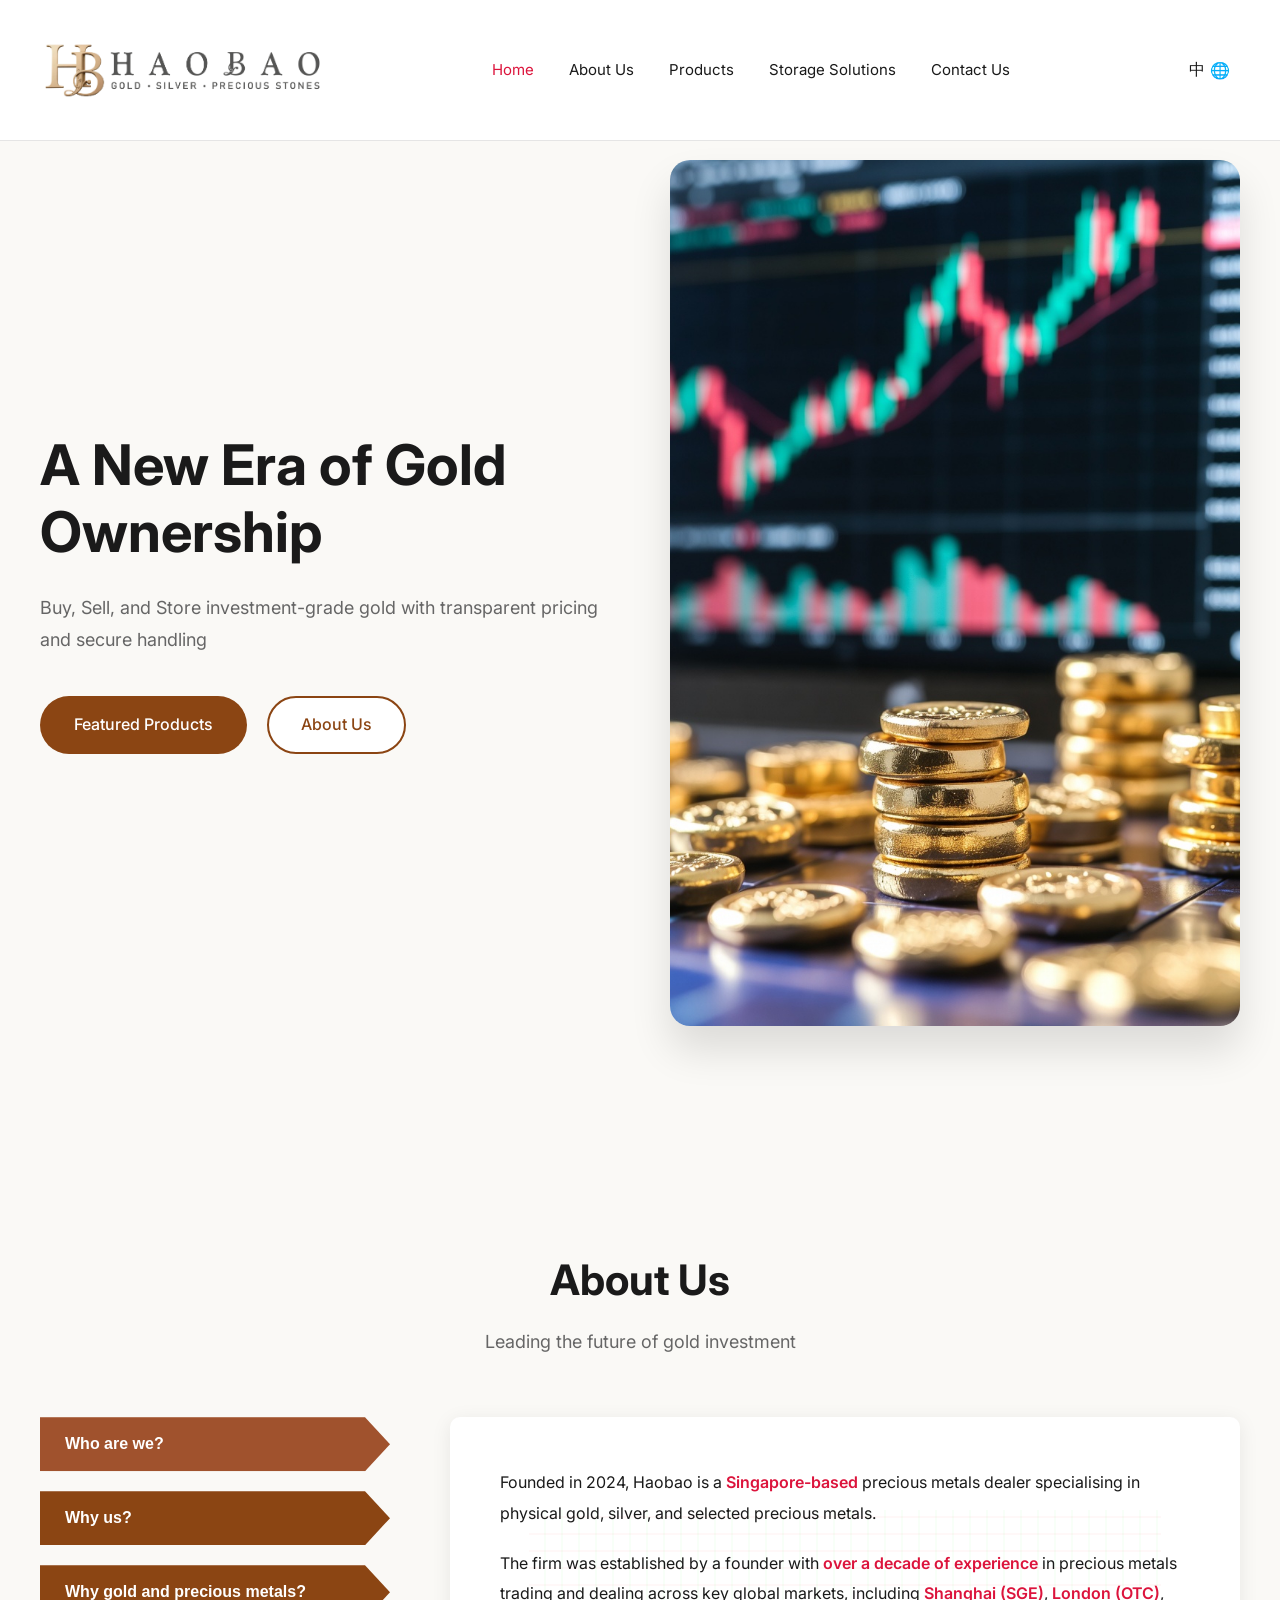
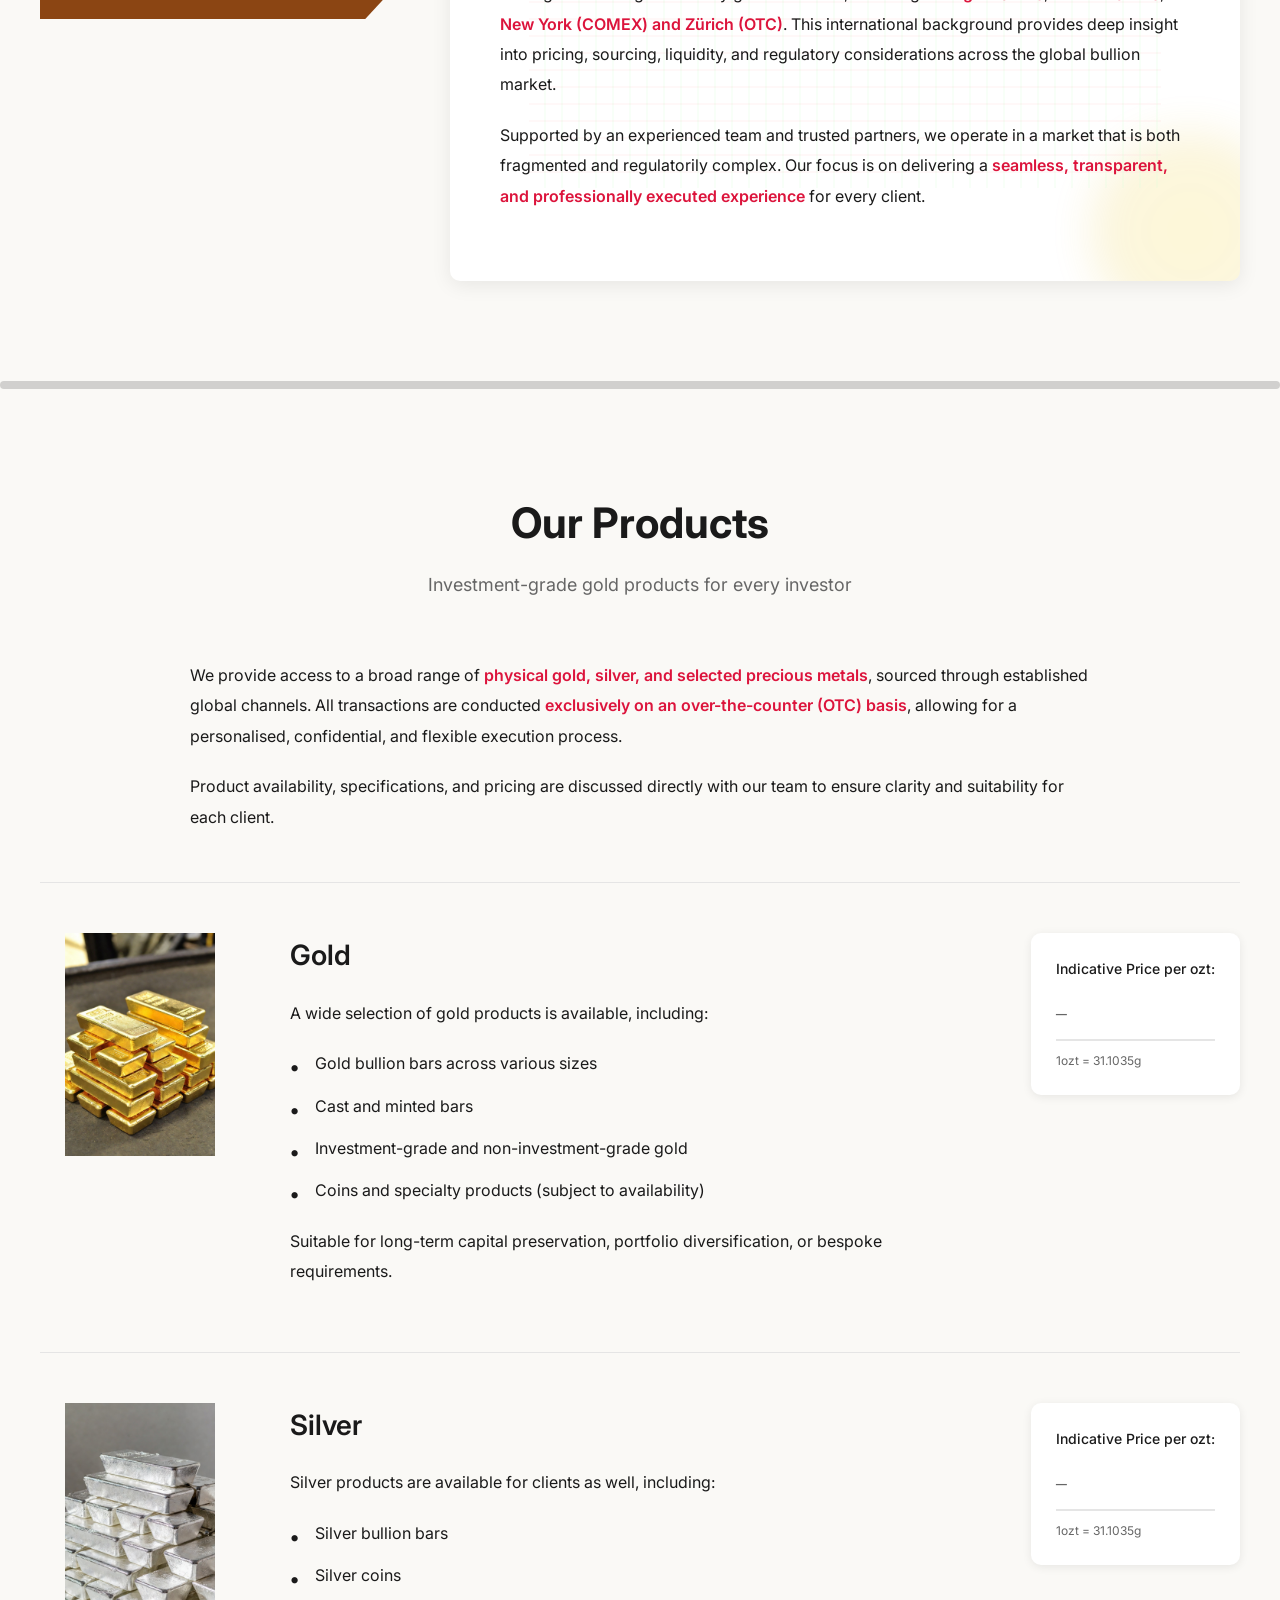
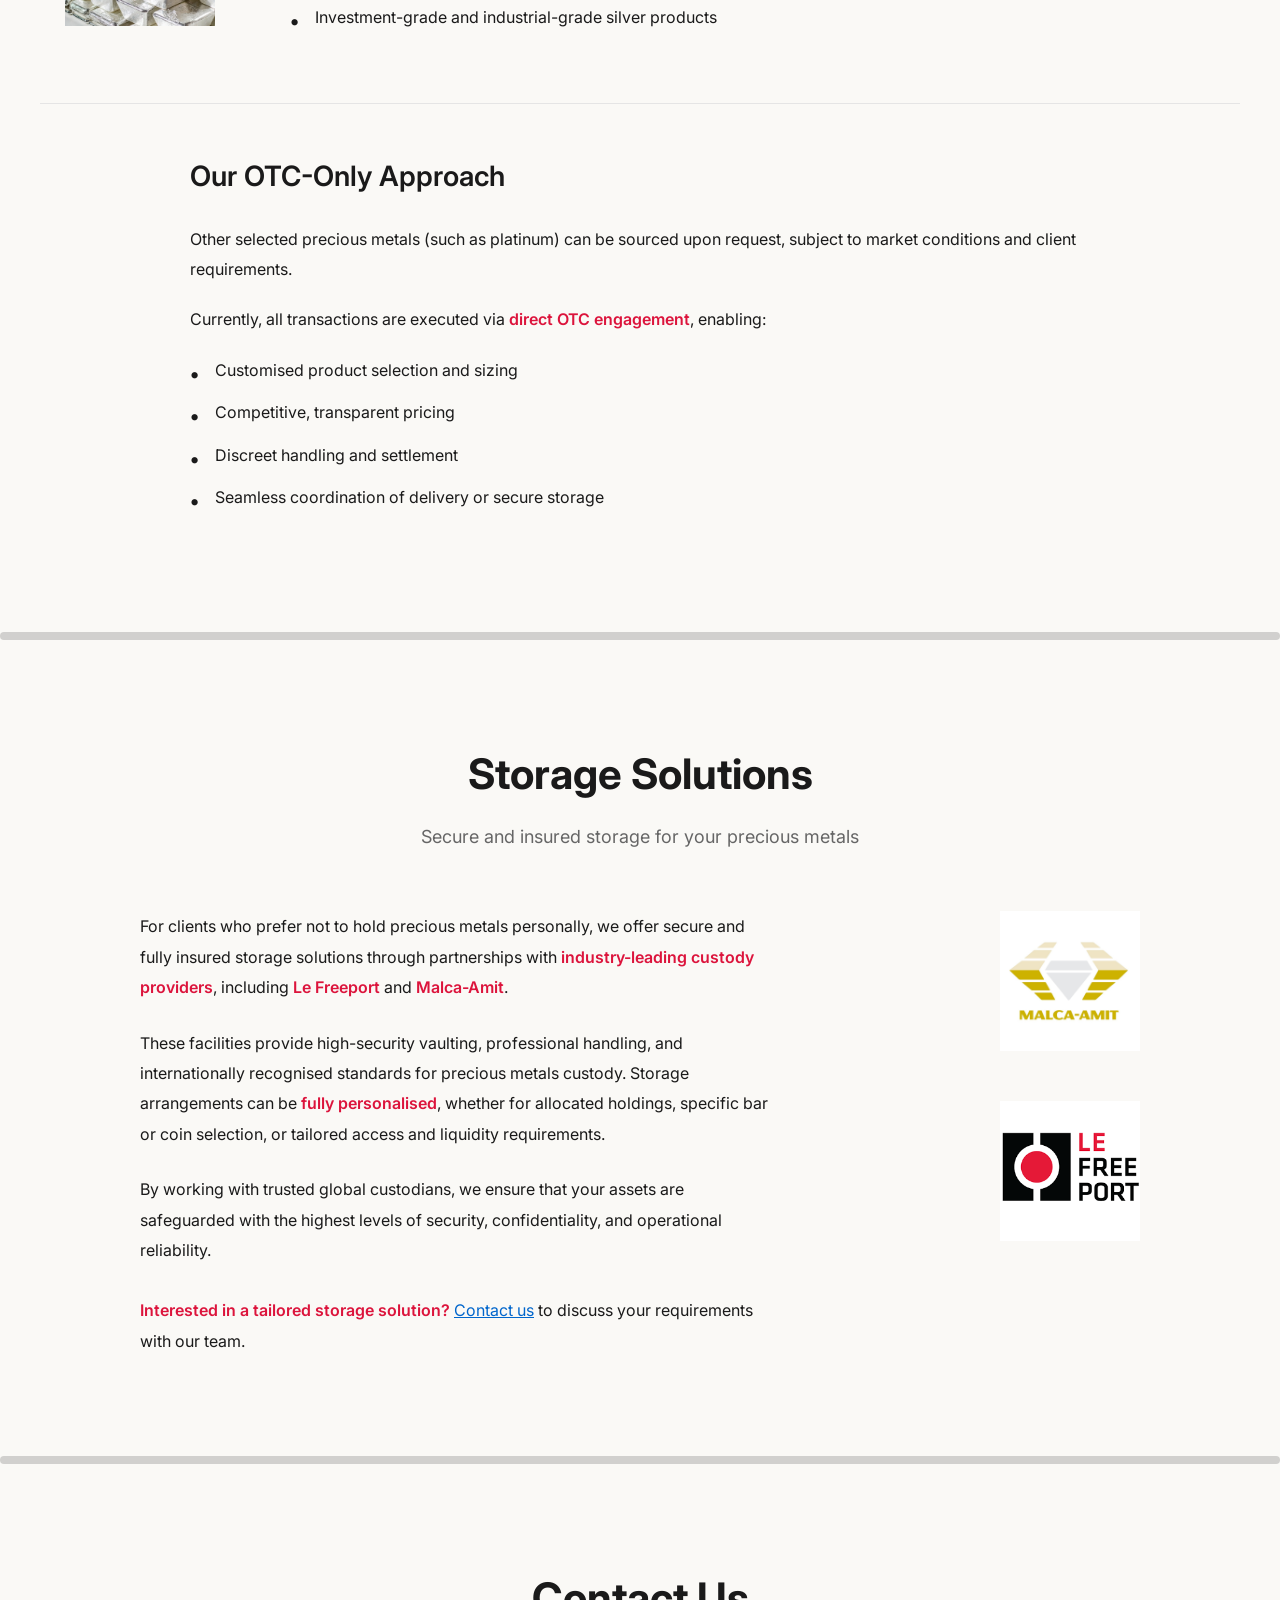
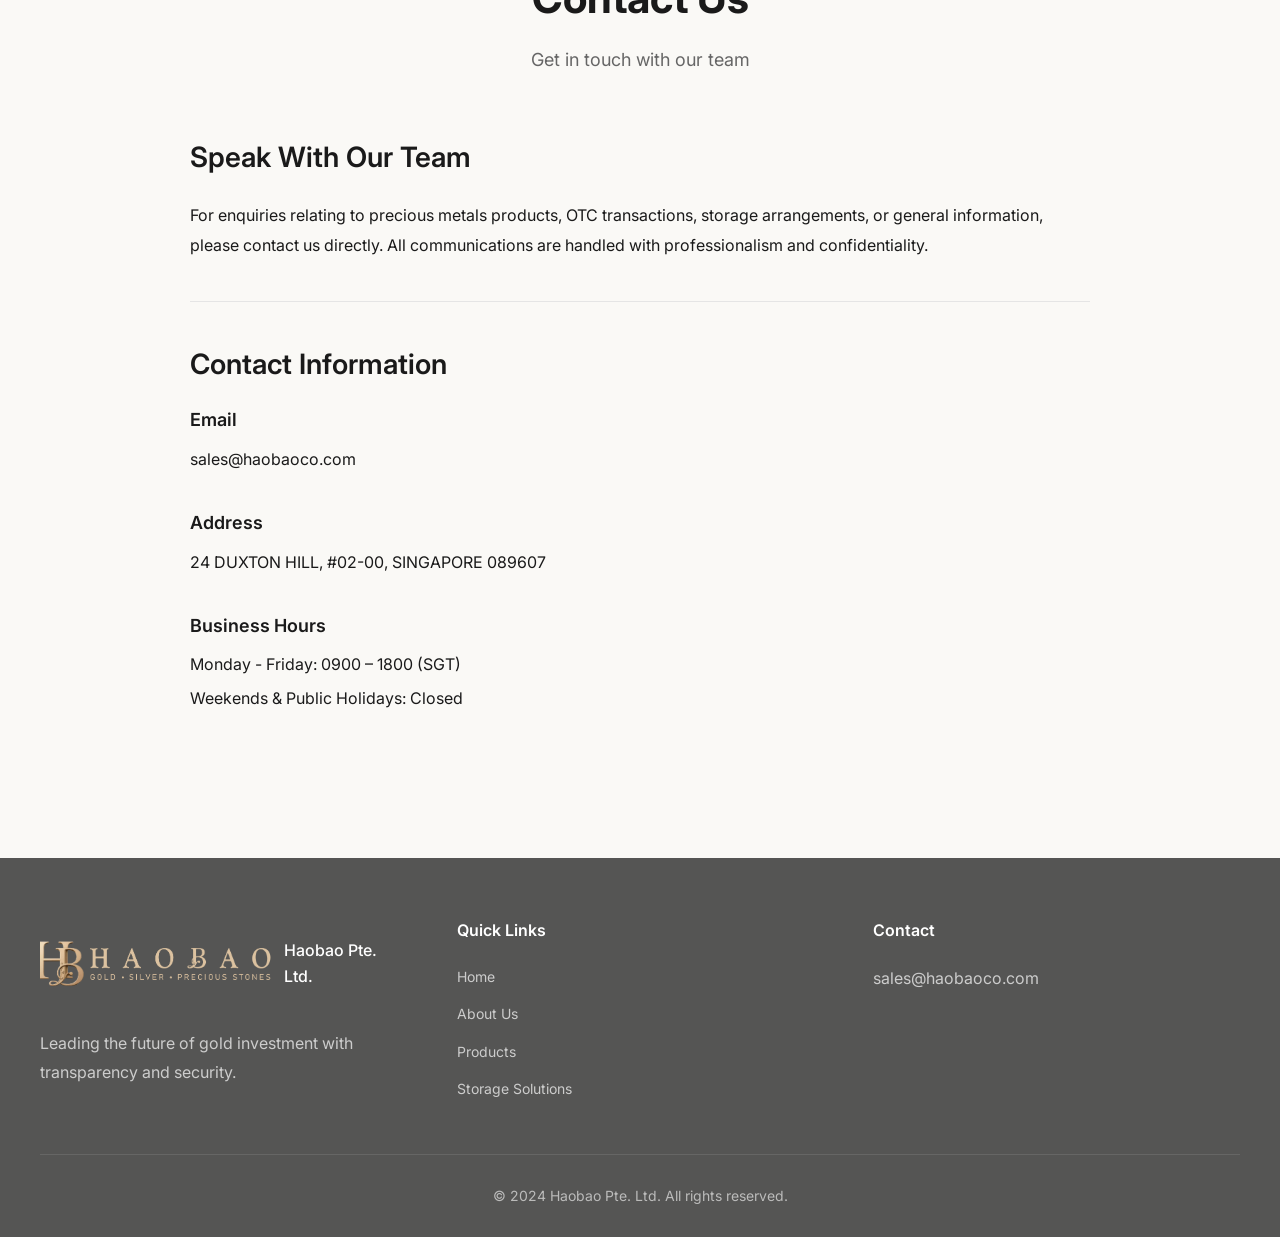
==== index.html @ 59e65b3b "20260204 加上图片修改logo大小" ====
<!DOCTYPE html>
<html lang="en">
<head>
    <meta charset="UTF-8">
    <meta name="viewport" content="width=device-width, initial-scale=1.0">
    <title>Haobao Pte. Ltd. - A New Era of Gold Ownership</title>
    <link rel="stylesheet" href="styles.css">
    <link rel="preconnect" href="https://fonts.googleapis.com">
    <link rel="preconnect" href="https://fonts.gstatic.com" crossorigin>
    <link href="https://fonts.googleapis.com/css2?family=Inter:wght@300;400;500;600;700&display=swap" rel="stylesheet">
</head>
<body>
    <!-- 导航栏 -->
    <nav class="navbar" id="navbar">
        <div class="container">
            <div class="nav-wrapper">
                <div class="logo-section">
                    <img class="site-logo" src="logo_bai.png" alt="Haobao logo">
                </div>
                <ul class="nav-menu" id="navMenu">
                    <li><a href="#home" class="active" data-i18n="nav.home">Home</a></li>
                    <li><a href="#about" data-i18n="nav.about">About Us</a></li>
                    <li><a href="#products" data-i18n="nav.products">Products</a></li>
                    <li><a href="#storage" data-i18n="nav.storage">Storage Solutions</a></li>
                    <li><a href="#contact" data-i18n="nav.contact">Contact Us</a></li>
                </ul>
                <div class="nav-actions">
                    <button class="lang-toggle" id="langToggle">
                        <span class="lang-icon">中</span>
                        <span class="lang-globe">🌐</span>
                    </button>
                    <button class="mobile-menu-toggle" id="mobileMenuToggle">
                        <span></span>
                        <span></span>
                        <span></span>
                    </button>
                </div>
            </div>
        </div>
    </nav>

    <!-- 首页Hero区域 -->
    <section class="hero" id="home">
        <div class="container">
            <div class="hero-wrapper">
                <div class="hero-content">
                    <h1 class="hero-title" data-i18n="hero.title">A New Era of Gold Ownership</h1>
                    <p class="hero-subtitle" data-i18n="hero.subtitle">Buy, Sell, and Store investment-grade gold with transparent pricing and secure handling</p>
                    <div class="hero-buttons">
                        <a href="#products" class="btn btn-primary" data-i18n="hero.cta.primary">Featured Products</a>
                        <a href="#about" class="btn btn-secondary" data-i18n="hero.cta.secondary">About Us</a>
                    </div>
                </div>
                <div class="hero-image">
                    <div class="hero-gold-card">
                        <img src="img/huangjin1.png" alt="Gold bars" class="hero-gold-image">
                    </div>
                </div>
            </div>
        </div>
    </section>

    <!-- 关于我们 -->
    <section class="about" id="about">
        <div class="container">
            <div class="section-header">
                <h2 class="section-title" data-i18n="about.title">About Us</h2>
                <p class="section-subtitle" data-i18n="about.subtitle">Leading the future of gold investment</p>
            </div>
            <div class="about-wrapper">
                <div class="about-left">
                    <button class="about-btn active" data-tab="who">
                        <span data-i18n="about.btn.who">Who are we?</span>
                        <div class="arrow-line"></div>
                    </button>
                    <button class="about-btn" data-tab="why">
                        <span data-i18n="about.btn.why">Why us?</span>
                        <div class="arrow-line"></div>
                    </button>
                    <button class="about-btn" data-tab="gold">
                        <span data-i18n="about.btn.gold">Why gold and precious metals?</span>
                        <div class="arrow-line"></div>
                    </button>
                </div>
                <div class="about-right">
                    <div class="about-content-box">
                        <div class="about-background">
                            <div class="about-coins"></div>
                            <div class="about-chart"></div>
                        </div>
                        <div class="about-text-content" id="aboutContent">
                            <div class="content-panel active" data-content="who">
                                <p data-i18n="about.who.text1">Founded in 2024, Haobao is a <strong data-i18n="about.who.highlight1">Singapore-based</strong> precious metals dealer specialising in physical gold, silver, and selected precious metals.</p>
                                <p data-i18n="about.who.text2">The firm was established by a founder with <strong data-i18n="about.who.highlight2">over a decade of experience</strong> in precious metals trading and dealing across key global markets, including <strong data-i18n="about.who.highlight3">Shanghai (SGE)</strong>, <strong data-i18n="about.who.highlight4">London (OTC)</strong>, <strong data-i18n="about.who.highlight5">New York (COMEX) and Zürich (OTC)</strong>. This international background provides deep insight into pricing, sourcing, liquidity, and regulatory considerations across the global bullion market.</p>
                                <p data-i18n="about.who.text3">Supported by an experienced team and trusted partners, we operate in a market that is both fragmented and regulatorily complex. Our focus is on delivering a <strong data-i18n="about.who.highlight6">seamless, transparent, and professionally executed experience</strong> for every client.</p>
                            </div>
                            <div class="content-panel" data-content="why">
                                <p data-i18n="about.why.text1">The precious metals market is global, fragmented, and often opaque. We differentiate ourselves through a <strong data-i18n="about.why.highlight1">personalised, OTC-focused approach</strong>.</p>
                                <p data-i18n="about.why.text2">By concentrating on over-the-counter transactions, we offer greater <strong data-i18n="about.why.highlight2">flexibility, customisation, and discretion</strong> than standard retail bullion channels. Each transaction is tailored to the client's needs, whether in terms of size, product selection, settlement, or logistics.</p>
                                <p data-i18n="about.why.text3">Our core values guide every engagement:</p>
                                <ul class="core-values">
                                    <li data-i18n="about.why.value1">Integrity and transparent pricing</li>
                                    <li data-i18n="about.why.value2">Deep market expertise</li>
                                    <li data-i18n="about.why.value3">Confidentiality and discretion</li>
                                    <li data-i18n="about.why.value4">Reliable execution</li>
                                    <li data-i18n="about.why.value5">A client-first mindset</li>
                                </ul>
                            </div>
                            <div class="content-panel" data-content="gold">
                                <p data-i18n="about.gold.text1">Gold and precious metals have preserved value for thousands of years across different economic systems and market cycles.</p>
                                <p data-i18n="about.gold.text2">Gold has historically served as a <strong data-i18n="about.gold.highlight1">hedge against inflation, currency debasement, and financial uncertainty</strong>. As a physical asset, it carries no counterparty risk and is recognised and traded globally.</p>
                                <p data-i18n="about.gold.text3">For many investors, precious metals play a strategic role in <strong data-i18n="about.gold.highlight2">portfolio diversification, capital preservation, and long-term financial resilience</strong>.</p>
                            </div>
                        </div>
                    </div>
                </div>
            </div>
        </div>
    </section>

    <div class="section-separator" aria-hidden="true"></div>

    <!-- 产品 -->
    <section class="products" id="products">
        <div class="container">
            <div class="section-header">
                <h2 class="section-title" data-i18n="products.title">Our Products</h2>
                <p class="section-subtitle" data-i18n="products.subtitle">Investment-grade gold products for every investor</p>
            </div>
            <div class="products-intro">
                <p data-i18n="products.intro.text1">We provide access to a broad range of <strong data-i18n="products.intro.highlight1">physical gold, silver, and selected precious metals</strong>, sourced through established global channels. All transactions are conducted <strong data-i18n="products.intro.highlight2">exclusively on an over-the-counter (OTC) basis</strong>, allowing for a personalised, confidential, and flexible execution process.</p>
                <p data-i18n="products.intro.text2">Product availability, specifications, and pricing are discussed directly with our team to ensure clarity and suitability for each client.</p>
            </div>
            
            <div class="products-divider"></div>
            
            <div class="products-detail">
                <div class="product-image-section">
                    <img src="img/gold.png" alt="Gold" class="product-metal-image">
                </div>
                <div class="product-description">
                    <h3 data-i18n="products.gold.title">Gold</h3>
                    <p data-i18n="products.gold.intro">A wide selection of gold products is available, including:</p>
                    <ul class="product-list">
                        <li data-i18n="products.gold.item1">Gold bullion bars across various sizes</li>
                        <li data-i18n="products.gold.item2">Cast and minted bars</li>
                        <li data-i18n="products.gold.item3">Investment-grade and non-investment-grade gold</li>
                        <li data-i18n="products.gold.item4">Coins and specialty products (subject to availability)</li>
                    </ul>
                    <p data-i18n="products.gold.suitable">Suitable for long-term capital preservation, portfolio diversification, or bespoke requirements.</p>
                </div>
                <div class="product-pricing">
                    <div class="pricing-box">
                        <p class="pricing-label" data-i18n="products.pricing.label">Indicative Price per ozt:</p>
                        <div class="pricing-input" id="priceXAUUSD">—</div>
                        <p class="pricing-note" data-i18n="products.pricing.note">1ozt = 31.1035g</p>
                    </div>
                </div>
            </div>
            
            <div class="products-divider"></div>
            
            <div class="products-detail">
                <div class="product-image-section">
                    <img src="img/yinzi.png" alt="Silver" class="product-metal-image">
                </div>
                <div class="product-description">
                    <h3 data-i18n="products.silver.title">Silver</h3>
                    <p data-i18n="products.silver.intro">Silver products are available for clients as well, including:</p>
                    <ul class="product-list">
                        <li data-i18n="products.silver.item1">Silver bullion bars</li>
                        <li data-i18n="products.silver.item2">Silver coins</li>
                        <li data-i18n="products.silver.item3">Investment-grade and industrial-grade silver products</li>
                    </ul>
                </div>
                <div class="product-pricing">
                    <div class="pricing-box">
                        <p class="pricing-label" data-i18n="products.pricing.label">Indicative Price per ozt:</p>
                        <div class="pricing-input" id="priceXAGUSD">—</div>
                        <p class="pricing-note" data-i18n="products.pricing.note">1ozt = 31.1035g</p>
                    </div>
                </div>
            </div>
            
            <div class="products-divider"></div>
            
            <div class="otc-approach">
                <h3 data-i18n="products.otc.title">Our OTC-Only Approach</h3>
                <p data-i18n="products.otc.text1">Other selected precious metals (such as platinum) can be sourced upon request, subject to market conditions and client requirements.</p>
                <p data-i18n="products.otc.text2">Currently, all transactions are executed via <strong data-i18n="products.otc.highlight">direct OTC engagement</strong>, enabling:</p>
                <ul class="product-list">
                    <li data-i18n="products.otc.item1">Customised product selection and sizing</li>
                    <li data-i18n="products.otc.item2">Competitive, transparent pricing</li>
                    <li data-i18n="products.otc.item3">Discreet handling and settlement</li>
                    <li data-i18n="products.otc.item4">Seamless coordination of delivery or secure storage</li>
                </ul>
            </div>
        </div>
    </section>

    <div class="section-separator" aria-hidden="true"></div>

    <!-- 存储解决方案 -->
    <section class="storage" id="storage">
        <div class="container">
            <div class="section-header">
                <h2 class="section-title" data-i18n="storage.title">Storage Solutions</h2>
                <p class="section-subtitle" data-i18n="storage.subtitle">Secure and insured storage for your precious metals</p>
            </div>
            <div class="storage-content">
                <div class="storage-text">
                    <p data-i18n="storage.text1">For clients who prefer not to hold precious metals personally, we offer secure and fully insured storage solutions through partnerships with <strong data-i18n="storage.highlight1">industry-leading custody providers</strong>, including <span class="highlight-red">Le Freeport</span> and <strong data-i18n="storage.highlight2">Malca-Amit</strong>.</p>
                    <p data-i18n="storage.text2">These facilities provide high-security vaulting, professional handling, and internationally recognised standards for precious metals custody. Storage arrangements can be <strong data-i18n="storage.highlight3">fully personalised</strong>, whether for allocated holdings, specific bar or coin selection, or tailored access and liquidity requirements.</p>
                    <p data-i18n="storage.text3">By working with trusted global custodians, we ensure that your assets are safeguarded with the highest levels of security, confidentiality, and operational reliability.</p>
                    <div class="storage-cta">
                        <p><strong data-i18n="storage.cta.question">Interested in a tailored storage solution?</strong> <a href="#contact" data-i18n="storage.cta.link">Contact us</a> to discuss your requirements with our team.</p>
                    </div>
                </div>
                <div class="storage-partners">
                    <div class="partner-logo">
                        <div class="partner-logo-image">
                            <img src="img/malca-amit.png" alt="Malca-Amit logo" class="storage-partner-image">
                        </div>
                    </div>
                    <div class="partner-logo">
                        <div class="partner-logo-image">
                            <img src="img/lefreeport.png" alt="Le Freeport logo" class="storage-partner-image">
                        </div>
                    </div>
                </div>
            </div>
        </div>
    </section>

    <div class="section-separator" aria-hidden="true"></div>

    <!-- 联系我们 -->
    <section class="contact" id="contact">
        <div class="container">
            <div class="section-header">
                <h2 class="section-title" data-i18n="contact.title">Contact Us</h2>
                <p class="section-subtitle" data-i18n="contact.subtitle">Get in touch with our team</p>
            </div>
            <div class="contact-content">
                <div class="contact-section">
                    <h3 data-i18n="contact.speak.title">Speak With Our Team</h3>
                    <p data-i18n="contact.speak.description">For enquiries relating to precious metals products, OTC transactions, storage arrangements, or general information, please contact us directly. All communications are handled with professionalism and confidentiality.</p>
                </div>
                
                <div class="contact-divider"></div>
                
                <div class="contact-section">
                    <h3 data-i18n="contact.info.title">Contact Information</h3>
                    <div class="contact-details">
                        <div class="contact-detail-item">
                            <h4 data-i18n="contact.email.title">Email</h4>
                            <p>sales@haobaoco.com</p>
                        </div>
                        <div class="contact-detail-item">
                            <h4 data-i18n="contact.address.title">Address</h4>
                            <p data-i18n="contact.address.text">24 DUXTON HILL, #02-00, SINGAPORE 089607</p>
                        </div>
                        <div class="contact-detail-item">
                            <h4 data-i18n="contact.hours.title">Business Hours</h4>
                            <p data-i18n="contact.hours.weekdays">Monday - Friday: 0900 – 1800 (SGT)</p>
                            <p data-i18n="contact.hours.weekends">Weekends & Public Holidays: Closed</p>
                        </div>
                    </div>
                </div>
            </div>
        </div>
    </section>

    <!-- 页脚 -->
    <footer class="footer">
        <div class="container">
            <div class="footer-content">
                <div class="footer-section">
                    <div class="footer-logo">
                        <img class="site-logo small" src="logo_hei.png" alt="Haobao logo">
                        <span data-i18n="footer.company">Haobao Pte. Ltd.</span>
                    </div>
                    <p data-i18n="footer.description">Leading the future of gold investment with transparency and security.</p>
                </div>
                <div class="footer-section">
                    <h4 data-i18n="footer.quickLinks">Quick Links</h4>
                    <ul>
                        <li><a href="#home" data-i18n="nav.home">Home</a></li>
                        <li><a href="#about" data-i18n="nav.about">About Us</a></li>
                        <li><a href="#products" data-i18n="nav.products">Products</a></li>
                        <li><a href="#storage" data-i18n="nav.storage">Storage Solutions</a></li>
                    </ul>
                </div>
                <div class="footer-section">
                    <h4 data-i18n="footer.contact">Contact</h4>
                    <p>sales@haobaoco.com</p>
                </div>
            </div>
            <div class="footer-bottom">
                <p data-i18n="footer.copyright">© 2024 Haobao Pte. Ltd. All rights reserved.</p>
            </div>
        </div>
    </footer>

    <script src="translations.js"></script>
    <script src="script.js"></script>
</body>
</html>
---- styles.css ----
/* 全局样式 */
* {
    margin: 0;
    padding: 0;
    box-sizing: border-box;
}

:root {
    --bg-beige: #FAF9F6;
    --bg-white: #FFFFFF;
    --text-black: #1A1A1A;
    --text-gray: #666666;
    --gold-color: #D4AF37;
    --gold-dark: #B8941F;
    --brown-color: #8B4513;
    --brown-light: #A0522D;
    --red-active: #DC143C;
    --border-light: #E5E5E5;
    --separator-color: rgba(26, 26, 26, 0.18);
}

body {
    font-family: 'Inter', -apple-system, BlinkMacSystemFont, 'Segoe UI', Roboto, sans-serif;
    color: var(--text-black);
    line-height: 1.6;
    background-color: var(--bg-beige);
    overflow-x: hidden;
}

.container {
    max-width: 1400px;
    margin: 0 auto;
    padding: 0 40px;
}

/* 导航栏 */
.navbar {
    position: fixed;
    top: 0;
    left: 0;
    right: 0;
    background: var(--bg-white);
    z-index: 1000;
    border-bottom: 1px solid var(--border-light);
    padding: 15px 0;
}

.nav-wrapper {
    display: flex;
    justify-content: space-between;
    align-items: center;
}

.logo-section {
    display: flex;
    align-items: center;
    gap: 15px;
}

.logo-circle {
    display: none;
}

.site-logo {
    /* 再放大导航栏主 logo，让小字清晰可见 */
    height: 110px;
    width: auto;
    object-fit: contain;
    display: block;
}

.site-logo.small {
    /* 进一步放大页脚 logo，让小字清晰可见 */
    height: 95px;
    width: auto;
    display: block;
    /* 向左右多扩一点，再整体左移 2px，把右侧白线完全裁掉 */
    margin: -2px -8px;
    transform: translateX(-2px);
    /* 用 clip-path 精确裁掉右侧白线 */
    clip-path: inset(0 3px 0 0);
}

.logo-monogram {
    font-size: 24px;
    font-weight: 700;
    color: var(--gold-color);
    letter-spacing: -1px;
}

.logo-circle.small .logo-monogram {
    font-size: 18px;
}

.logo-text {
    font-size: 16px;
    font-weight: 500;
    color: var(--text-black);
}

.nav-menu {
    display: flex;
    list-style: none;
    gap: 35px;
    align-items: center;
}

.nav-menu a {
    text-decoration: none;
    color: var(--text-black);
    font-weight: 400;
    font-size: 15px;
    transition: color 0.3s ease;
    position: relative;
}

.nav-menu a.active,
.nav-menu a:hover {
    color: var(--red-active);
}

.nav-actions {
    display: flex;
    align-items: center;
    gap: 15px;
}

.lang-toggle {
    display: flex;
    align-items: center;
    gap: 5px;
    background: none;
    border: none;
    cursor: pointer;
    padding: 5px 10px;
    font-size: 14px;
    color: var(--text-black);
    transition: opacity 0.3s ease;
}

.lang-toggle:hover {
    opacity: 0.7;
}

.lang-icon {
    font-size: 16px;
}

.lang-globe {
    font-size: 16px;
}

.mobile-menu-toggle {
    display: none;
    flex-direction: column;
    gap: 5px;
    background: none;
    border: none;
    cursor: pointer;
    padding: 5px;
}

.mobile-menu-toggle span {
    width: 25px;
    height: 2px;
    background: var(--text-black);
    transition: all 0.3s ease;
}

/* Hero区域 */
.hero {
    padding: 120px 0 80px;
    min-height: 90vh;
    display: flex;
    align-items: center;
}

.hero-wrapper {
    display: grid;
    grid-template-columns: 1fr 1fr;
    gap: 60px;
    align-items: center;
}

.hero-content {
    max-width: 600px;
}

.hero-title {
    font-size: 56px;
    font-weight: 700;
    line-height: 1.2;
    margin-bottom: 25px;
    color: var(--text-black);
}

.hero-subtitle {
    font-size: 18px;
    line-height: 1.8;
    color: var(--text-gray);
    margin-bottom: 40px;
}

.hero-buttons {
    display: flex;
    gap: 20px;
    flex-wrap: wrap;
}

.btn {
    padding: 14px 32px;
    border-radius: 30px;
    text-decoration: none;
    font-weight: 500;
    font-size: 16px;
    transition: all 0.3s ease;
    display: inline-block;
    border: 2px solid transparent;
    cursor: pointer;
}

.btn-primary {
    background: var(--brown-color);
    color: var(--bg-white);
}

.btn-primary:hover {
    background: var(--brown-light);
    transform: translateY(-2px);
    box-shadow: 0 4px 12px rgba(139, 69, 19, 0.3);
}

.btn-secondary {
    background: var(--bg-white);
    color: var(--brown-color);
    border-color: var(--brown-color);
}

.btn-secondary:hover {
    background: var(--brown-color);
    color: var(--bg-white);
    transform: translateY(-2px);
}

/* Hero图片区域 */
.hero-image {
    position: relative;
    display: flex;
    align-items: center;
    justify-content: center;
    padding: 40px 0;
}

.hero-gold-card {
    border-radius: 20px;
    overflow: hidden;
    box-shadow: 0 24px 40px rgba(0, 0, 0, 0.12);
}

.hero-gold-image {
    display: block;
    /* 略微放大并左移，裁掉图片最右侧 1–2px 的暗边 */
    width: 102%;
    max-width: none;
    height: auto;
    transform: translateX(-1%);
    border-radius: 0;
    box-shadow: none;
    border: none;
}

.coin-stack {
    display: none;
}

.coin-stack::before {
    content: '';
    position: absolute;
    left: 6px;
    right: 14px;
    top: -16px;
    height: 16px;
    background: linear-gradient(to bottom, #FFF9D8 0%, #F3CF71 60%, #D1A342 100%);
    border-radius: 4px;
    transform-origin: bottom;
    transform: skewX(-20deg);
    box-shadow:
        0 3px 4px rgba(0, 0, 0, 0.35),
        inset 0 2px 4px rgba(255, 255, 255, 0.9);
}

.coin-stack::after {
    content: '';
    position: absolute;
    top: -8px;
    right: -22px;
    width: 22px;
    height: 40px;
    background: linear-gradient(to right, #C89433 0%, #8B5B16 100%);
    border-radius: 2px 6px 6px 2px;
    transform-origin: left;
    transform: skewY(-28deg);
    box-shadow:
        inset 2px 0 4px rgba(255, 220, 150, 0.7),
        4px 4px 8px rgba(0, 0, 0, 0.45);
}

.stack-1 {
    bottom: 95px;
    left: 40px;
    transform: rotate(-8deg);
}

.stack-2 {
    bottom: 80px;
    left: 200px;
    transform: rotate(4deg);
}

.stack-3 {
    bottom: 115px;
    right: 185px;
    transform: rotate(-5deg);
    width: 130px;
}

.stack-4 {
    bottom: 88px;
    right: 50px;
    transform: rotate(6deg);
}

.chart-background {
    display: none;
}

.chart-background::before {
    content: '';
    position: absolute;
    top: -20%;
    left: -10%;
    right: 30%;
    bottom: 30%;
    background: linear-gradient(
        120deg,
        rgba(255, 255, 255, 0.95) 0%,
        rgba(255, 255, 255, 0.55) 35%,
        rgba(255, 255, 255, 0.2) 55%,
        transparent 80%
    );
    border-radius: 30px;
    mix-blend-mode: screen;
    opacity: 0.9;
    pointer-events: none;
    animation: goldShimmer 6s linear infinite;
}

@keyframes goldShimmer {
    0% {
        transform: translateX(-20%) translateY(0);
        opacity: 0.6;
    }
    40% {
        transform: translateX(20%) translateY(5%);
        opacity: 1;
    }
    100% {
        transform: translateX(60%) translateY(10%);
        opacity: 0.4;
    }
}

/* 通用区块样式 */
section {
    padding: 80px 0;
}

.section-separator {
    height: 8px;
    background: var(--separator-color);
    max-width: 1400px;
    margin: 0 auto;
    border-radius: 999px;
}

.highlight-red {
    color: var(--red-active);
    font-weight: 600;
}

.section-header {
    text-align: center;
    margin-bottom: 60px;
}

.section-title {
    font-size: 42px;
    font-weight: 700;
    margin-bottom: 15px;
    color: var(--text-black);
}

.section-subtitle {
    font-size: 18px;
    color: var(--text-gray);
}

/* 关于我们 */
.about {
    background: var(--bg-beige);
    padding: 100px 0;
}

.about-wrapper {
    display: grid;
    grid-template-columns: 350px 1fr;
    gap: 60px;
    align-items: start;
    position: relative;
}

.about-left {
    display: flex;
    flex-direction: column;
    gap: 20px;
}

.about-btn {
    position: relative;
    background: var(--brown-color);
    color: var(--bg-white);
    border: none;
    padding: 18px 35px 18px 25px;
    font-size: 16px;
    font-weight: 600;
    text-align: left;
    cursor: pointer;
    transition: all 0.3s ease;
    clip-path: polygon(0 0, calc(100% - 25px) 0, 100% 50%, calc(100% - 25px) 100%, 0 100%);
    border-radius: 0;
    width: 100%;
}

.about-btn:hover {
    background: var(--brown-light);
    transform: translateX(5px);
}

.about-btn.active {
    background: var(--brown-light);
    box-shadow: 0 4px 15px rgba(139, 69, 19, 0.3);
}

.arrow-line {
    position: absolute;
    right: -60px;
    top: 50%;
    transform: translateY(-50%);
    width: 0;
    height: 2px;
    background: #87CEEB;
    transition: width 0.4s ease;
    z-index: 1;
}

.about-btn.active .arrow-line {
    width: 60px;
}

.about-right {
    position: relative;
}

.about-content-box {
    position: relative;
    background: var(--bg-white);
    padding: 50px;
    border-radius: 10px;
    box-shadow: 0 4px 20px rgba(0, 0, 0, 0.08);
    min-height: 400px;
    z-index: 2;
}

.about-background {
    position: absolute;
    top: 0;
    left: 0;
    right: 0;
    bottom: 0;
    border-radius: 10px;
    overflow: hidden;
    z-index: 1;
    opacity: 0.15;
}

.about-coins {
    position: absolute;
    bottom: -50px;
    right: -50px;
    width: 200px;
    height: 200px;
    background: radial-gradient(circle, #FFD700 0%, #D4AF37 100%);
    border-radius: 50%;
    filter: blur(20px);
}

.about-chart {
    position: absolute;
    top: 20%;
    left: 10%;
    right: 10%;
    bottom: 20%;
    background: 
        repeating-linear-gradient(
            90deg,
            transparent,
            transparent 15px,
            rgba(0, 255, 0, 0.2) 15px,
            rgba(0, 255, 0, 0.2) 17px
        ),
        repeating-linear-gradient(
            0deg,
            transparent,
            transparent 15px,
            rgba(255, 0, 0, 0.2) 15px,
            rgba(255, 0, 0, 0.2) 17px
        );
    border-radius: 5px;
}

.about-text-content {
    position: relative;
    z-index: 2;
}

.content-panel {
    display: none;
    animation: fadeIn 0.5s ease;
}

.content-panel.active {
    display: block;
}

.content-panel p {
    color: var(--text-black);
    line-height: 1.9;
    font-size: 16px;
    margin-bottom: 20px;
}

.content-panel strong {
    color: var(--red-active);
    font-weight: 600;
}

.core-values {
    list-style: none;
    padding-left: 0;
    margin-top: 15px;
}

.core-values li {
    color: var(--text-black);
    line-height: 1.9;
    font-size: 16px;
    margin-bottom: 12px;
    padding-left: 25px;
    position: relative;
}

.core-values li::before {
    content: '•';
    position: absolute;
    left: 0;
    color: var(--red-active);
    font-size: 20px;
    font-weight: bold;
}

@keyframes fadeIn {
    from {
        opacity: 0;
        transform: translateY(10px);
    }
    to {
        opacity: 1;
        transform: translateY(0);
    }
}

/* 产品 */
.products {
    background: var(--bg-beige);
    padding: 100px 0;
}

.products-intro {
    max-width: 900px;
    margin: 0 auto 50px;
}

.products-intro p {
    color: var(--text-black);
    line-height: 1.9;
    font-size: 16px;
    margin-bottom: 20px;
}

.products-intro strong {
    color: var(--red-active);
    font-weight: 600;
}

.products-divider {
    height: 1px;
    background: var(--border-light);
    margin: 50px 0;
    max-width: 1200px;
    margin-left: auto;
    margin-right: auto;
}

.products-detail {
    display: grid;
    grid-template-columns: 200px 1fr 250px;
    gap: 50px;
    align-items: start;
    max-width: 1200px;
    margin: 0 auto;
}

.product-image-section {
    display: flex;
    align-items: center;
    justify-content: center;
}

.product-metal-image {
    display: block;
    width: 150px;
    height: auto;
}

.gold-bars-image {
    display: none;
}

.bar-1 {
    width: 60px;
    height: 40px;
    bottom: 20px;
    left: 10px;
    transform: rotate(-5deg);
}

.bar-2 {
    width: 70px;
    height: 45px;
    bottom: 30px;
    left: 50px;
    transform: rotate(3deg);
}

.bar-3 {
    width: 65px;
    height: 42px;
    bottom: 50px;
    left: 20px;
    transform: rotate(-2deg);
}

.bar-4 {
    width: 55px;
    height: 38px;
    bottom: 65px;
    left: 60px;
    transform: rotate(5deg);
}

.silver-bars-image {
    display: none;
}

.silver-bar.bar-1 {
    width: 60px;
    height: 40px;
    bottom: 20px;
    left: 10px;
    transform: rotate(-5deg);
}

.silver-bar.bar-2 {
    width: 70px;
    height: 45px;
    bottom: 30px;
    left: 50px;
    transform: rotate(3deg);
}

.silver-bar.bar-3 {
    width: 65px;
    height: 42px;
    bottom: 50px;
    left: 20px;
    transform: rotate(-2deg);
}

.silver-bar.bar-4 {
    width: 55px;
    height: 38px;
    bottom: 65px;
    left: 60px;
    transform: rotate(5deg);
}

.otc-approach {
    max-width: 900px;
    margin: 50px auto 0;
}

.otc-approach h3 {
    font-size: 28px;
    margin-bottom: 25px;
    color: var(--text-black);
    font-weight: 600;
}

.otc-approach p {
    color: var(--text-black);
    line-height: 1.9;
    font-size: 16px;
    margin-bottom: 20px;
}

.otc-approach strong {
    color: var(--red-active);
    font-weight: 600;
}

.product-description {
    flex: 1;
}

.product-description h3 {
    font-size: 28px;
    margin-bottom: 20px;
    color: var(--text-black);
    font-weight: 600;
}

.product-description p {
    color: var(--text-black);
    line-height: 1.9;
    font-size: 16px;
    margin-bottom: 15px;
}

.product-list {
    list-style: none;
    padding-left: 0;
    margin: 20px 0;
}

.product-list li {
    color: var(--text-black);
    line-height: 1.9;
    font-size: 16px;
    margin-bottom: 12px;
    padding-left: 25px;
    position: relative;
}

.product-list li::before {
    content: '•';
    position: absolute;
    left: 0;
    color: var(--text-black);
    font-size: 20px;
    font-weight: bold;
}

.product-pricing {
    display: flex;
    align-items: flex-start;
    justify-content: flex-end;
}

.pricing-box {
    background: var(--bg-white);
    padding: 25px;
    border-radius: 10px;
    box-shadow: 0 2px 10px rgba(0, 0, 0, 0.08);
    min-width: 200px;
}

.pricing-label {
    color: var(--text-black);
    font-size: 14px;
    font-weight: 500;
    margin-bottom: 10px;
}

.pricing-input {
    color: var(--text-gray);
    font-size: 18px;
    padding: 10px 0;
    border-bottom: 2px solid var(--border-light);
    margin-bottom: 10px;
    min-height: 30px;
    font-family: monospace;
}

.pricing-note {
    color: var(--text-gray);
    font-size: 12px;
    margin-top: 10px;
}

/* 存储解决方案 */
.storage {
    background: var(--bg-beige);
    padding: 100px 0;
}

.storage-content {
    max-width: 1000px;
    margin: 0 auto;
    display: grid;
    grid-template-columns: 1fr 300px;
    gap: 60px;
    align-items: start;
}

.storage-text {
    flex: 1;
}

.storage-text p {
    color: var(--text-black);
    line-height: 1.9;
    font-size: 16px;
    margin-bottom: 25px;
}

.storage-text strong {
    color: var(--red-active);
    font-weight: 600;
}

.storage-cta {
    margin-top: 30px;
}

.storage-cta p {
    color: var(--text-black);
    line-height: 1.9;
    font-size: 16px;
    margin-bottom: 0;
}

.storage-cta a {
    color: #0066cc;
    text-decoration: underline;
    transition: color 0.3s ease;
}

.storage-cta a:hover {
    color: #0052a3;
}

.storage-partners {
    display: flex;
    flex-direction: column;
    gap: 40px;
    align-items: flex-end;
}

.partner-logo {
    text-align: right;
}

.partner-logo-image {
    width: 140px;
    height: auto;
    margin-bottom: 10px;
    display: flex;
    align-items: center;
    justify-content: center;
}

.storage-partner-image {
    display: block;
    max-width: 100%;
    height: auto;
}

.partner-name {
    color: var(--text-black);
    font-size: 14px;
    font-weight: 600;
    margin: 0;
    letter-spacing: 0.5px;
}

/* 教育 */
.education {
    background: var(--bg-beige);
    padding: 150px 0;
    min-height: 60vh;
    display: flex;
    align-items: center;
    justify-content: center;
}

.education-coming-soon {
    text-align: center;
}

.education-coming-soon h2 {
    font-size: 48px;
    font-weight: 700;
    color: var(--text-black);
    margin: 0;
    letter-spacing: -1px;
}

/* 联系我们 */
.contact {
    background: var(--bg-beige);
    padding: 100px 0;
}

.contact-content {
    max-width: 900px;
    margin: 0 auto;
}

.contact-section {
    margin-bottom: 40px;
}

.contact-section h3 {
    font-size: 28px;
    margin-bottom: 20px;
    color: var(--text-black);
    font-weight: 600;
}

.contact-section p {
    color: var(--text-black);
    line-height: 1.9;
    font-size: 16px;
    margin-bottom: 0;
}

.contact-divider {
    height: 1px;
    background: var(--border-light);
    margin: 40px 0;
}

.contact-details {
    display: flex;
    flex-direction: column;
    gap: 30px;
}

.contact-detail-item {
    margin-bottom: 0;
}

.contact-detail-item h4 {
    font-size: 18px;
    margin-bottom: 10px;
    color: var(--text-black);
    font-weight: 600;
}

.contact-detail-item p {
    color: var(--text-black);
    line-height: 1.8;
    font-size: 16px;
    margin-bottom: 5px;
}

/* 页脚 */
.footer {
    /* 使用用户指定的 footer 背景色 */
    background: #555554;
    color: var(--bg-white);
    padding: 60px 0 30px;
}

.footer-content {
    display: grid;
    grid-template-columns: repeat(auto-fit, minmax(250px, 1fr));
    gap: 50px;
    margin-bottom: 40px;
}

.footer-logo {
    display: flex;
    align-items: center;
    gap: 15px;
    margin-bottom: 20px;
    /* 用来裁掉 logo 图片最外侧的白边 */
    overflow: hidden;
}

.footer-logo span {
    font-size: 16px;
    font-weight: 500;
}

.footer-section h3,
.footer-section h4 {
    margin-bottom: 20px;
    font-weight: 600;
}

.footer-section p {
    color: rgba(255, 255, 255, 0.7);
    line-height: 1.8;
    margin-bottom: 10px;
}

.footer-section ul {
    list-style: none;
}

.footer-section ul li {
    margin-bottom: 12px;
}

.footer-section a {
    color: rgba(255, 255, 255, 0.7);
    text-decoration: none;
    transition: color 0.3s ease;
    font-size: 14px;
}

.footer-section a:hover {
    color: var(--bg-white);
}

.footer-bottom {
    text-align: center;
    padding-top: 30px;
    border-top: 1px solid rgba(255, 255, 255, 0.1);
    color: rgba(255, 255, 255, 0.6);
    font-size: 14px;
}

/* 响应式设计 */
@media (max-width: 1024px) {
    .hero-wrapper {
        grid-template-columns: 1fr;
        gap: 40px;
    }
    
    .hero-image {
        height: 400px;
    }
    
    .about-wrapper {
        grid-template-columns: 1fr;
        gap: 40px;
    }
    
    .about-btn {
        clip-path: polygon(0 0, calc(100% - 20px) 0, 100% 50%, calc(100% - 20px) 100%, 0 100%);
    }
    
    .arrow-line {
        display: none;
    }
    
    .products-detail {
        grid-template-columns: 1fr;
        gap: 30px;
    }
    
    .product-image-section {
        order: 1;
        justify-content: flex-start;
    }
    
    .product-description {
        order: 2;
    }
    
    .product-pricing {
        order: 3;
        justify-content: flex-start;
    }
    
    .storage-content {
        grid-template-columns: 1fr;
        gap: 40px;
    }
    
    .storage-partners {
        align-items: flex-start;
        flex-direction: row;
        gap: 30px;
    }
    
    .contact-content {
        grid-template-columns: 1fr;
    }
}

@media (max-width: 768px) {
    .container {
        padding: 0 20px;
    }
    
    .nav-menu {
        position: fixed;
        top: 90px;
        left: -100%;
        flex-direction: column;
        background: var(--bg-white);
        width: 100%;
        padding: 30px;
        box-shadow: 0 4px 15px rgba(0, 0, 0, 0.1);
        transition: left 0.3s ease;
        gap: 20px;
    }

    .nav-menu.active {
        left: 0;
    }

    .mobile-menu-toggle {
        display: flex;
    }
    
    .hero {
        padding: 100px 0 60px;
    }

    .hero-title {
        font-size: 36px;
    }

    .hero-subtitle {
        font-size: 16px;
    }
    
    .hero-image {
        height: 300px;
    }
    
    .section-title {
        font-size: 32px;
    }
    
    .products-detail {
        grid-template-columns: 1fr;
        gap: 30px;
    }
    
    .product-image-section {
        order: 1;
    }
    
    .product-description {
        order: 2;
    }
    
    .product-pricing {
        order: 3;
    }
    
    .storage-content {
        grid-template-columns: 1fr;
        gap: 30px;
    }
    
    .storage-partners {
        flex-direction: column;
        align-items: center;
        gap: 30px;
    }
    
    .education-coming-soon h2 {
        font-size: 36px;
    }
    
    .storage-features,
    .education-content {
        grid-template-columns: 1fr;
    }
    
    .about-stats {
        grid-template-columns: repeat(2, 1fr);
    }
}

@media (max-width: 480px) {
    .hero-title {
        font-size: 28px;
    }

    .hero-buttons {
        flex-direction: column;
        width: 100%;
    }

    .btn {
        width: 100%;
        text-align: center;
    }
    
    .about-stats {
        grid-template-columns: 1fr;
    }
    
    .logo-section {
        gap: 10px;
    }
    
    .logo-circle {
        width: 50px;
        height: 50px;
    }
    
    .logo-monogram {
        font-size: 20px;
    }
}

/* 平滑滚动 */
html {
    scroll-behavior: smooth;
}
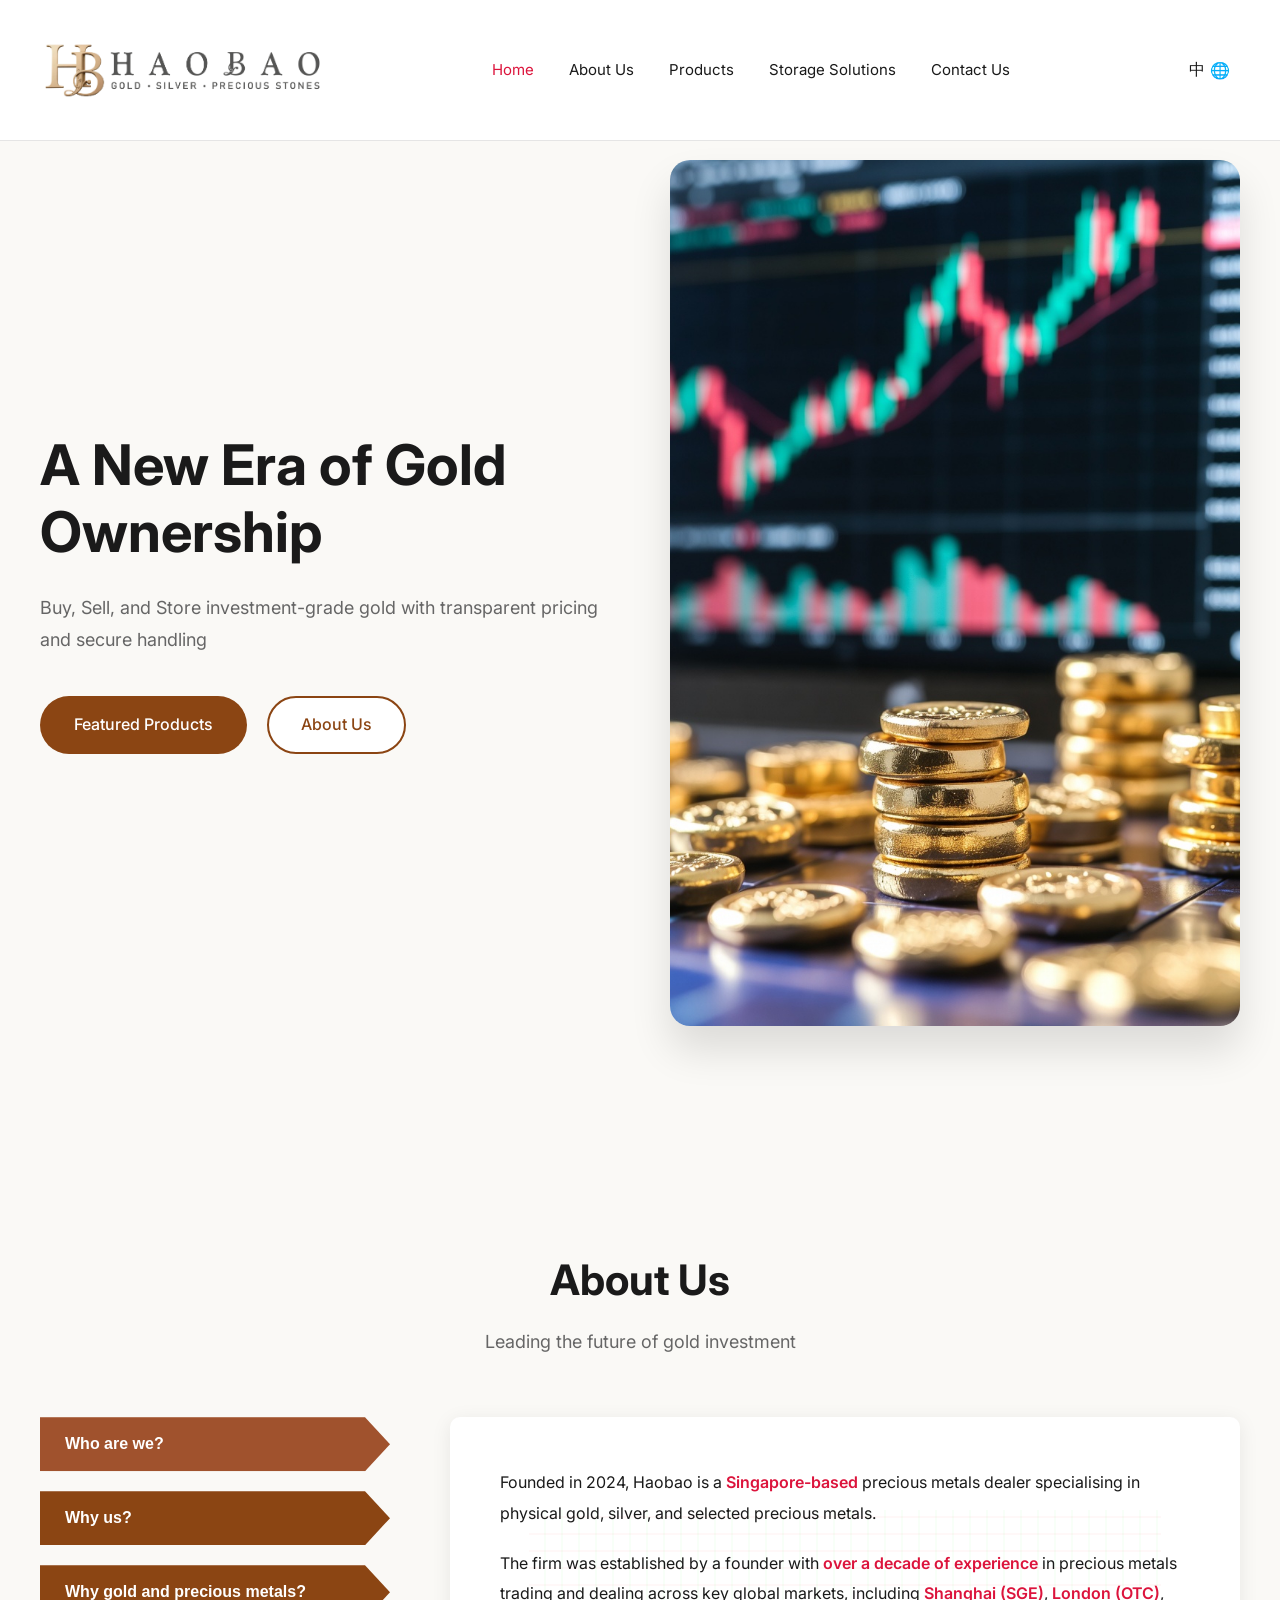
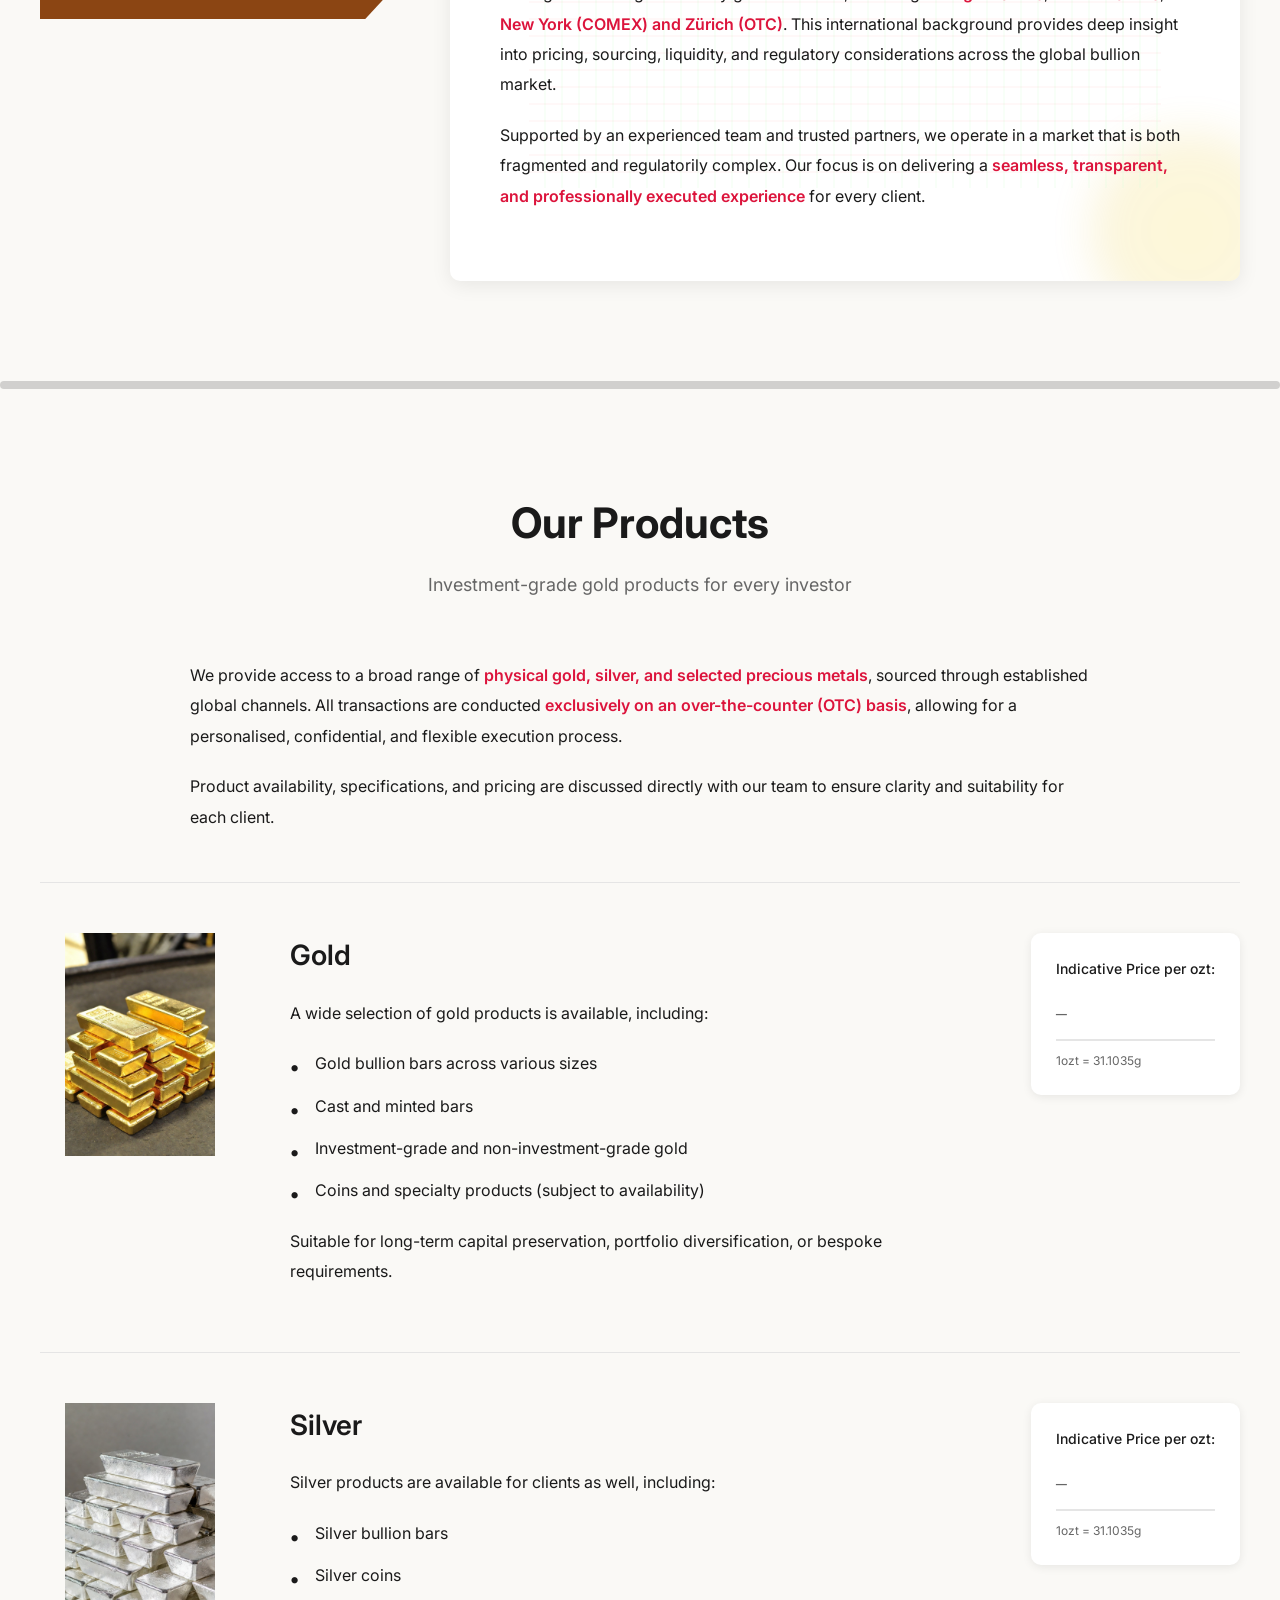
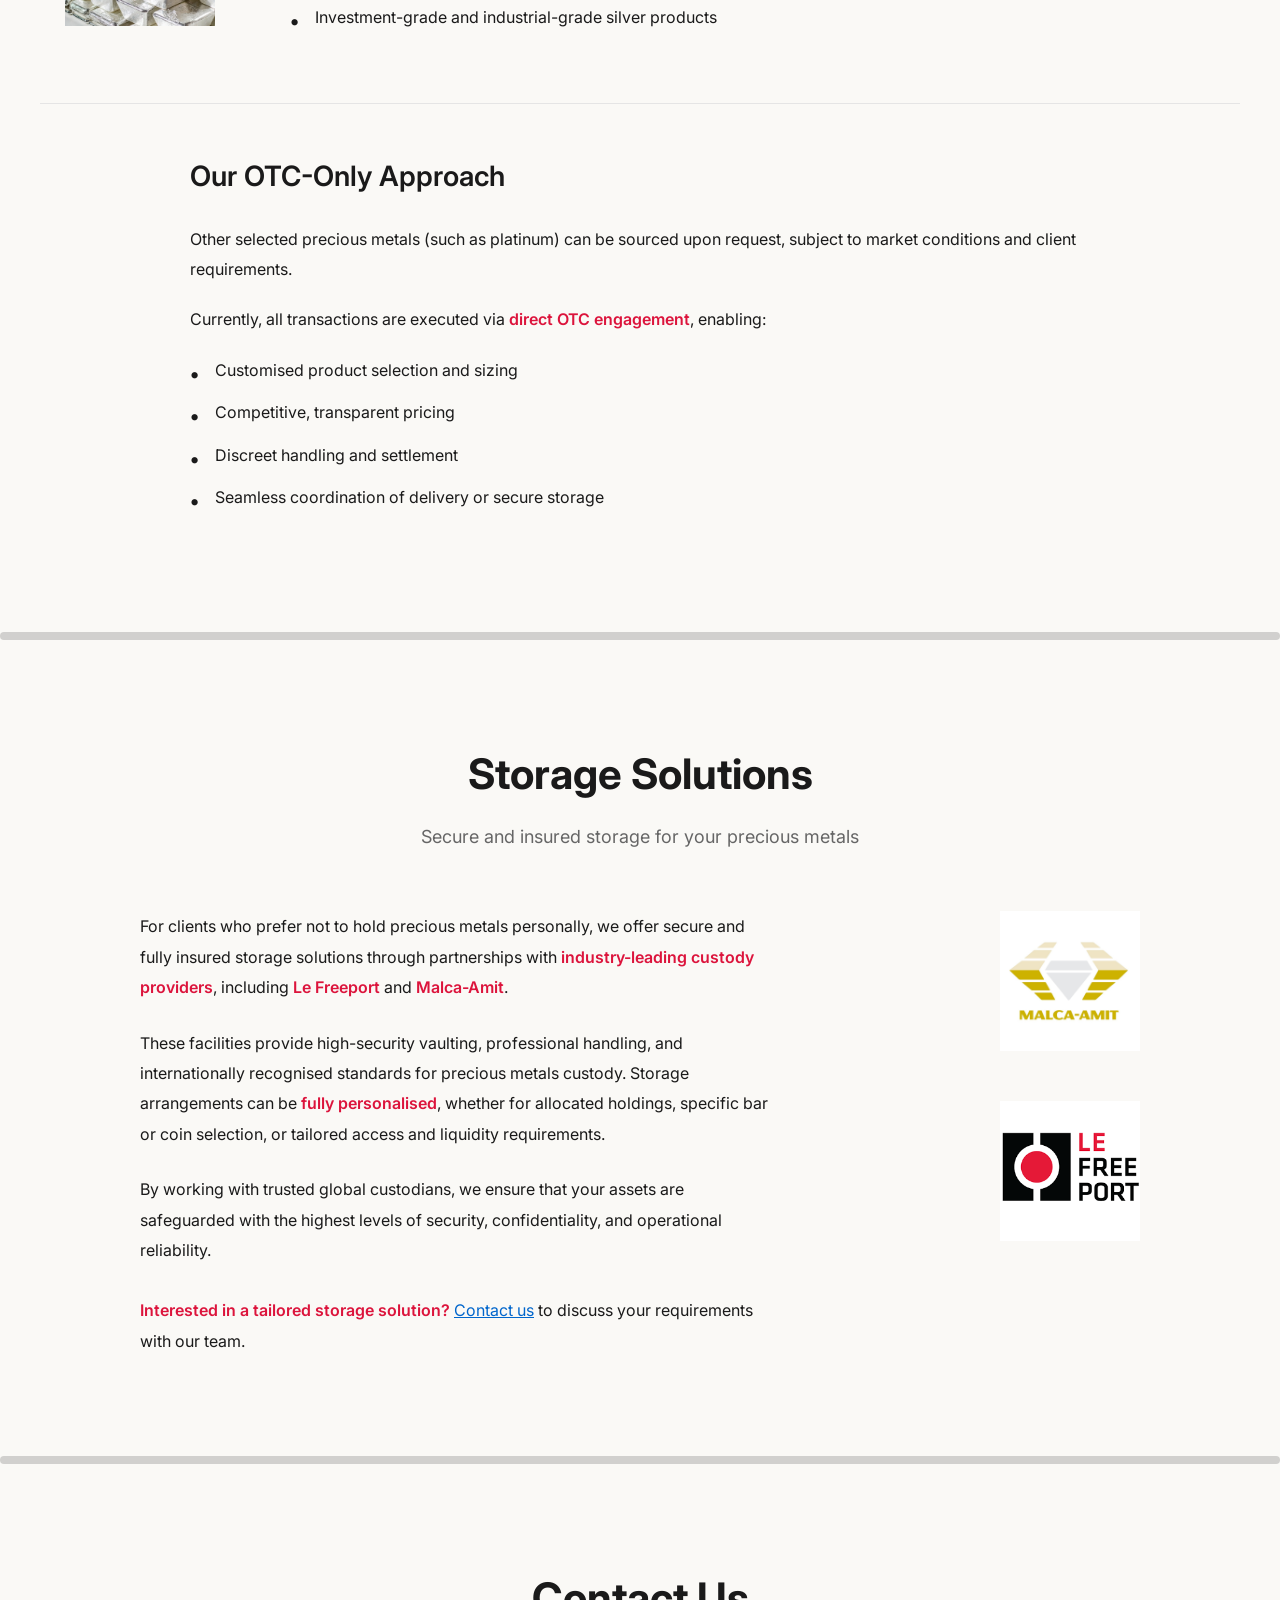
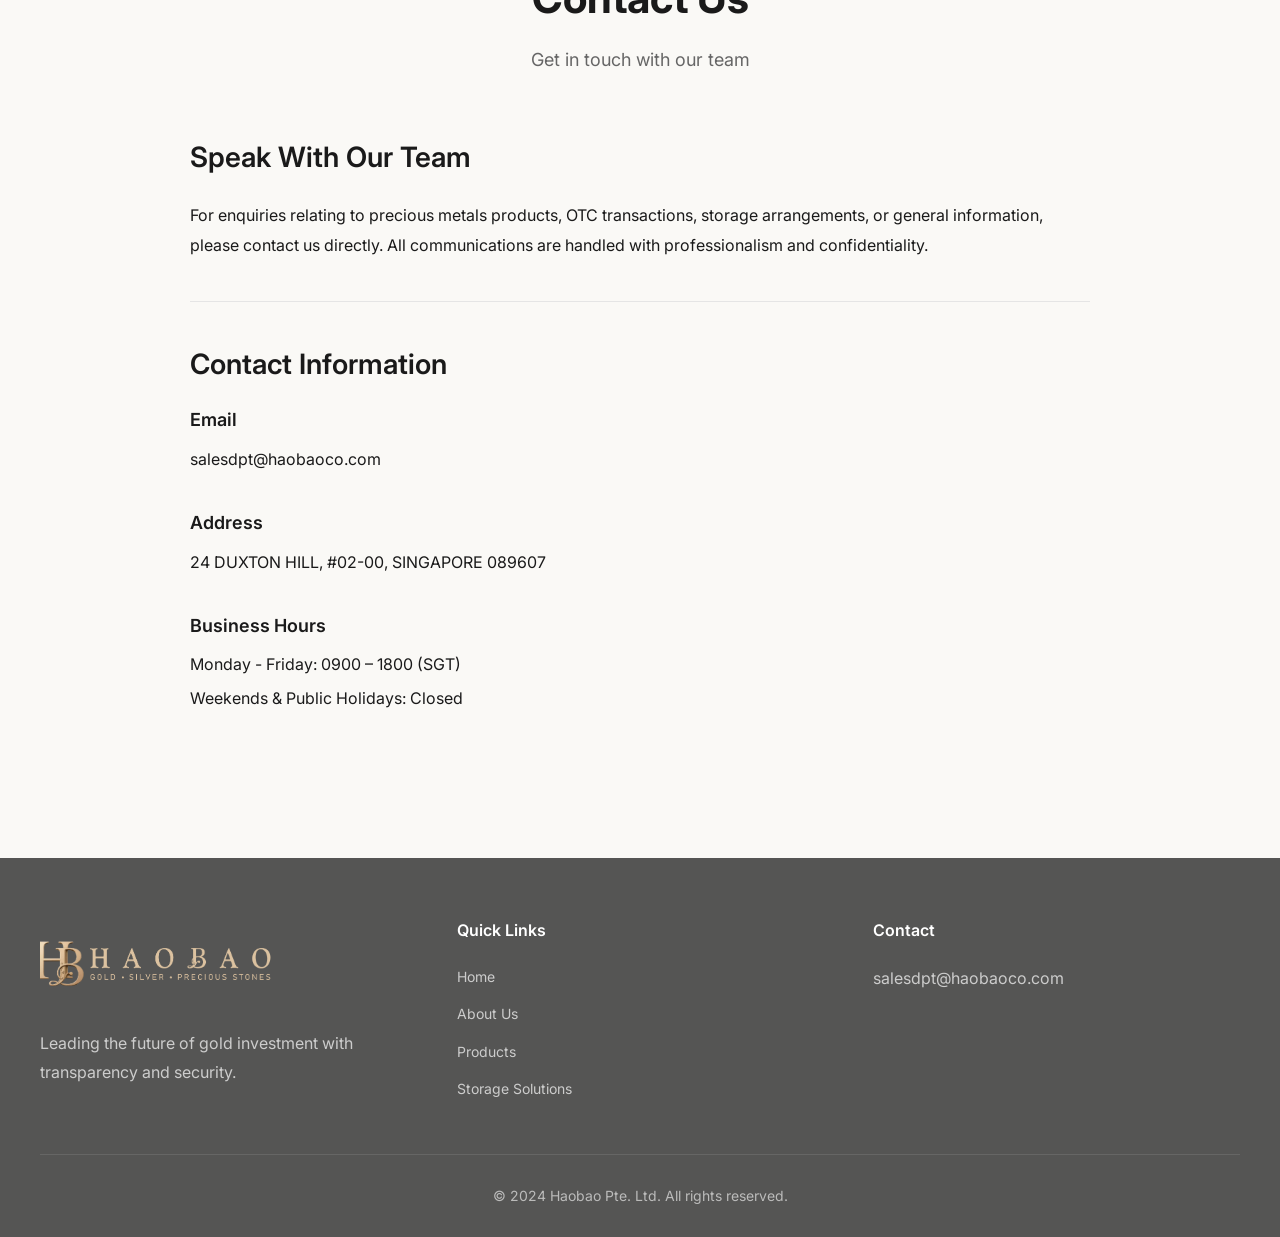
==== commit 4c3e2983: "修改图片压住about us问题" ====
--- a/index.html
+++ b/index.html
@@ -254,7 +254,7 @@
                     <div class="contact-details">
                         <div class="contact-detail-item">
                             <h4 data-i18n="contact.email.title">Email</h4>
-                            <p>sales@haobaoco.com</p>
+                            <p>salesdpt@haobaoco.com</p>
                         </div>
                         <div class="contact-detail-item">
                             <h4 data-i18n="contact.address.title">Address</h4>
@@ -278,7 +278,6 @@
                 <div class="footer-section">
                     <div class="footer-logo">
                         <img class="site-logo small" src="logo_hei.png" alt="Haobao logo">
-                        <span data-i18n="footer.company">Haobao Pte. Ltd.</span>
                     </div>
                     <p data-i18n="footer.description">Leading the future of gold investment with transparency and security.</p>
                 </div>
@@ -293,7 +292,7 @@
                 </div>
                 <div class="footer-section">
                     <h4 data-i18n="footer.contact">Contact</h4>
-                    <p>sales@haobaoco.com</p>
+                    <p>salesdpt@haobaoco.com</p>
                 </div>
             </div>
             <div class="footer-bottom">
--- a/styles.css
+++ b/styles.css
@@ -1054,13 +1054,21 @@
 
 /* 响应式设计 */
 @media (max-width: 1024px) {
+    .nav-wrapper {
+        gap: 20px;
+    }
+
+    .site-logo {
+        height: 90px;
+    }
+
     .hero-wrapper {
         grid-template-columns: 1fr;
         gap: 40px;
     }
     
     .hero-image {
-        height: 400px;
+        height: auto;
     }
     
     .about-wrapper {
@@ -1138,7 +1146,7 @@
     }
     
     .hero {
-        padding: 100px 0 60px;
+        padding: 90px 0 50px;
     }
 
     .hero-title {
@@ -1150,7 +1158,8 @@
     }
     
     .hero-image {
-        height: 300px;
+        height: auto;
+        padding: 20px 0 10px;
     }
     
     .section-title {
@@ -1200,6 +1209,9 @@
 }
 
 @media (max-width: 480px) {
+    .site-logo {
+        height: 80px;
+    }
     .hero-title {
         font-size: 28px;
     }
@@ -1219,7 +1231,7 @@
     }
     
     .logo-section {
-        gap: 10px;
+        gap: 16px;
     }
     
     .logo-circle {
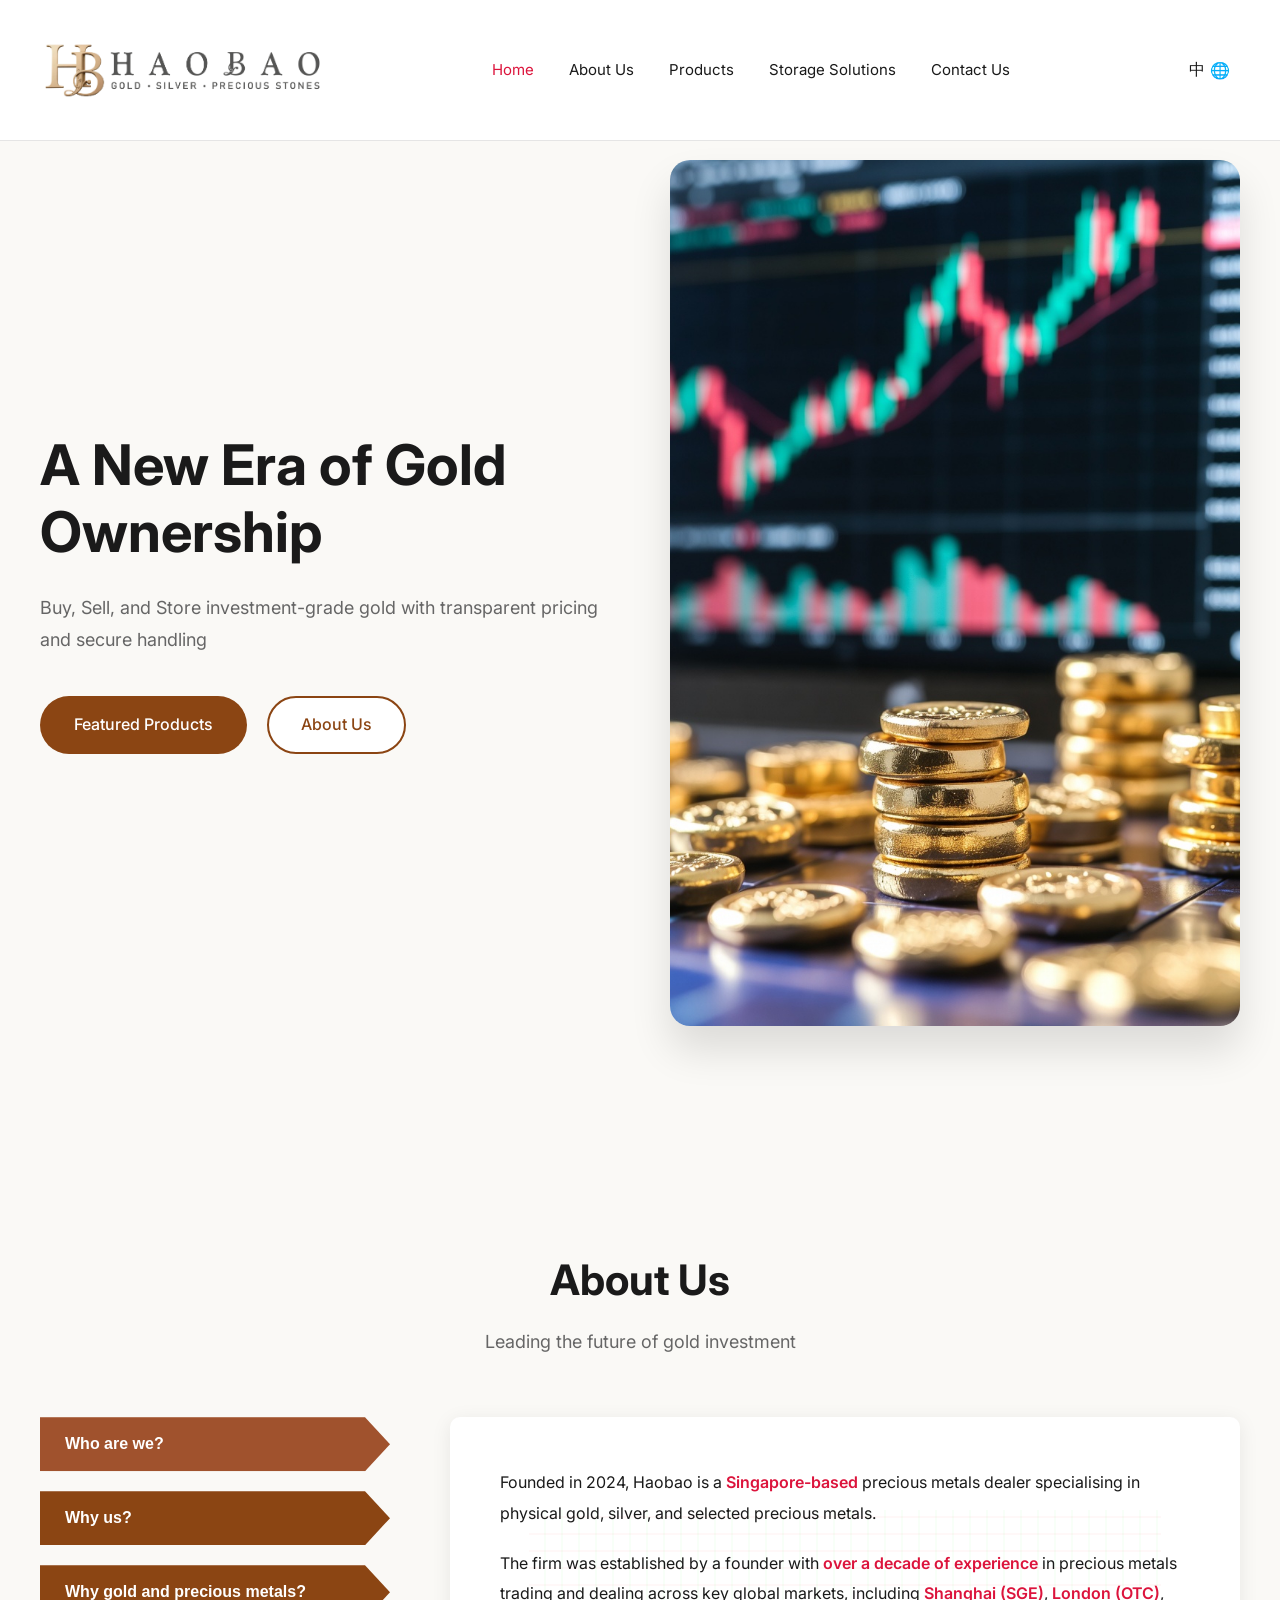
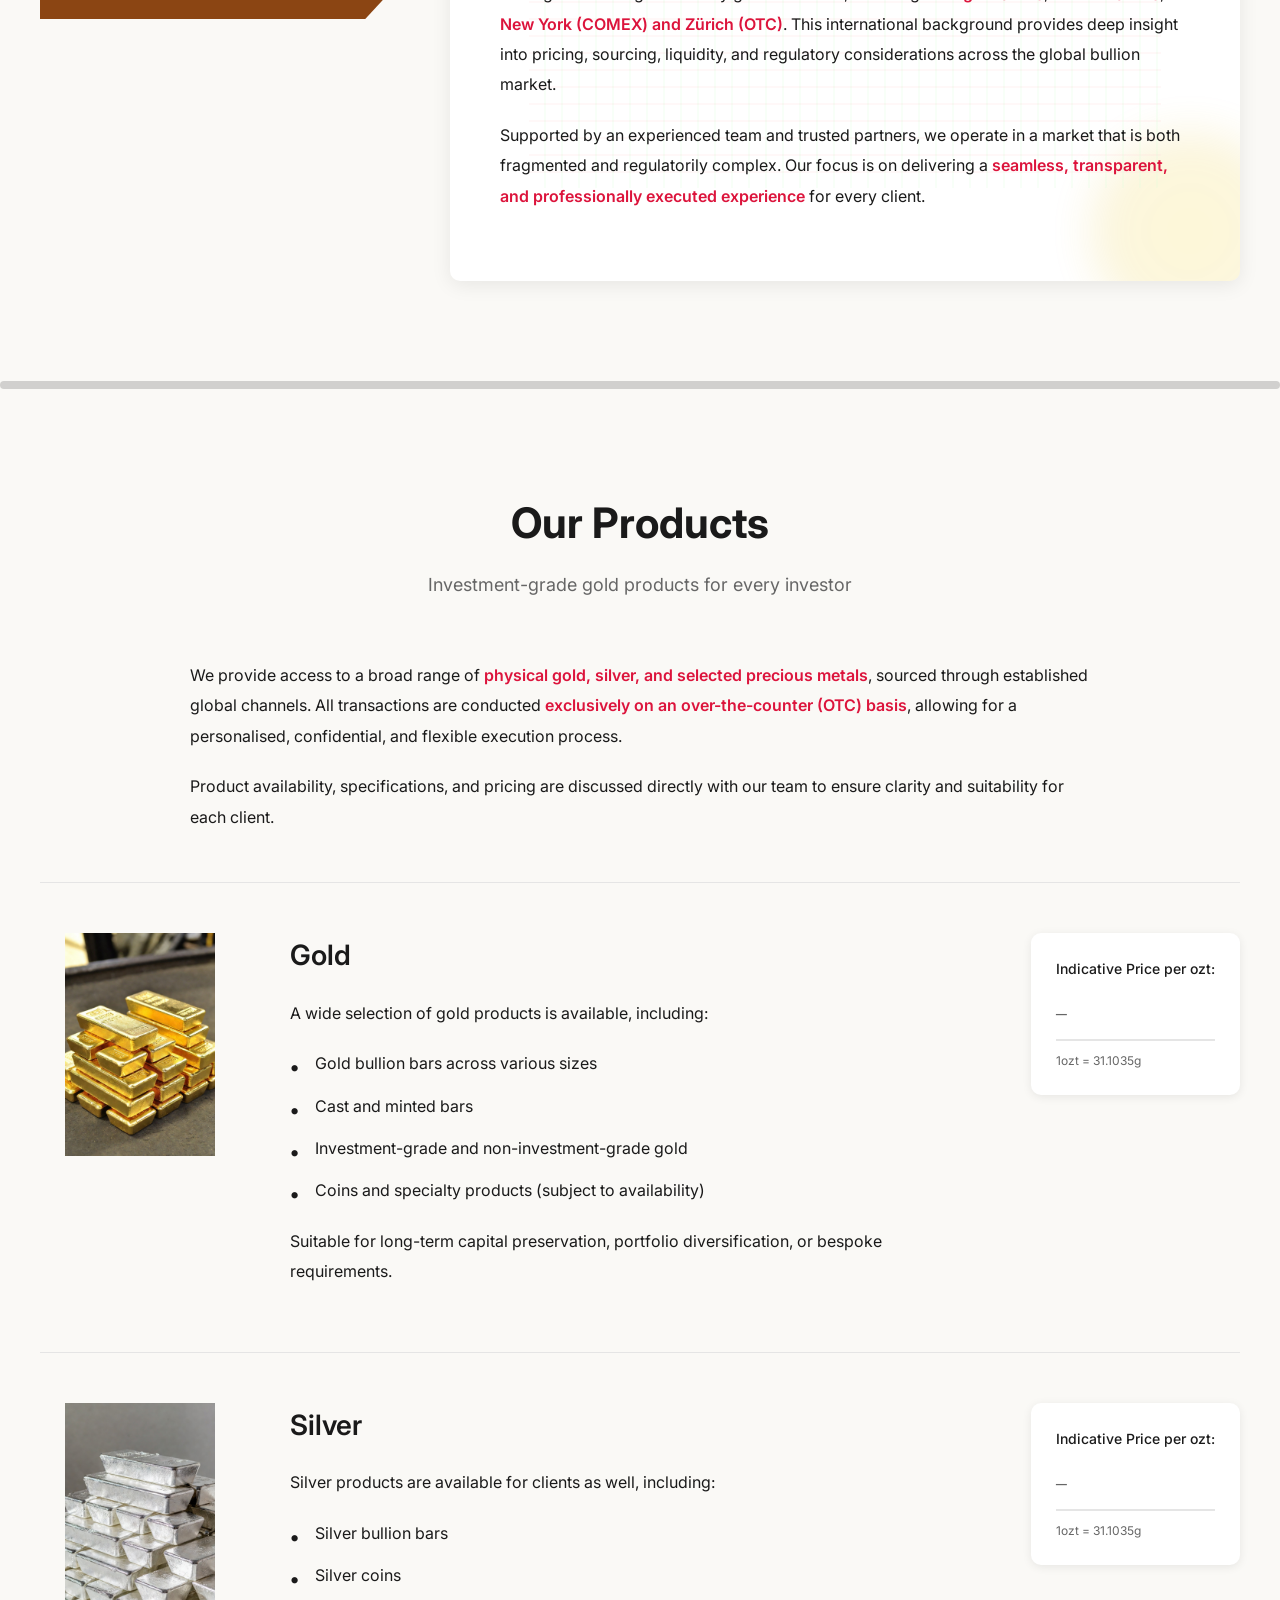
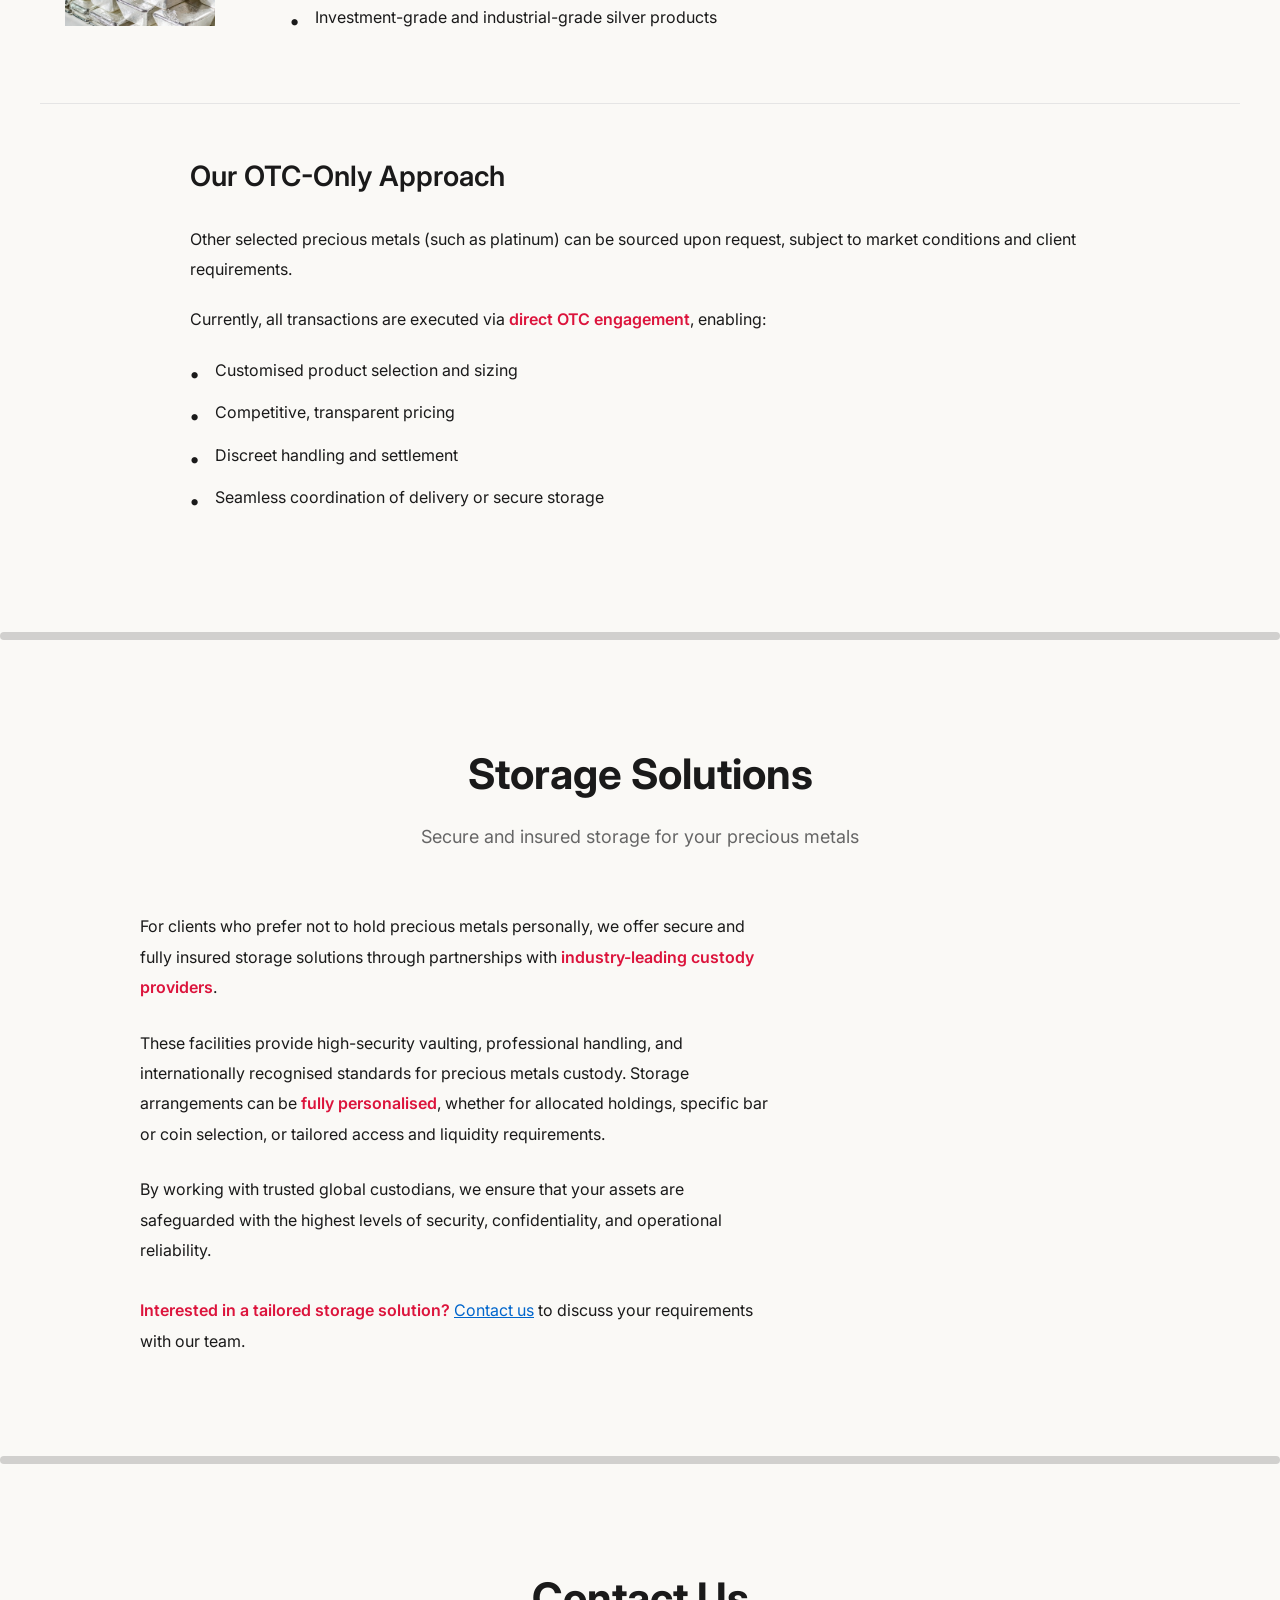
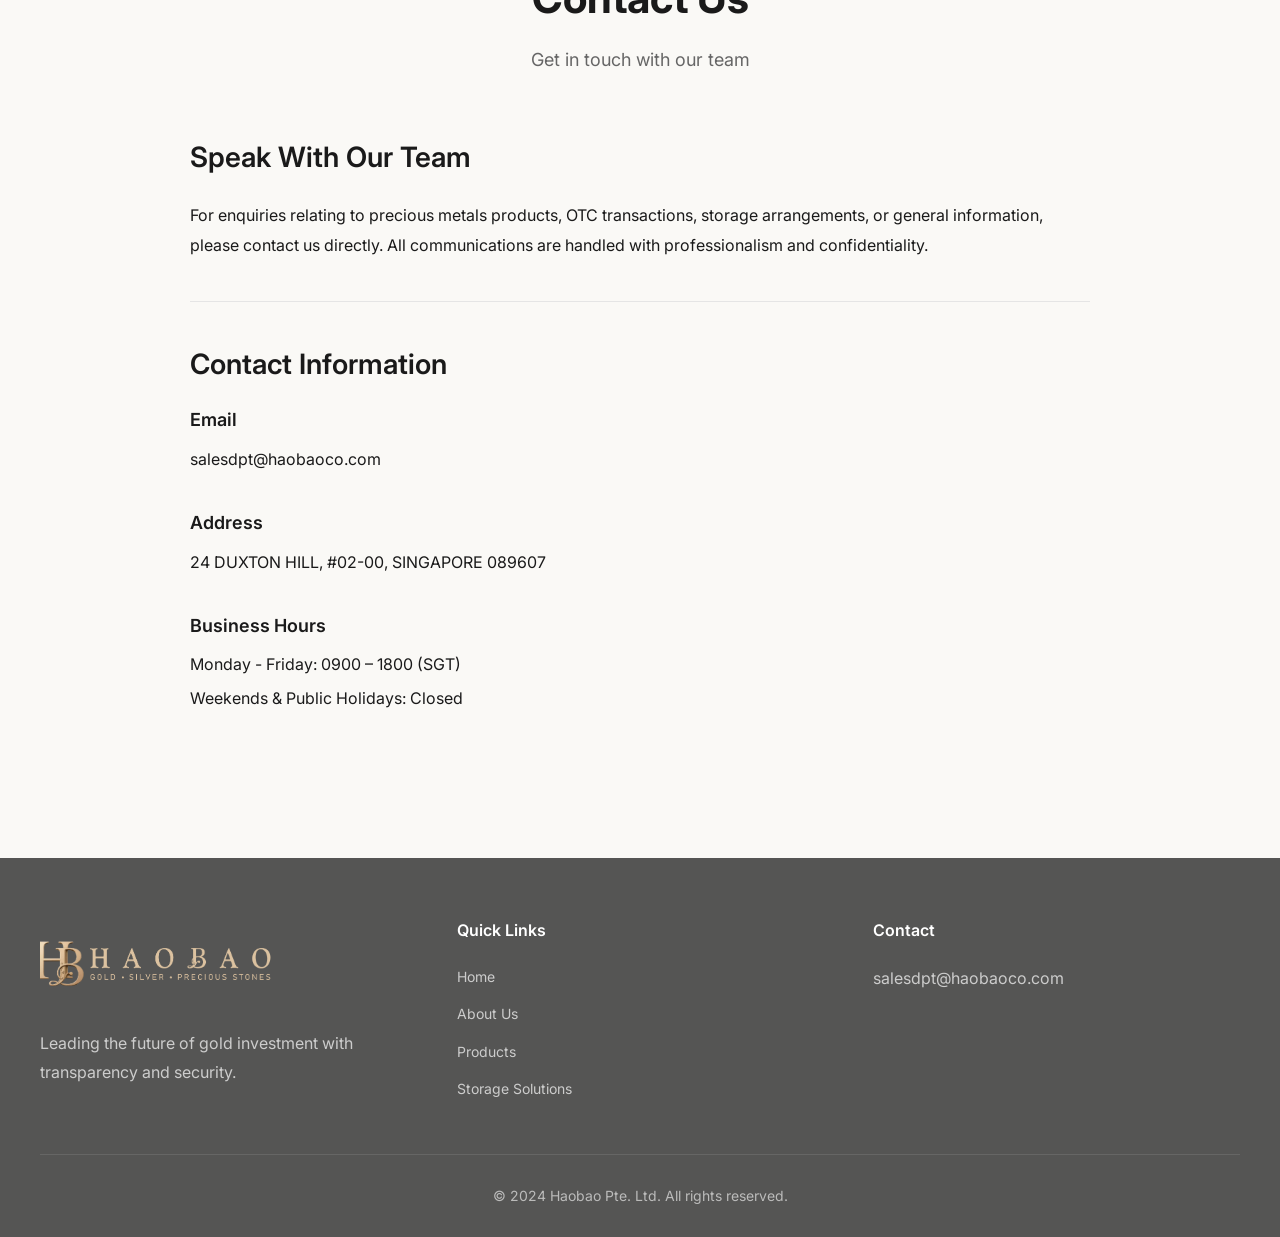
==== commit 7ccf31be: "0211修改1. 顶部的文字被标题遮挡住了 2. 之前设好的黄金和白银价格看不到了 3.合作伙伴 (Le Freeport 和 Malca-Amit) 不想把名字放上网站，把他们名字和 logo 删掉" ====
--- a/index.html
+++ b/index.html
@@ -209,23 +209,11 @@
             </div>
             <div class="storage-content">
                 <div class="storage-text">
-                    <p data-i18n="storage.text1">For clients who prefer not to hold precious metals personally, we offer secure and fully insured storage solutions through partnerships with <strong data-i18n="storage.highlight1">industry-leading custody providers</strong>, including <span class="highlight-red">Le Freeport</span> and <strong data-i18n="storage.highlight2">Malca-Amit</strong>.</p>
+                    <p data-i18n="storage.text1">For clients who prefer not to hold precious metals personally, we offer secure and fully insured storage solutions through partnerships with <strong data-i18n="storage.highlight1">industry-leading custody providers</strong>.</p>
                     <p data-i18n="storage.text2">These facilities provide high-security vaulting, professional handling, and internationally recognised standards for precious metals custody. Storage arrangements can be <strong data-i18n="storage.highlight3">fully personalised</strong>, whether for allocated holdings, specific bar or coin selection, or tailored access and liquidity requirements.</p>
                     <p data-i18n="storage.text3">By working with trusted global custodians, we ensure that your assets are safeguarded with the highest levels of security, confidentiality, and operational reliability.</p>
                     <div class="storage-cta">
                         <p><strong data-i18n="storage.cta.question">Interested in a tailored storage solution?</strong> <a href="#contact" data-i18n="storage.cta.link">Contact us</a> to discuss your requirements with our team.</p>
-                    </div>
-                </div>
-                <div class="storage-partners">
-                    <div class="partner-logo">
-                        <div class="partner-logo-image">
-                            <img src="img/malca-amit.png" alt="Malca-Amit logo" class="storage-partner-image">
-                        </div>
-                    </div>
-                    <div class="partner-logo">
-                        <div class="partner-logo-image">
-                            <img src="img/lefreeport.png" alt="Le Freeport logo" class="storage-partner-image">
-                        </div>
                     </div>
                 </div>
             </div>
--- a/styles.css
+++ b/styles.css
@@ -42,7 +42,7 @@
     background: var(--bg-white);
     z-index: 1000;
     border-bottom: 1px solid var(--border-light);
-    padding: 15px 0;
+    padding: calc(15px + env(safe-area-inset-top)) 0 15px;
 }
 
 .nav-wrapper {
@@ -1123,10 +1123,18 @@
     .container {
         padding: 0 20px;
     }
+
+    .navbar {
+        padding: calc(10px + env(safe-area-inset-top)) 0 10px;
+    }
+
+    .site-logo {
+        height: 60px;
+    }
     
     .nav-menu {
         position: fixed;
-        top: 90px;
+        top: 80px;
         left: -100%;
         flex-direction: column;
         background: var(--bg-white);
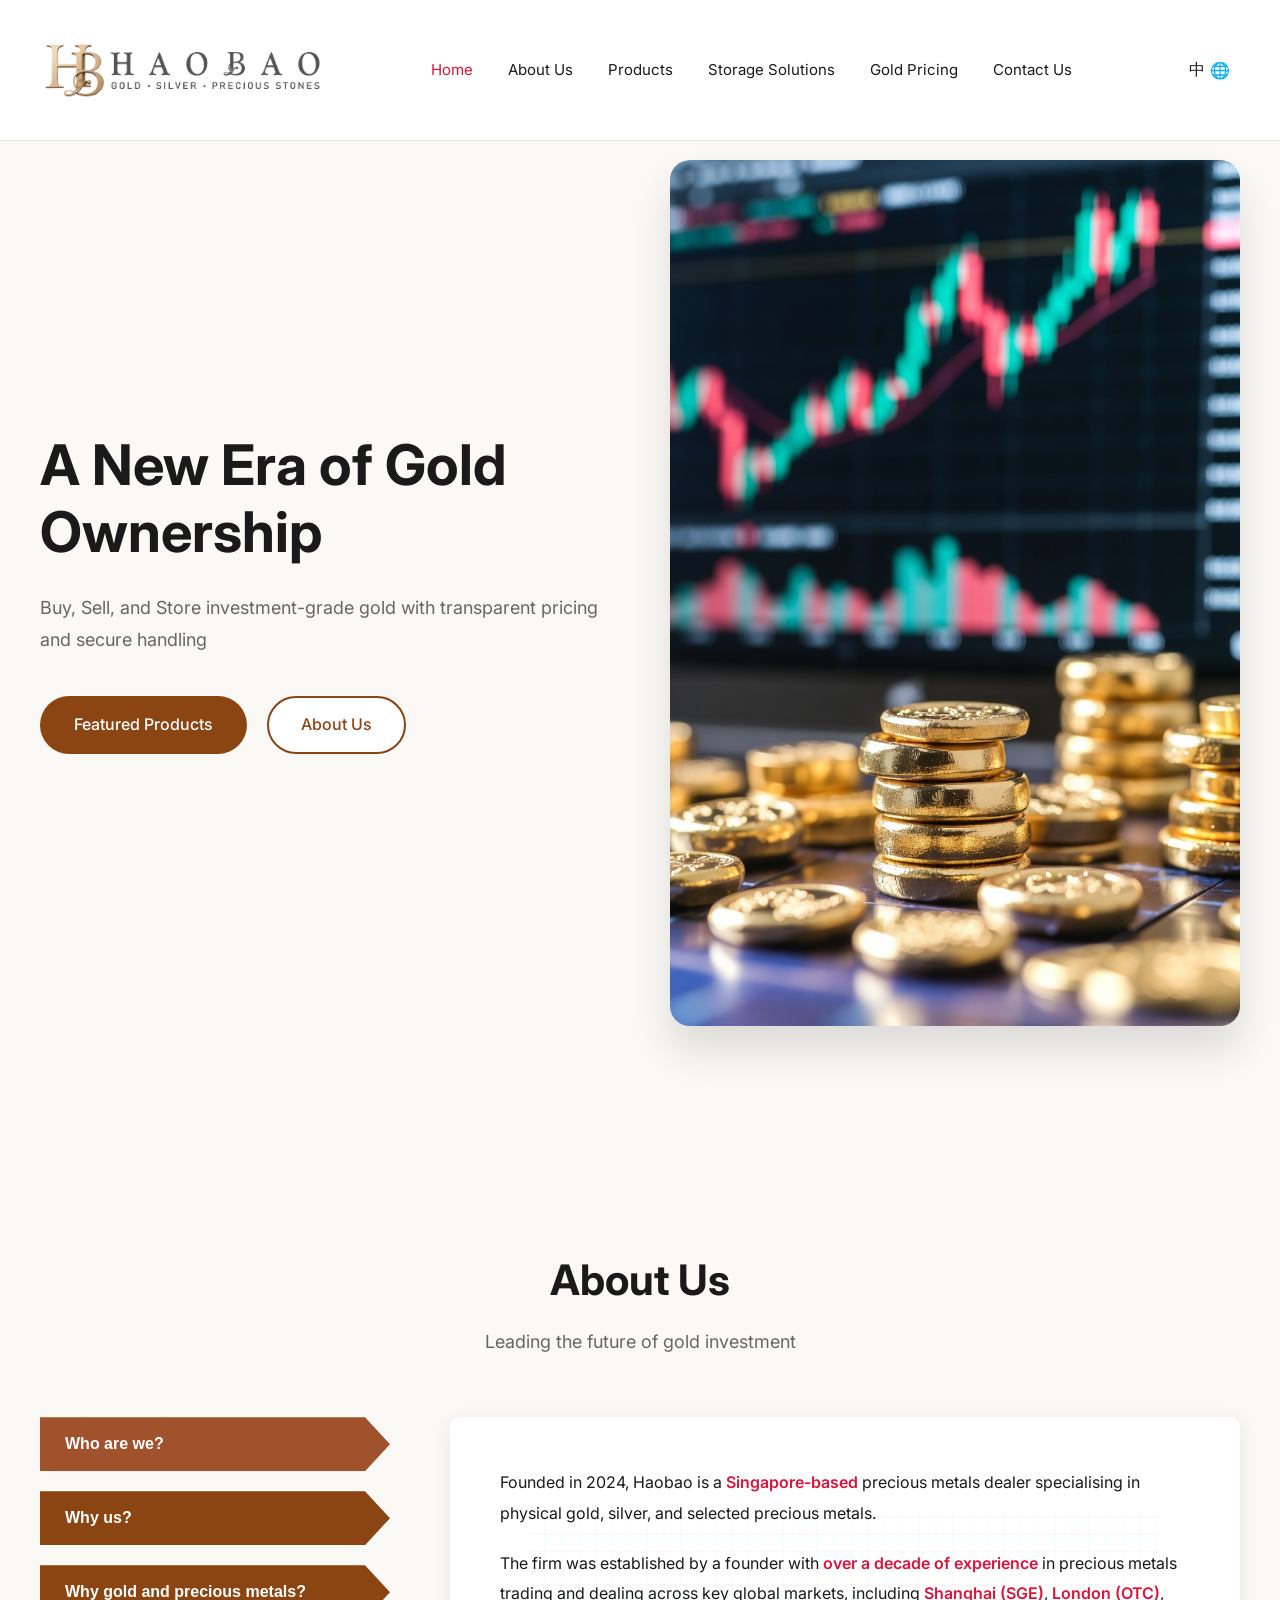
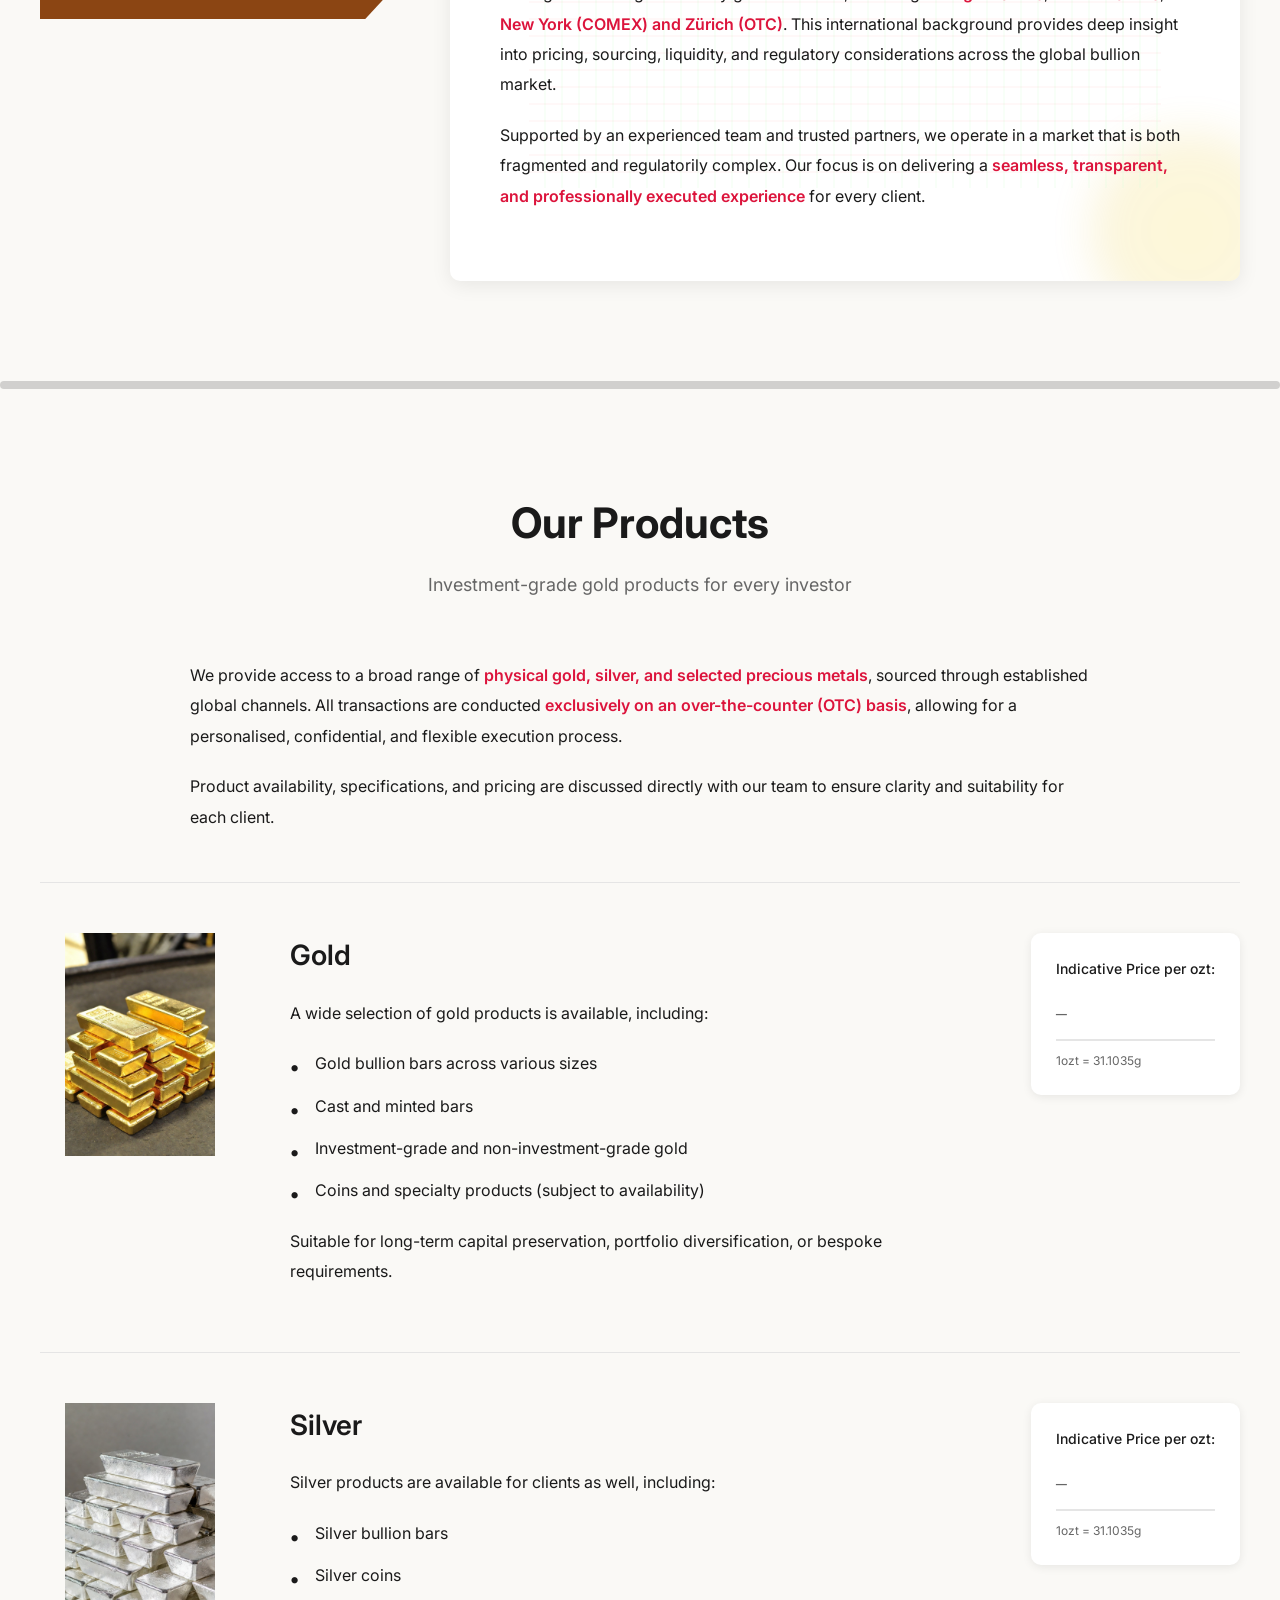
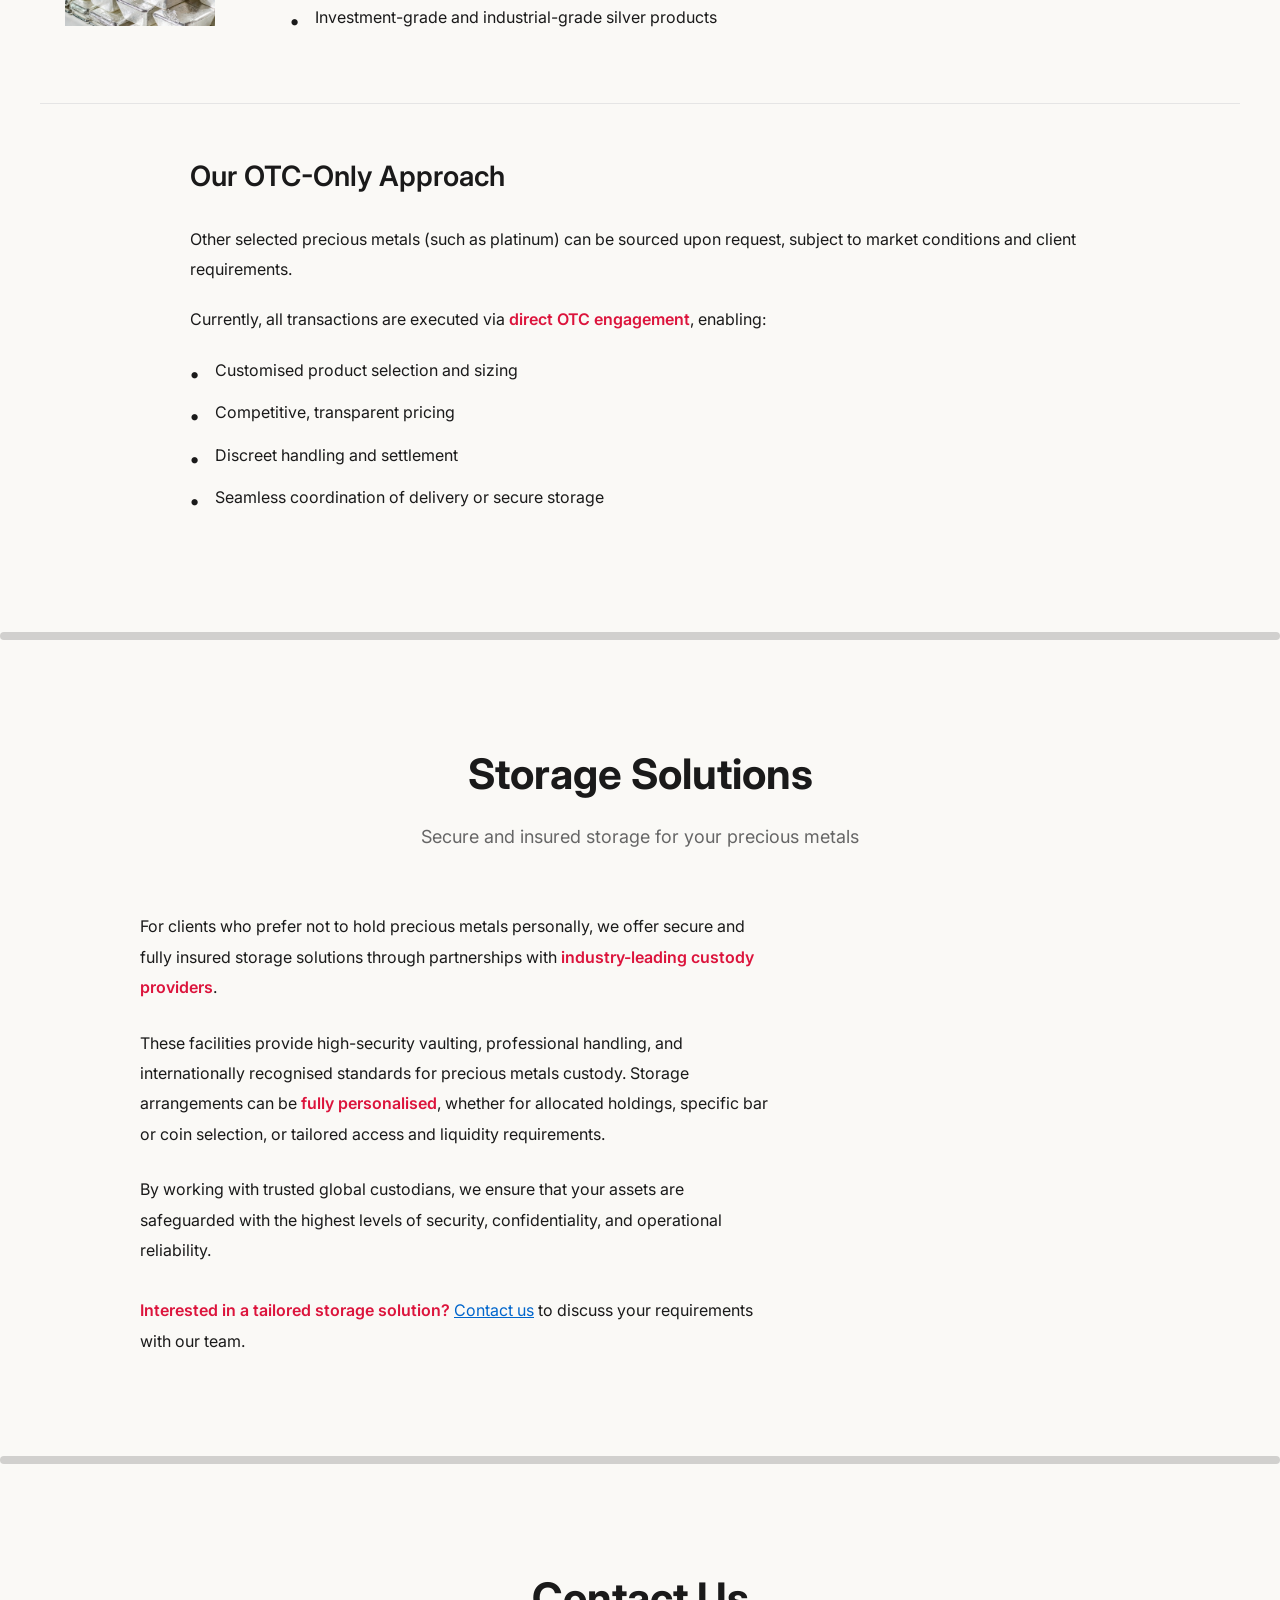
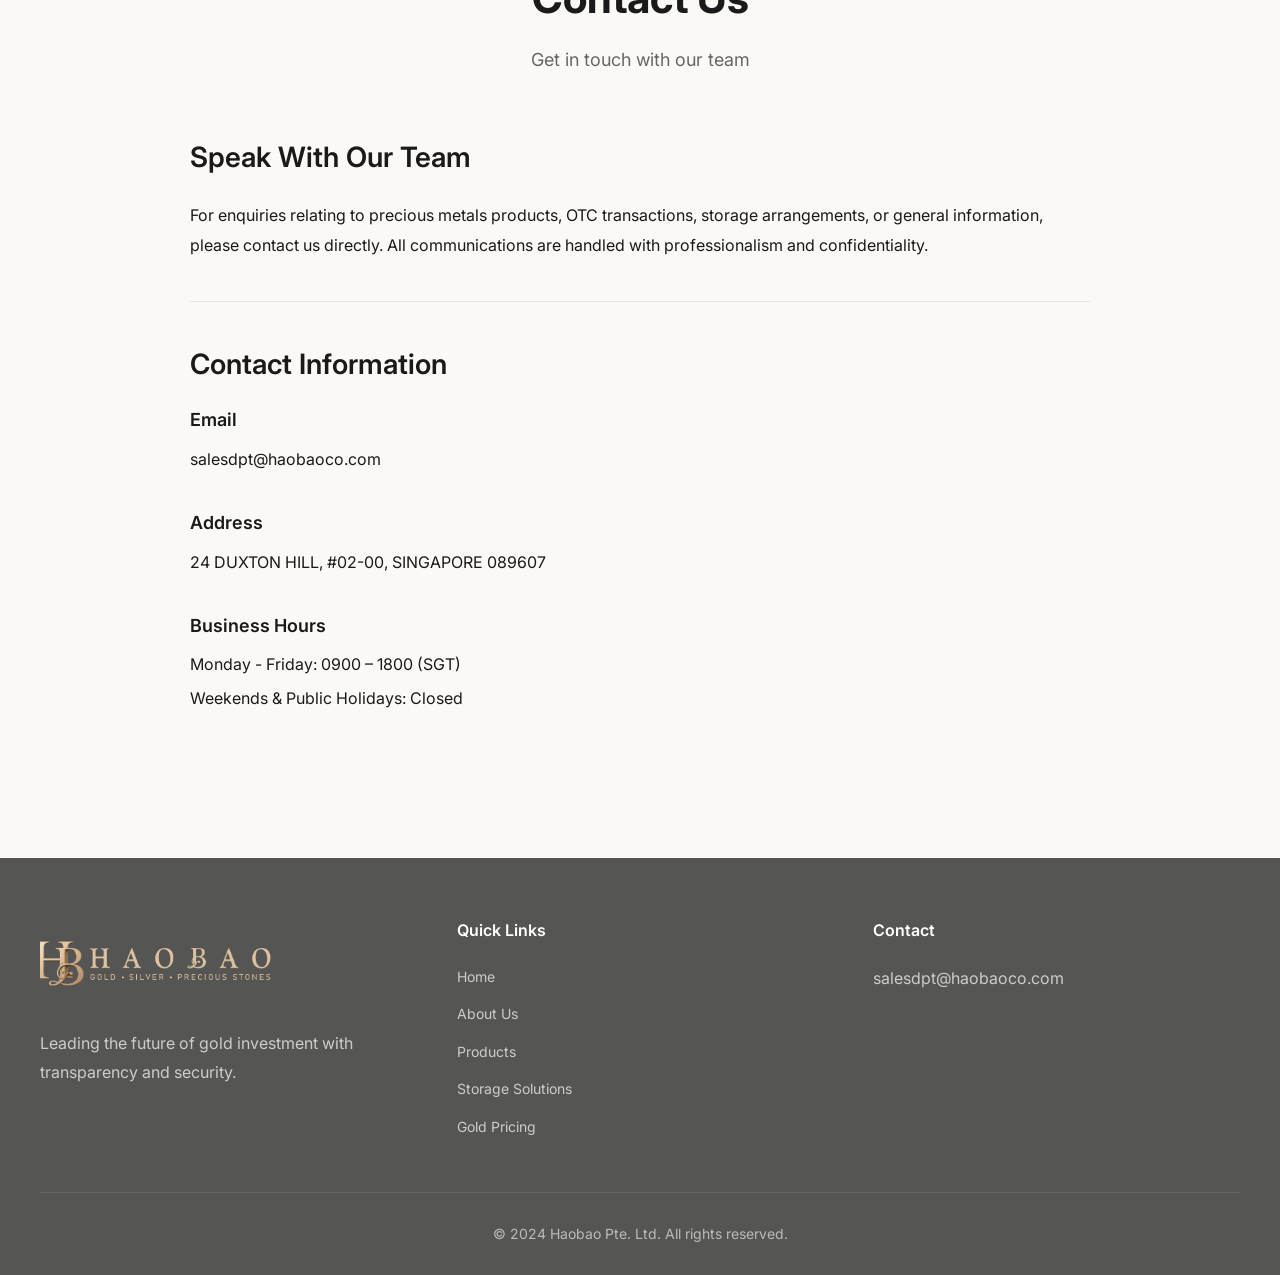
==== commit bbe0d3af: "金价行情页面上线：自动取数后端 + gold-pricing 页面（图1形式）" ====
--- a/index.html
+++ b/index.html
@@ -22,6 +22,7 @@
                     <li><a href="#about" data-i18n="nav.about">About Us</a></li>
                     <li><a href="#products" data-i18n="nav.products">Products</a></li>
                     <li><a href="#storage" data-i18n="nav.storage">Storage Solutions</a></li>
+                    <li><a href="gold-pricing.html" data-i18n="nav.goldpricing">Gold Pricing</a></li>
                     <li><a href="#contact" data-i18n="nav.contact">Contact Us</a></li>
                 </ul>
                 <div class="nav-actions">
@@ -276,6 +277,7 @@
                         <li><a href="#about" data-i18n="nav.about">About Us</a></li>
                         <li><a href="#products" data-i18n="nav.products">Products</a></li>
                         <li><a href="#storage" data-i18n="nav.storage">Storage Solutions</a></li>
+                        <li><a href="gold-pricing.html" data-i18n="nav.goldpricing">Gold Pricing</a></li>
                     </ul>
                 </div>
                 <div class="footer-section">
--- a/styles.css
+++ b/styles.css
@@ -1134,7 +1134,7 @@
     
     .nav-menu {
         position: fixed;
-        top: 80px;
+        top: calc(80px + env(safe-area-inset-top));
         left: -100%;
         flex-direction: column;
         background: var(--bg-white);
@@ -1154,7 +1154,7 @@
     }
     
     .hero {
-        padding: 90px 0 50px;
+        padding: calc(110px + env(safe-area-inset-top)) 0 50px;
     }
 
     .hero-title {
@@ -1256,3 +1256,323 @@
 html {
     scroll-behavior: smooth;
 }
+
+/* ==================== 金价行情页（gold-pricing.html） ==================== */
+.gp-hero {
+    padding: 190px 0 70px;
+    background: linear-gradient(180deg, var(--bg-white) 0%, var(--bg-beige) 100%);
+    text-align: center;
+}
+
+.gp-eyebrow {
+    font-size: 13px;
+    letter-spacing: 2.5px;
+    text-transform: uppercase;
+    color: var(--gold-dark);
+    font-weight: 600;
+    margin: 0 0 12px;
+}
+
+.gp-title {
+    font-size: 46px;
+    line-height: 1.15;
+    color: var(--text-black);
+    margin: 0 0 16px;
+    font-weight: 700;
+}
+
+.gp-subtitle {
+    font-size: 18px;
+    color: var(--text-gray);
+    max-width: 680px;
+    margin: 0 auto;
+}
+
+/* 自有报价区 */
+.gp-quotes {
+    padding: 70px 0;
+    background: var(--bg-beige);
+}
+
+.gp-quotes-head {
+    text-align: center;
+    margin-bottom: 40px;
+}
+
+.gp-quotes-title {
+    font-size: 30px;
+    color: var(--text-black);
+    margin: 0 0 6px;
+}
+
+.gp-quotes-subtitle {
+    font-size: 13px;
+    letter-spacing: 2px;
+    text-transform: uppercase;
+    color: var(--gold-dark);
+    font-weight: 600;
+    margin: 0;
+}
+
+.gp-quotes-grid {
+    display: grid;
+    grid-template-columns: 1fr 1fr;
+    gap: 30px;
+    max-width: 1000px;
+    margin: 0 auto;
+}
+
+.gp-quote-card {
+    background: var(--bg-white);
+    border: 1px solid var(--border-light);
+    border-radius: 12px;
+    padding: 30px 28px;
+    box-shadow: 0 6px 24px rgba(26, 26, 26, 0.06);
+}
+
+.gp-quote-buy {
+    border-top: 4px solid #2e8b57;
+}
+
+.gp-quote-sell {
+    border-top: 4px solid var(--gold-color);
+}
+
+.gp-quote-header {
+    display: flex;
+    align-items: center;
+    justify-content: space-between;
+    margin-bottom: 14px;
+}
+
+.gp-quote-tag {
+    font-size: 20px;
+    font-weight: 700;
+    letter-spacing: 1px;
+}
+
+.gp-quote-buy .gp-quote-tag { color: #2e8b57; }
+.gp-quote-sell .gp-quote-tag { color: var(--gold-dark); }
+
+.gp-quote-live {
+    display: inline-flex;
+    align-items: center;
+    gap: 6px;
+    font-size: 12px;
+    font-weight: 600;
+    color: var(--text-gray);
+    background: var(--bg-beige);
+    border-radius: 20px;
+    padding: 4px 12px;
+}
+
+.gp-live-dot {
+    width: 8px;
+    height: 8px;
+    border-radius: 50%;
+    background: #2e8b57;
+    animation: gp-pulse 1.6s infinite;
+}
+
+@keyframes gp-pulse {
+    0% { opacity: 1; }
+    50% { opacity: 0.35; }
+    100% { opacity: 1; }
+}
+
+.gp-quote-desc {
+    font-size: 14px;
+    color: var(--text-gray);
+    line-height: 1.6;
+    margin: 0 0 22px;
+}
+
+.gp-quote-values {
+    display: grid;
+    grid-template-columns: 1fr 1fr;
+    gap: 14px;
+    margin-bottom: 16px;
+}
+
+.gp-quote-value {
+    background: var(--bg-beige);
+    border-radius: 10px;
+    padding: 16px 14px;
+    text-align: center;
+}
+
+.gp-quote-unit {
+    display: block;
+    font-size: 12px;
+    color: var(--text-gray);
+    margin-bottom: 8px;
+    font-weight: 600;
+}
+
+.gp-quote-num {
+    display: block;
+    font-size: 28px;
+    font-weight: 700;
+    color: var(--text-black);
+}
+
+.gp-quote-updated {
+    font-size: 12px;
+    color: var(--text-gray);
+    text-align: center;
+    margin: 0;
+}
+
+/* Market Reference Prices 表格 */
+.gp-market {
+    padding: 70px 0 40px;
+    background: var(--bg-white);
+}
+
+.gp-market-head {
+    text-align: center;
+    margin-bottom: 36px;
+}
+
+.gp-market-title {
+    font-size: 30px;
+    color: var(--text-black);
+    margin: 0 0 6px;
+}
+
+.gp-market-subtitle {
+    font-size: 13px;
+    letter-spacing: 2px;
+    text-transform: uppercase;
+    color: var(--gold-dark);
+    font-weight: 600;
+    margin: 0;
+}
+
+.gp-table-wrap {
+    overflow-x: auto;
+    -webkit-overflow-scrolling: touch;
+}
+
+.gp-table {
+    width: 100%;
+    min-width: 960px;
+    border-collapse: collapse;
+    font-size: 14px;
+}
+
+.gp-table th,
+.gp-table td {
+    border: 1px solid var(--border-light);
+    padding: 12px 14px;
+    text-align: center;
+    white-space: nowrap;
+}
+
+.gp-table thead th {
+    background: var(--text-black);
+    color: var(--bg-white);
+    font-weight: 600;
+    font-size: 13px;
+    line-height: 1.35;
+}
+
+.gp-table tbody tr:nth-child(even) {
+    background: var(--bg-beige);
+}
+
+.gp-table tbody th {
+    background: var(--bg-white);
+    font-weight: 600;
+    text-align: left;
+    color: var(--text-black);
+    border: 1px solid var(--border-light);
+    padding: 12px 14px;
+}
+
+.gp-table .gp-num {
+    font-variant-numeric: tabular-nums;
+    font-weight: 500;
+}
+
+.gp-table .gp-src {
+    font-size: 12px;
+    color: #0066cc;
+    word-break: break-all;
+    white-space: normal;
+    min-width: 120px;
+}
+
+.gp-table .gp-empty {
+    color: var(--text-gray);
+}
+
+.gp-note {
+    font-size: 13px;
+    color: var(--text-gray);
+    margin: 14px 0 4px;
+}
+
+/* 免责声明与数据方法 */
+.gp-disclaimer {
+    padding: 50px 0 70px;
+    background: var(--bg-beige);
+}
+
+.gp-disclaimer-text {
+    font-size: 13px;
+    color: var(--text-gray);
+    line-height: 1.7;
+    max-width: 900px;
+    margin: 0 auto 18px;
+}
+
+.gp-methodology {
+    text-align: center;
+    margin: 0 0 20px;
+}
+
+.gp-methodology a {
+    color: #0066cc;
+    text-decoration: underline;
+    font-size: 14px;
+}
+
+.gp-methodology-box {
+    background: var(--bg-white);
+    border: 1px solid var(--border-light);
+    border-radius: 10px;
+    padding: 26px 30px;
+    max-width: 900px;
+    margin: 0 auto;
+}
+
+.gp-methodology-box h3 {
+    font-size: 18px;
+    margin: 0 0 14px;
+}
+
+.gp-methodology-box ul {
+    margin: 0;
+    padding-left: 20px;
+    font-size: 13px;
+    color: var(--text-gray);
+    line-height: 1.8;
+}
+
+/* 移动端适配 */
+@media (max-width: 768px) {
+    .gp-hero {
+        padding: 150px 0 50px;
+    }
+    .gp-title {
+        font-size: 32px;
+    }
+    .gp-quotes-grid {
+        grid-template-columns: 1fr;
+    }
+    .gp-quote-values {
+        grid-template-columns: 1fr;
+    }
+}
+
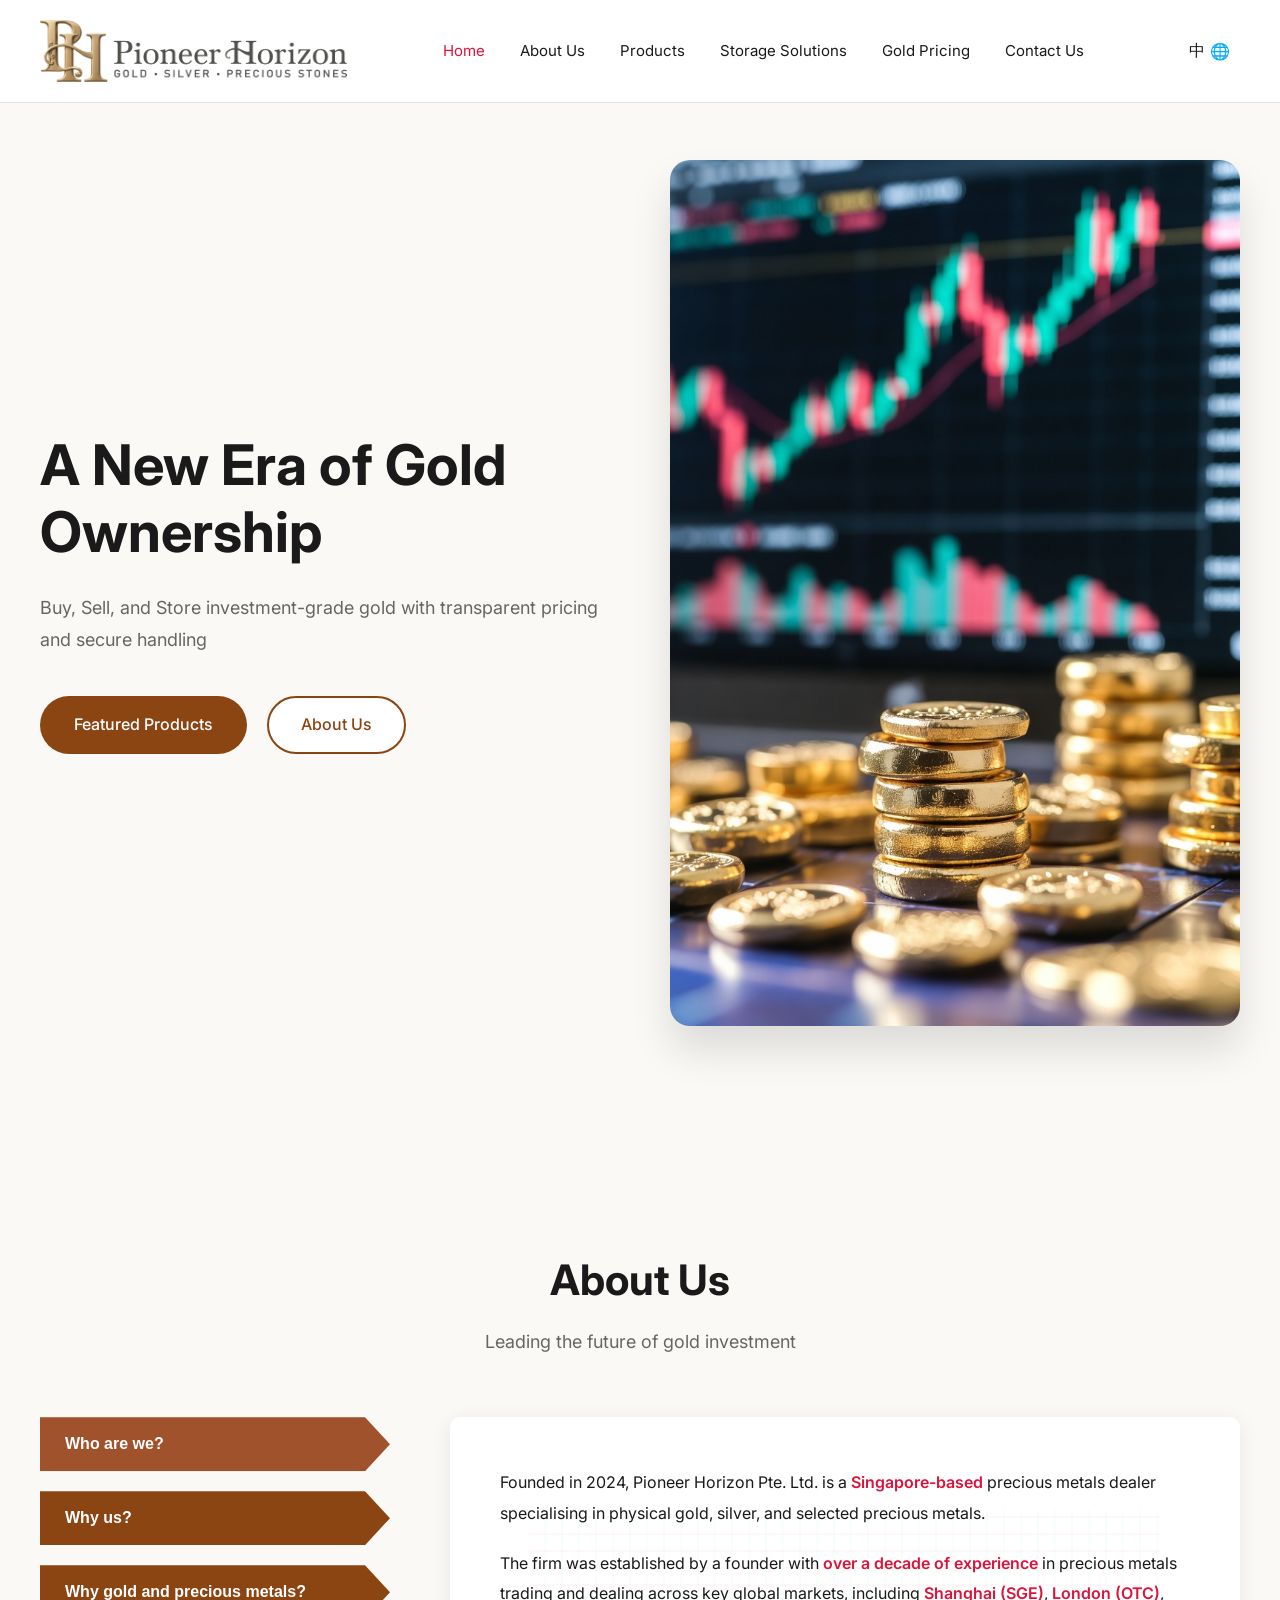
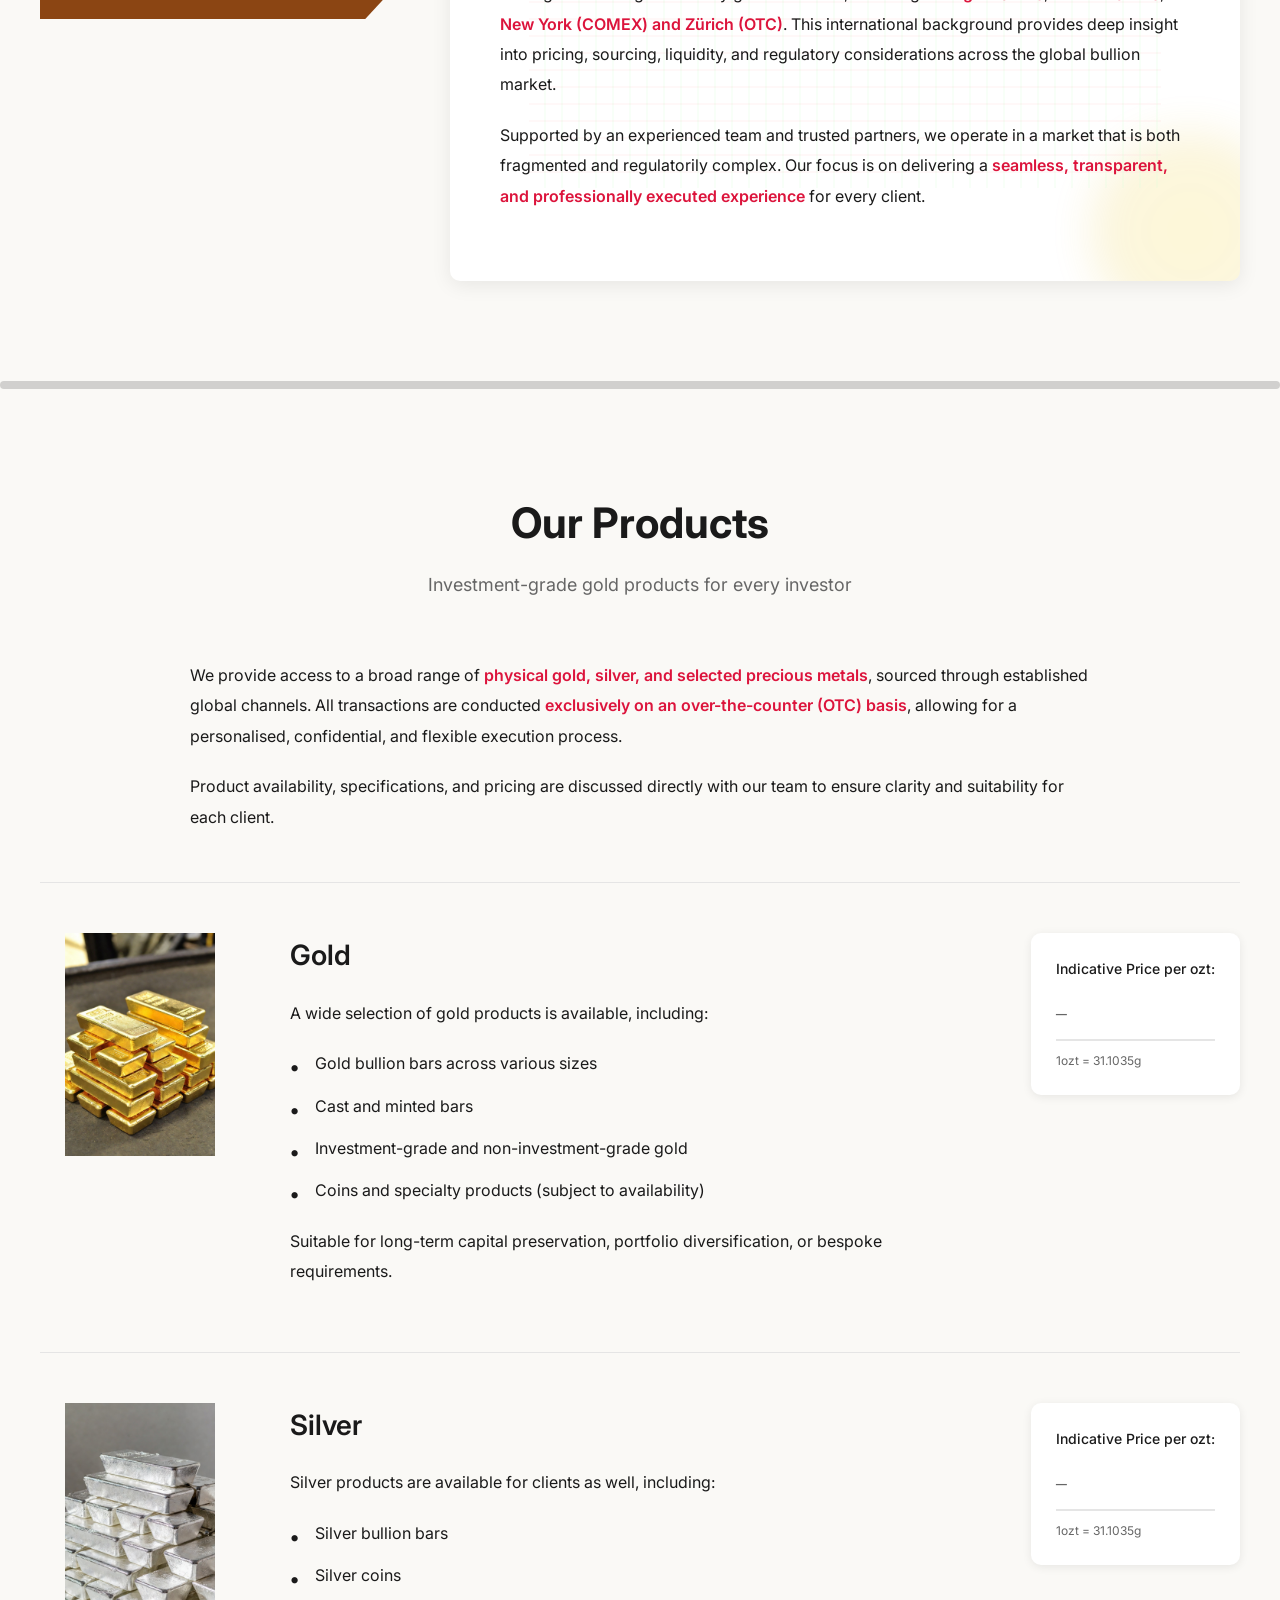
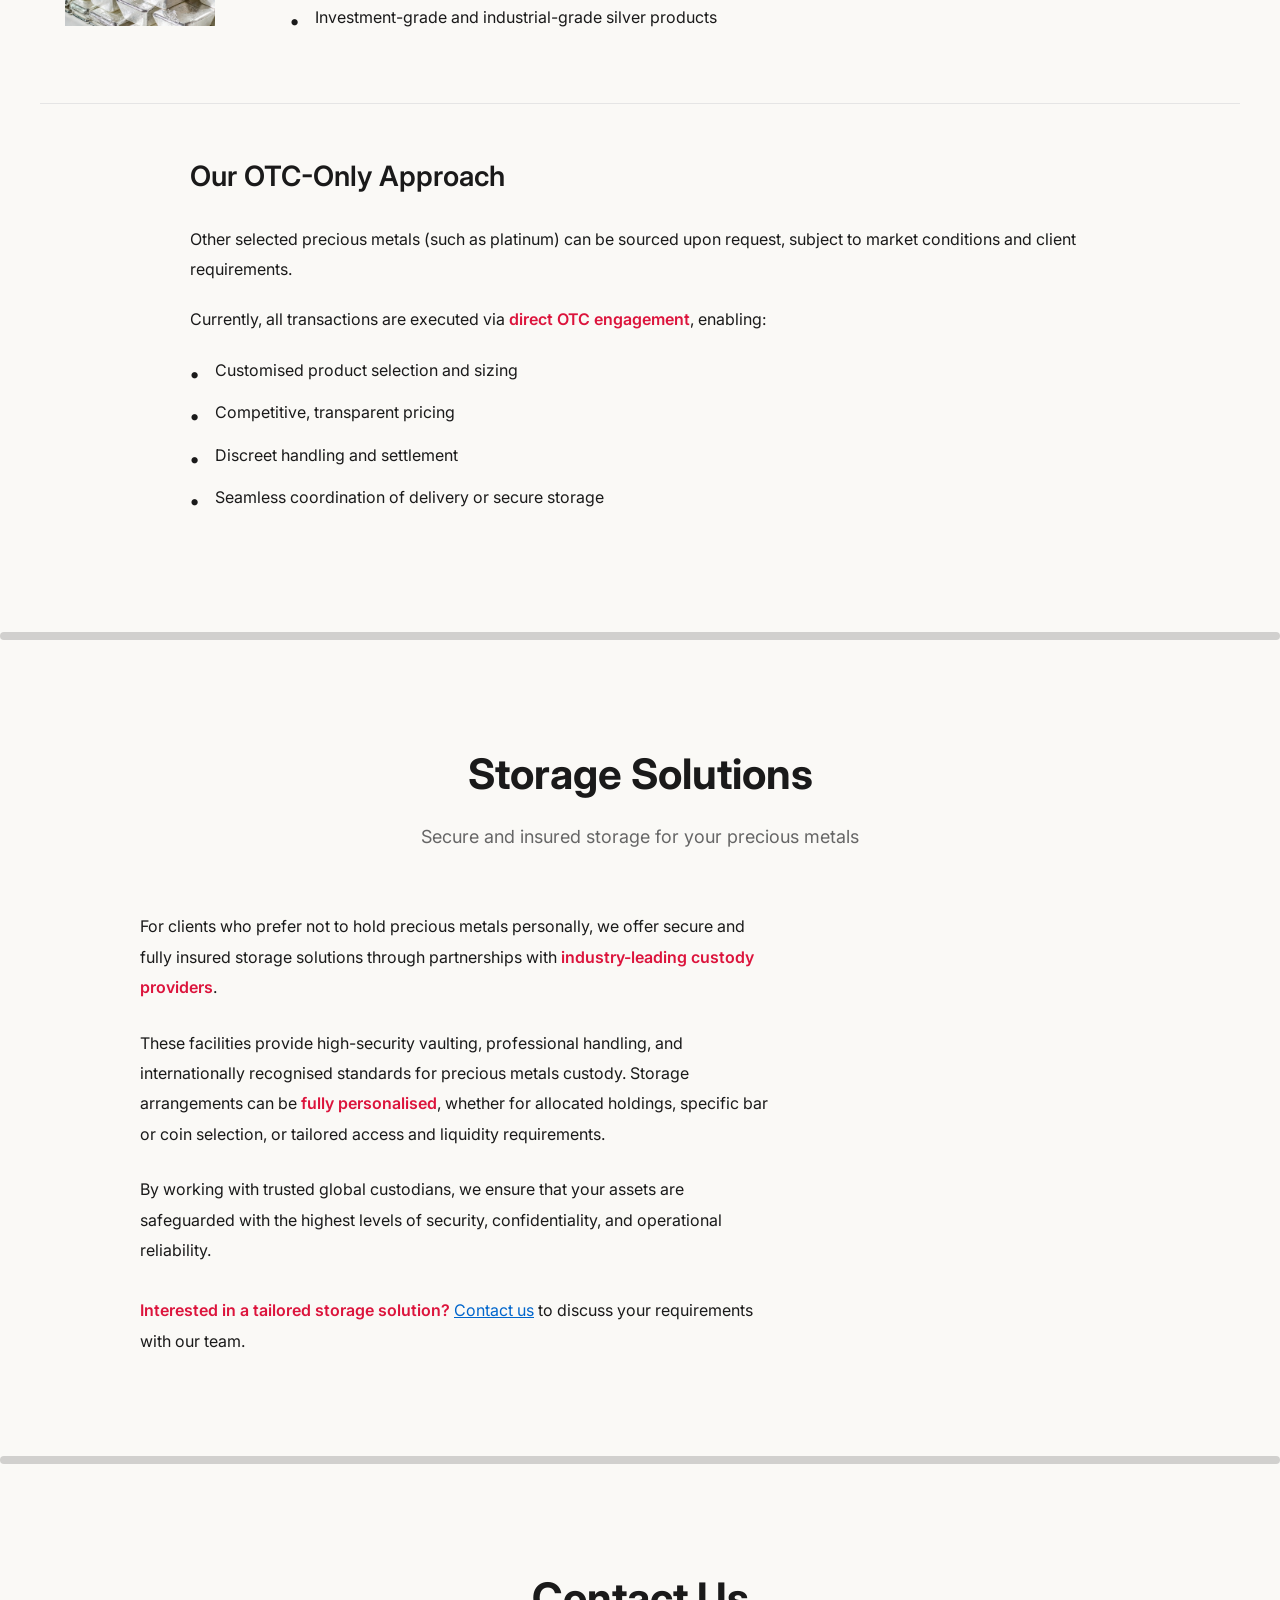
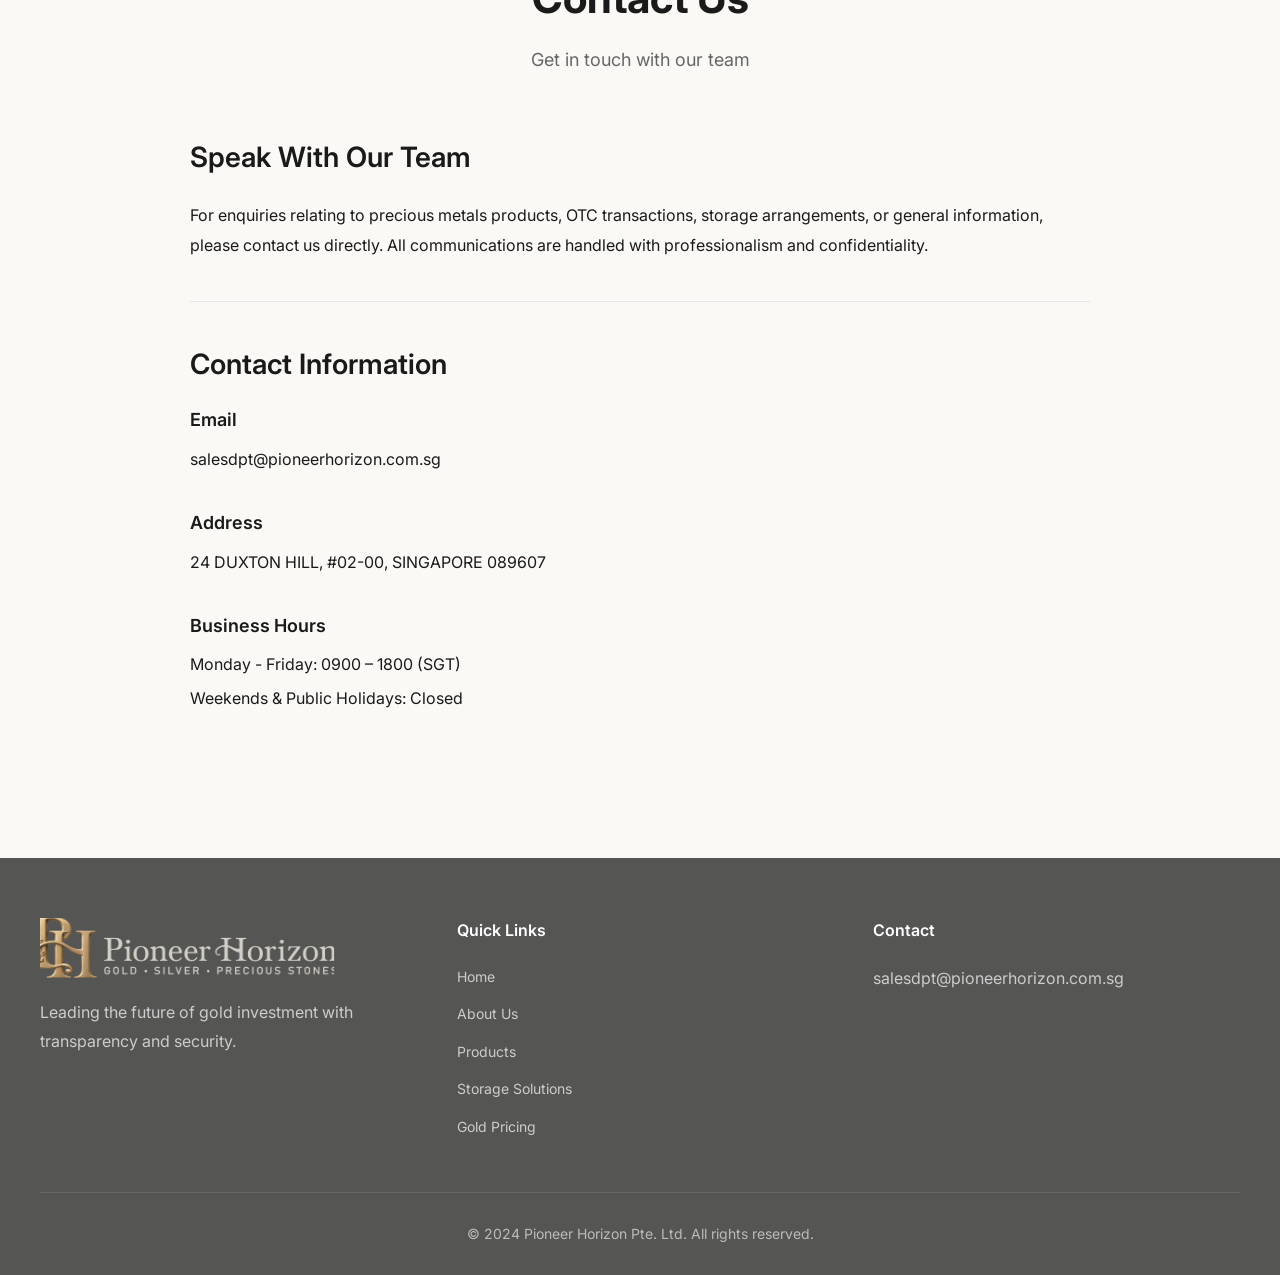
==== commit eeb0de79: "多域名多品牌方案落地：新增 _middleware/_brands 按域名改写品牌、brand.js 前端防闪烁 SDK、pioneerhorizon 品牌图、本地开发与测试工具；首页/金价页样式文案" ====
--- a/index.html
+++ b/index.html
@@ -4,6 +4,7 @@
     <meta charset="UTF-8">
     <meta name="viewport" content="width=device-width, initial-scale=1.0">
     <title>Haobao Pte. Ltd. - A New Era of Gold Ownership</title>
+    <!-- BRAND_SDK -->
     <link rel="stylesheet" href="styles.css">
     <link rel="preconnect" href="https://fonts.googleapis.com">
     <link rel="preconnect" href="https://fonts.gstatic.com" crossorigin>
@@ -15,7 +16,7 @@
         <div class="container">
             <div class="nav-wrapper">
                 <div class="logo-section">
-                    <img class="site-logo" src="logo_bai.png" alt="Haobao logo">
+                    <img class="site-logo" src="/__brand__/logo-dark.png" data-brand-logo="dark" alt="Logo">
                 </div>
                 <ul class="nav-menu" id="navMenu">
                     <li><a href="#home" class="active" data-i18n="nav.home">Home</a></li>
@@ -91,7 +92,7 @@
                         </div>
                         <div class="about-text-content" id="aboutContent">
                             <div class="content-panel active" data-content="who">
-                                <p data-i18n="about.who.text1">Founded in 2024, Haobao is a <strong data-i18n="about.who.highlight1">Singapore-based</strong> precious metals dealer specialising in physical gold, silver, and selected precious metals.</p>
+                                <p data-i18n="about.who.text1">Founded in 2024, we are a <strong data-i18n="about.who.highlight1">Singapore-based</strong> precious metals dealer specialising in physical gold, silver, and selected precious metals.</p>
                                 <p data-i18n="about.who.text2">The firm was established by a founder with <strong data-i18n="about.who.highlight2">over a decade of experience</strong> in precious metals trading and dealing across key global markets, including <strong data-i18n="about.who.highlight3">Shanghai (SGE)</strong>, <strong data-i18n="about.who.highlight4">London (OTC)</strong>, <strong data-i18n="about.who.highlight5">New York (COMEX) and Zürich (OTC)</strong>. This international background provides deep insight into pricing, sourcing, liquidity, and regulatory considerations across the global bullion market.</p>
                                 <p data-i18n="about.who.text3">Supported by an experienced team and trusted partners, we operate in a market that is both fragmented and regulatorily complex. Our focus is on delivering a <strong data-i18n="about.who.highlight6">seamless, transparent, and professionally executed experience</strong> for every client.</p>
                             </div>
@@ -243,7 +244,7 @@
                     <div class="contact-details">
                         <div class="contact-detail-item">
                             <h4 data-i18n="contact.email.title">Email</h4>
-                            <p>salesdpt@haobaoco.com</p>
+                            <p data-brand-email>salesdpt@haobaoco.com</p>
                         </div>
                         <div class="contact-detail-item">
                             <h4 data-i18n="contact.address.title">Address</h4>
@@ -266,7 +267,7 @@
             <div class="footer-content">
                 <div class="footer-section">
                     <div class="footer-logo">
-                        <img class="site-logo small" src="logo_hei.png" alt="Haobao logo">
+                        <img class="site-logo small" src="/__brand__/logo-light.png" data-brand-logo="light" alt="Logo">
                     </div>
                     <p data-i18n="footer.description">Leading the future of gold investment with transparency and security.</p>
                 </div>
@@ -282,16 +283,17 @@
                 </div>
                 <div class="footer-section">
                     <h4 data-i18n="footer.contact">Contact</h4>
-                    <p>salesdpt@haobaoco.com</p>
+                    <p data-brand-email>salesdpt@haobaoco.com</p>
                 </div>
             </div>
             <div class="footer-bottom">
-                <p data-i18n="footer.copyright">© 2024 Haobao Pte. Ltd. All rights reserved.</p>
+                <p data-i18n="footer.copyright">© 2024 All rights reserved.</p>
             </div>
         </div>
     </footer>
 
     <script src="translations.js"></script>
+    <script src="brand.js"></script>
     <script src="script.js"></script>
 </body>
 </html>
--- a/styles.css
+++ b/styles.css
@@ -63,7 +63,12 @@
 
 .site-logo {
     /* 再放大导航栏主 logo，让小字清晰可见 */
-    height: 110px;
+    /* 高度按品牌可变：各 logo 宽高比不同（Haobao 2.58:1、Pioneer Horizon 4.93:1），
+       用同一个高度会让宽 logo 把导航栏挤爆，故抽出变量按品牌覆写 */
+    height: var(--logo-h, 110px);
+    /* 宽度上限：object-fit 为 contain 时实际尺寸取 height 与 max-width 的较小值，
+       窗口过窄时 logo 等比缩小，不会把导航菜单挤出屏幕 */
+    max-width: var(--logo-cap, none);
     width: auto;
     object-fit: contain;
     display: block;
@@ -71,7 +76,7 @@
 
 .site-logo.small {
     /* 进一步放大页脚 logo，让小字清晰可见 */
-    height: 95px;
+    height: var(--logo-h-small, 95px);
     width: auto;
     display: block;
     /* 向左右多扩一点，再整体左移 2px，把右侧白线完全裁掉 */
@@ -1059,7 +1064,7 @@
     }
 
     .site-logo {
-        height: 90px;
+        height: var(--logo-h-1024, 90px);
     }
 
     .hero-wrapper {
@@ -1129,7 +1134,7 @@
     }
 
     .site-logo {
-        height: 60px;
+        height: var(--logo-h-768, 60px);
     }
     
     .nav-menu {
@@ -1218,7 +1223,7 @@
 
 @media (max-width: 480px) {
     .site-logo {
-        height: 80px;
+        height: var(--logo-h-480, 80px);
     }
     .hero-title {
         font-size: 28px;
@@ -1576,3 +1581,71 @@
     }
 }
 
+
+/* ==========================================================================
+   多品牌 / 导航拥挤修正 —— 必须放在文件末尾
+   （本文件在原「响应式设计」块里已有一个 @media (max-width: 1024px)，
+     会把 .nav-wrapper gap 设为 20px、并把 .site-logo 高度写死为 90px；
+     同优先级下后者覆盖前者，所以品牌与间距的覆写必须排在它后面。）
+   ========================================================================== */
+
+/* 中段（平板竖屏～小笔记本）导航最挤，收窄菜单间距 */
+@media (max-width: 1024px) {
+    .nav-menu {
+        gap: 22px;
+    }
+}
+
+/* 900px 以下最挤：Haobao 原本在 769–860px 就溢出（.nav-wrapper gap 20px 是主因），
+   Pioneer Horizon 的宽 logo 更明显。这里收窄内边距与各处间距，保持单行不换行 */
+@media (max-width: 900px) {
+    .container {
+        padding: 0 24px;
+    }
+    .nav-wrapper {
+        gap: 8px;
+    }
+    .nav-menu {
+        gap: 14px;
+    }
+    .logo-section {
+        gap: 8px;
+    }
+    .lang-toggle {
+        padding: 5px 4px;
+    }
+}
+
+/* Pioneer Horizon 的 logo 更宽（4.93:1），按断点限制最大宽度：
+   `object-fit: contain` 下实际渲染尺寸取 height 与 max-width 的较小值，等比缩小 */
+[data-brand="pioneerhorizon"] .site-logo {
+    --logo-h: 72px;
+    --logo-cap: 24vw;
+}
+[data-brand="pioneerhorizon"] .site-logo.small {
+    --logo-h-small: 64px;
+}
+@media (max-width: 1024px) {
+    [data-brand="pioneerhorizon"] .site-logo {
+        --logo-h-1024: 58px;
+        --logo-cap: 19vw;
+    }
+}
+@media (max-width: 900px) {
+    [data-brand="pioneerhorizon"] .site-logo {
+        --logo-h-1024: 50px;
+        --logo-cap: 18vw;
+    }
+}
+@media (max-width: 768px) {
+    [data-brand="pioneerhorizon"] .site-logo {
+        --logo-h-768: 46px;
+        --logo-cap: 34vw;
+    }
+}
+@media (max-width: 480px) {
+    [data-brand="pioneerhorizon"] .site-logo {
+        --logo-h-480: 44px;
+        --logo-cap: 52vw;
+    }
+}
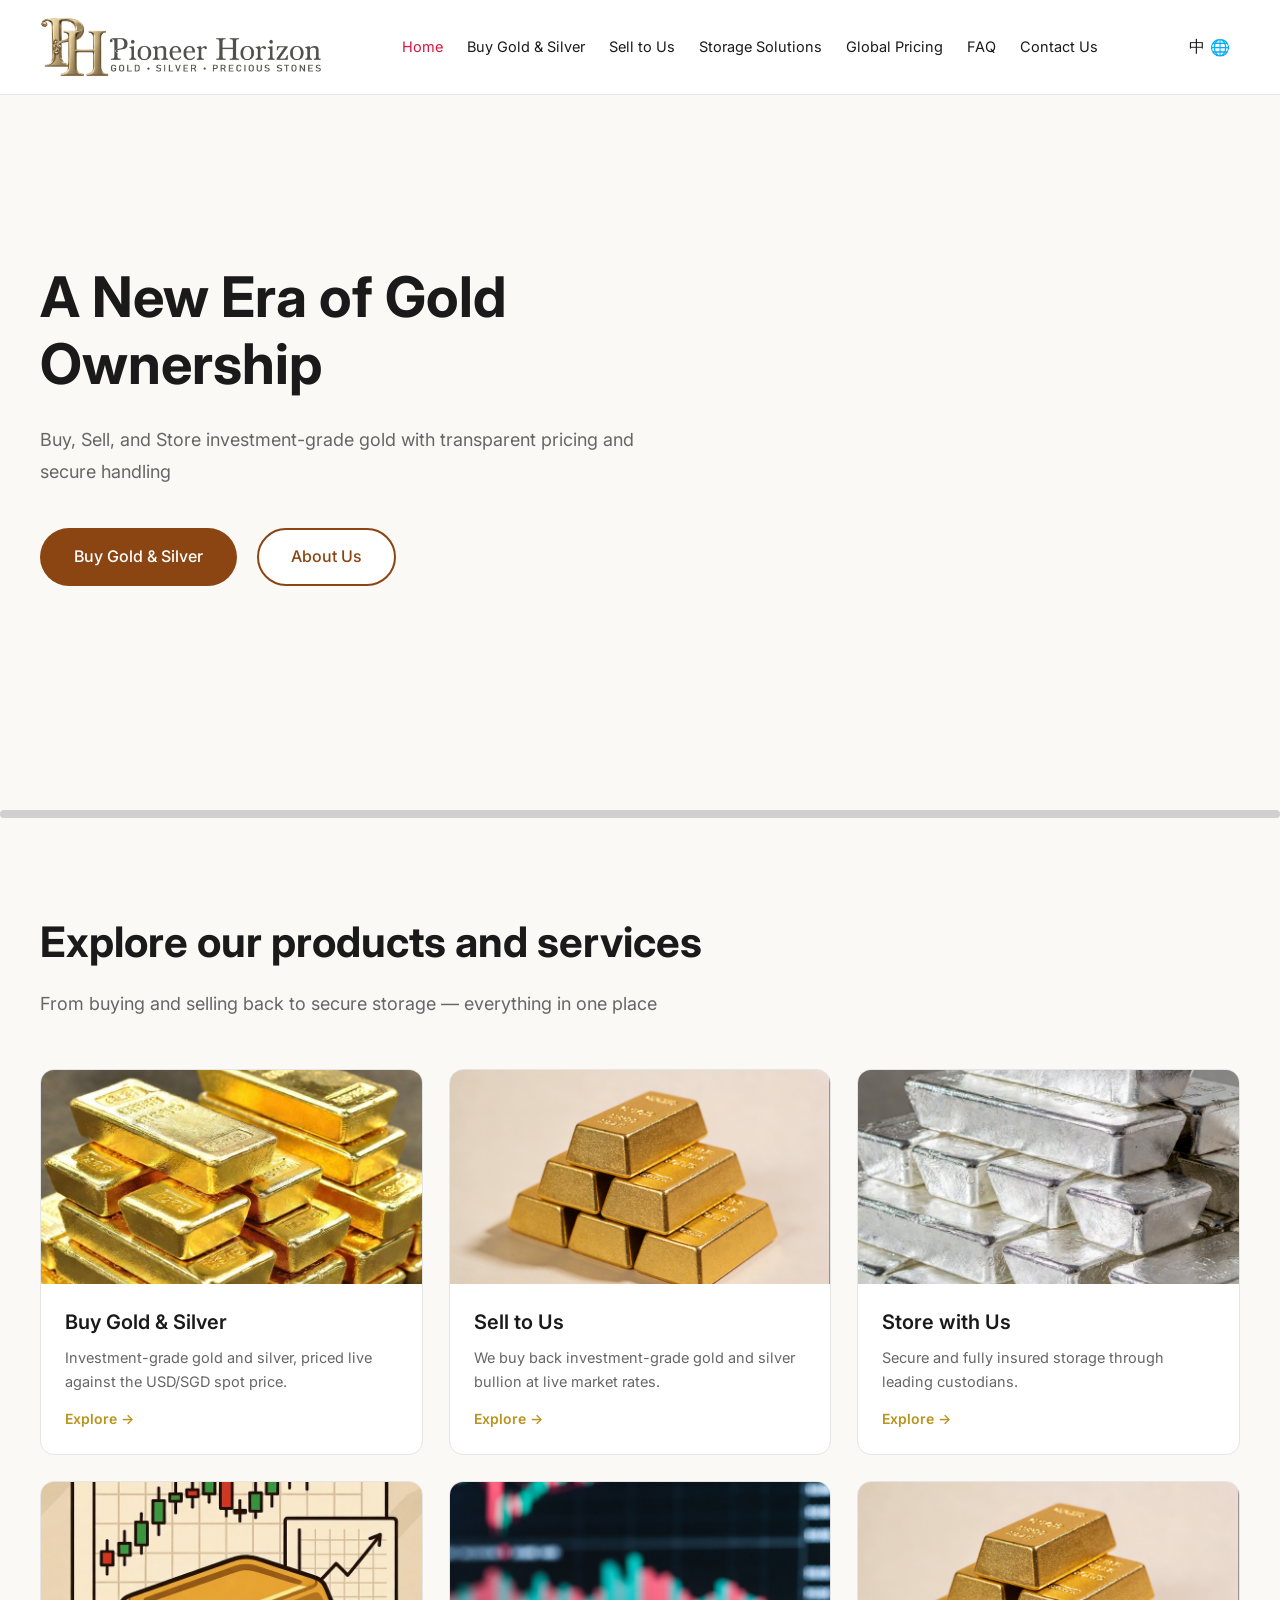
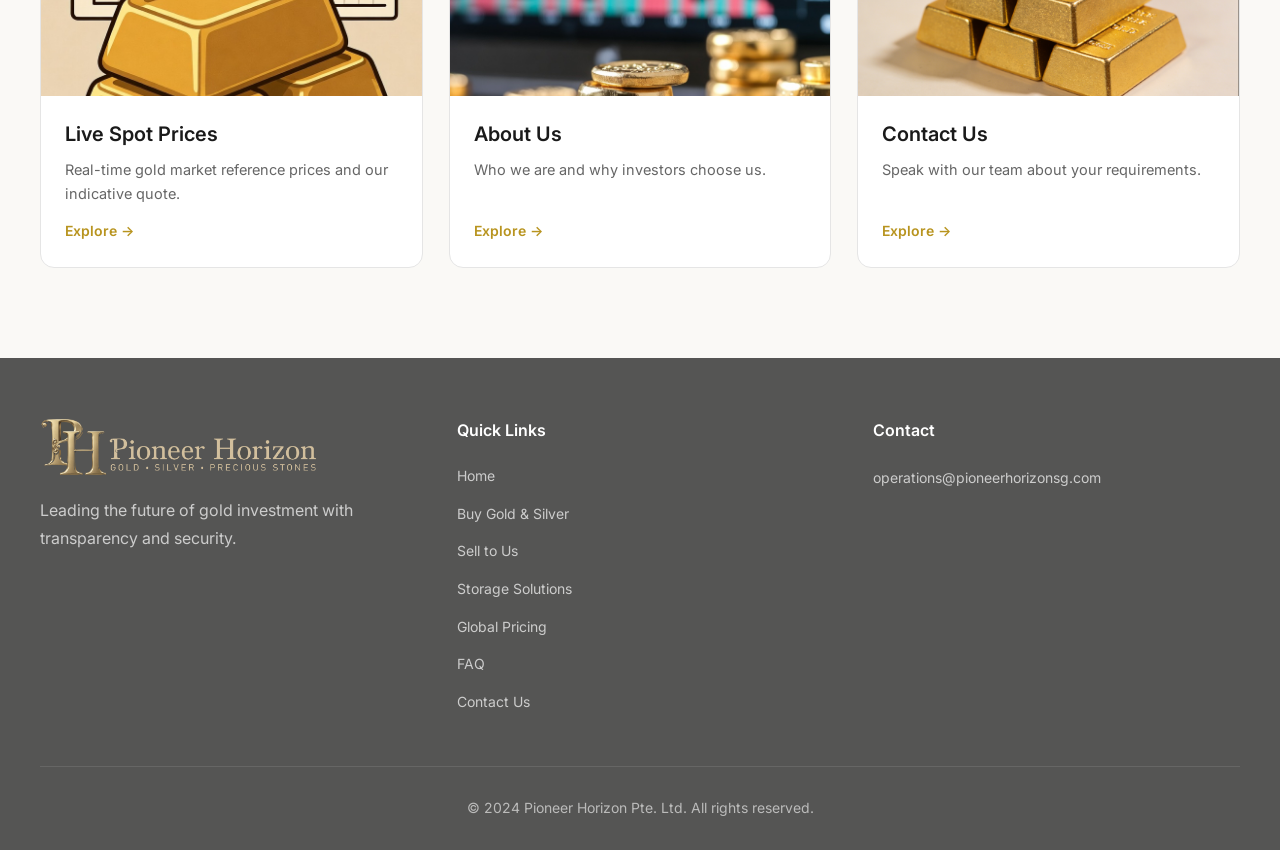
==== commit b5bd53ea: "按客户修改清单完成多页面改版：新Logo（PDF抠图透明化，导航/页脚双版本）、首页去右图+新增Explore六卡片、产品页改名Buy Gold & Silver并新增商店（左侧筛选Metal/Typ" ====
--- a/index.html
+++ b/index.html
@@ -2,10 +2,11 @@
 <html lang="en">
 <head>
     <meta charset="UTF-8">
-    <meta name="viewport" content="width=device-width, initial-scale=1.0">
+    <meta name="viewport" content="width=device-width, initial-scale=1.0, viewport-fit=cover">
     <title>Haobao Pte. Ltd. - A New Era of Gold Ownership</title>
+    <meta name="description" content="Buy, sell, and store investment-grade gold with transparent pricing and secure handling.">
     <!-- BRAND_SDK -->
-    <link rel="stylesheet" href="styles.css">
+    <link rel="stylesheet" href="styles.css?v=20261024a">
     <link rel="preconnect" href="https://fonts.googleapis.com">
     <link rel="preconnect" href="https://fonts.gstatic.com" crossorigin>
     <link href="https://fonts.googleapis.com/css2?family=Inter:wght@300;400;500;600;700&display=swap" rel="stylesheet">
@@ -16,22 +17,23 @@
         <div class="container">
             <div class="nav-wrapper">
                 <div class="logo-section">
-                    <img class="site-logo" src="/__brand__/logo-dark.png" data-brand-logo="dark" alt="Logo">
+                    <a href="index.html"><img class="site-logo" src="/__brand__/logo-dark.png" data-brand-logo="dark" alt="Logo"></a>
                 </div>
                 <ul class="nav-menu" id="navMenu">
-                    <li><a href="#home" class="active" data-i18n="nav.home">Home</a></li>
-                    <li><a href="#about" data-i18n="nav.about">About Us</a></li>
-                    <li><a href="#products" data-i18n="nav.products">Products</a></li>
-                    <li><a href="#storage" data-i18n="nav.storage">Storage Solutions</a></li>
-                    <li><a href="gold-pricing.html" data-i18n="nav.goldpricing">Gold Pricing</a></li>
-                    <li><a href="#contact" data-i18n="nav.contact">Contact Us</a></li>
+                    <li><a href="index.html" class="active" data-i18n="nav.home">Home</a></li>
+                    <li><a href="buy-gold-silver.html" data-i18n="nav.buyGoldSilver">Buy Gold &amp; Silver</a></li>
+                    <li><a href="sell-to-us.html" data-i18n="nav.sellToUs">Sell to Us</a></li>
+                    <li><a href="storage-solutions.html" data-i18n="nav.storage">Storage Solutions</a></li>
+                    <li><a href="gold-pricing.html" data-i18n="nav.goldpricing">Global Pricing</a></li>
+                    <li><a href="faq.html" data-i18n="nav.faq">FAQ</a></li>
+                    <li><a href="contact.html" data-i18n="nav.contact">Contact Us</a></li>
                 </ul>
                 <div class="nav-actions">
                     <button class="lang-toggle" id="langToggle">
                         <span class="lang-icon">中</span>
                         <span class="lang-globe">🌐</span>
                     </button>
-                    <button class="mobile-menu-toggle" id="mobileMenuToggle">
+                    <button class="mobile-menu-toggle" id="mobileMenuToggle" aria-expanded="false">
                         <span></span>
                         <span></span>
                         <span></span>
@@ -44,76 +46,13 @@
     <!-- 首页Hero区域 -->
     <section class="hero" id="home">
         <div class="container">
-            <div class="hero-wrapper">
+            <div class="hero-wrapper hero-wrapper-single">
                 <div class="hero-content">
                     <h1 class="hero-title" data-i18n="hero.title">A New Era of Gold Ownership</h1>
                     <p class="hero-subtitle" data-i18n="hero.subtitle">Buy, Sell, and Store investment-grade gold with transparent pricing and secure handling</p>
                     <div class="hero-buttons">
-                        <a href="#products" class="btn btn-primary" data-i18n="hero.cta.primary">Featured Products</a>
-                        <a href="#about" class="btn btn-secondary" data-i18n="hero.cta.secondary">About Us</a>
-                    </div>
-                </div>
-                <div class="hero-image">
-                    <div class="hero-gold-card">
-                        <img src="img/huangjin1.png" alt="Gold bars" class="hero-gold-image">
-                    </div>
-                </div>
-            </div>
-        </div>
-    </section>
-
-    <!-- 关于我们 -->
-    <section class="about" id="about">
-        <div class="container">
-            <div class="section-header">
-                <h2 class="section-title" data-i18n="about.title">About Us</h2>
-                <p class="section-subtitle" data-i18n="about.subtitle">Leading the future of gold investment</p>
-            </div>
-            <div class="about-wrapper">
-                <div class="about-left">
-                    <button class="about-btn active" data-tab="who">
-                        <span data-i18n="about.btn.who">Who are we?</span>
-                        <div class="arrow-line"></div>
-                    </button>
-                    <button class="about-btn" data-tab="why">
-                        <span data-i18n="about.btn.why">Why us?</span>
-                        <div class="arrow-line"></div>
-                    </button>
-                    <button class="about-btn" data-tab="gold">
-                        <span data-i18n="about.btn.gold">Why gold and precious metals?</span>
-                        <div class="arrow-line"></div>
-                    </button>
-                </div>
-                <div class="about-right">
-                    <div class="about-content-box">
-                        <div class="about-background">
-                            <div class="about-coins"></div>
-                            <div class="about-chart"></div>
-                        </div>
-                        <div class="about-text-content" id="aboutContent">
-                            <div class="content-panel active" data-content="who">
-                                <p data-i18n="about.who.text1">Founded in 2024, we are a <strong data-i18n="about.who.highlight1">Singapore-based</strong> precious metals dealer specialising in physical gold, silver, and selected precious metals.</p>
-                                <p data-i18n="about.who.text2">The firm was established by a founder with <strong data-i18n="about.who.highlight2">over a decade of experience</strong> in precious metals trading and dealing across key global markets, including <strong data-i18n="about.who.highlight3">Shanghai (SGE)</strong>, <strong data-i18n="about.who.highlight4">London (OTC)</strong>, <strong data-i18n="about.who.highlight5">New York (COMEX) and Zürich (OTC)</strong>. This international background provides deep insight into pricing, sourcing, liquidity, and regulatory considerations across the global bullion market.</p>
-                                <p data-i18n="about.who.text3">Supported by an experienced team and trusted partners, we operate in a market that is both fragmented and regulatorily complex. Our focus is on delivering a <strong data-i18n="about.who.highlight6">seamless, transparent, and professionally executed experience</strong> for every client.</p>
-                            </div>
-                            <div class="content-panel" data-content="why">
-                                <p data-i18n="about.why.text1">The precious metals market is global, fragmented, and often opaque. We differentiate ourselves through a <strong data-i18n="about.why.highlight1">personalised, OTC-focused approach</strong>.</p>
-                                <p data-i18n="about.why.text2">By concentrating on over-the-counter transactions, we offer greater <strong data-i18n="about.why.highlight2">flexibility, customisation, and discretion</strong> than standard retail bullion channels. Each transaction is tailored to the client's needs, whether in terms of size, product selection, settlement, or logistics.</p>
-                                <p data-i18n="about.why.text3">Our core values guide every engagement:</p>
-                                <ul class="core-values">
-                                    <li data-i18n="about.why.value1">Integrity and transparent pricing</li>
-                                    <li data-i18n="about.why.value2">Deep market expertise</li>
-                                    <li data-i18n="about.why.value3">Confidentiality and discretion</li>
-                                    <li data-i18n="about.why.value4">Reliable execution</li>
-                                    <li data-i18n="about.why.value5">A client-first mindset</li>
-                                </ul>
-                            </div>
-                            <div class="content-panel" data-content="gold">
-                                <p data-i18n="about.gold.text1">Gold and precious metals have preserved value for thousands of years across different economic systems and market cycles.</p>
-                                <p data-i18n="about.gold.text2">Gold has historically served as a <strong data-i18n="about.gold.highlight1">hedge against inflation, currency debasement, and financial uncertainty</strong>. As a physical asset, it carries no counterparty risk and is recognised and traded globally.</p>
-                                <p data-i18n="about.gold.text3">For many investors, precious metals play a strategic role in <strong data-i18n="about.gold.highlight2">portfolio diversification, capital preservation, and long-term financial resilience</strong>.</p>
-                            </div>
-                        </div>
+                        <a href="buy-gold-silver.html" class="btn btn-primary" data-i18n="hero.cta.primary">Buy Gold &amp; Silver</a>
+                        <a href="faq.html" class="btn btn-secondary" data-i18n="hero.cta.secondary">About Us</a>
                     </div>
                 </div>
             </div>
@@ -122,142 +61,64 @@
 
     <div class="section-separator" aria-hidden="true"></div>
 
-    <!-- 产品 -->
-    <section class="products" id="products">
+    <!-- 探索产品与服务 -->
+    <section class="explore" id="explore">
         <div class="container">
             <div class="section-header">
-                <h2 class="section-title" data-i18n="products.title">Our Products</h2>
-                <p class="section-subtitle" data-i18n="products.subtitle">Investment-grade gold products for every investor</p>
+                <h2 class="section-title" data-i18n="explore.title">Explore our products and services</h2>
+                <p class="section-subtitle" data-i18n="explore.subtitle">From buying and selling back to secure storage — everything in one place</p>
             </div>
-            <div class="products-intro">
-                <p data-i18n="products.intro.text1">We provide access to a broad range of <strong data-i18n="products.intro.highlight1">physical gold, silver, and selected precious metals</strong>, sourced through established global channels. All transactions are conducted <strong data-i18n="products.intro.highlight2">exclusively on an over-the-counter (OTC) basis</strong>, allowing for a personalised, confidential, and flexible execution process.</p>
-                <p data-i18n="products.intro.text2">Product availability, specifications, and pricing are discussed directly with our team to ensure clarity and suitability for each client.</p>
+            <div class="explore-grid">
+                <a class="explore-card" href="buy-gold-silver.html">
+                    <div class="explore-card-media"><img src="img/gold.png" alt="Gold bullion" loading="lazy"></div>
+                    <div class="explore-card-body">
+                        <h3 data-i18n="explore.buy.title">Buy Gold &amp; Silver</h3>
+                        <p data-i18n="explore.buy.desc">Investment-grade gold and silver, priced live against the USD/SGD spot price.</p>
+                        <span class="explore-card-link" data-i18n="explore.cta">Explore</span>
+                    </div>
+                </a>
+                <a class="explore-card" href="sell-to-us.html">
+                    <div class="explore-card-media"><img src="img/jintiao.png" alt="Sell gold bars to us" loading="lazy"></div>
+                    <div class="explore-card-body">
+                        <h3 data-i18n="explore.sell.title">Sell to Us</h3>
+                        <p data-i18n="explore.sell.desc">We buy back investment-grade gold and silver bullion at live market rates.</p>
+                        <span class="explore-card-link" data-i18n="explore.cta">Explore</span>
+                    </div>
+                </a>
+                <a class="explore-card" href="storage-solutions.html">
+                    <div class="explore-card-media"><img src="img/yinzi.png" alt="Secure storage" loading="lazy"></div>
+                    <div class="explore-card-body">
+                        <h3 data-i18n="explore.store.title">Store with Us</h3>
+                        <p data-i18n="explore.store.desc">Secure and fully insured storage through leading custodians.</p>
+                        <span class="explore-card-link" data-i18n="explore.cta">Explore</span>
+                    </div>
+                </a>
+                <a class="explore-card" href="gold-pricing.html">
+                    <div class="explore-card-media"><img src="img/aboutus.png" alt="Live gold prices" loading="lazy"></div>
+                    <div class="explore-card-body">
+                        <h3 data-i18n="explore.prices.title">Live Spot Prices</h3>
+                        <p data-i18n="explore.prices.desc">Real-time gold market reference prices and our indicative quote.</p>
+                        <span class="explore-card-link" data-i18n="explore.cta">Explore</span>
+                    </div>
+                </a>
+                <a class="explore-card" href="faq.html">
+                    <div class="explore-card-media"><img src="img/huangjin1.png" alt="About Pioneer Horizon" loading="lazy"></div>
+                    <div class="explore-card-body">
+                        <h3 data-i18n="explore.about.title">About Us</h3>
+                        <p data-i18n="explore.about.desc">Who we are and why investors choose us.</p>
+                        <span class="explore-card-link" data-i18n="explore.cta">Explore</span>
+                    </div>
+                </a>
+                <a class="explore-card" href="contact.html">
+                    <div class="explore-card-media"><img src="img/jintiao.png" alt="Contact our team" loading="lazy"></div>
+                    <div class="explore-card-body">
+                        <h3 data-i18n="explore.contact.title">Contact Us</h3>
+                        <p data-i18n="explore.contact.desc">Speak with our team about your requirements.</p>
+                        <span class="explore-card-link" data-i18n="explore.cta">Explore</span>
+                    </div>
+                </a>
             </div>
-            
-            <div class="products-divider"></div>
-            
-            <div class="products-detail">
-                <div class="product-image-section">
-                    <img src="img/gold.png" alt="Gold" class="product-metal-image">
-                </div>
-                <div class="product-description">
-                    <h3 data-i18n="products.gold.title">Gold</h3>
-                    <p data-i18n="products.gold.intro">A wide selection of gold products is available, including:</p>
-                    <ul class="product-list">
-                        <li data-i18n="products.gold.item1">Gold bullion bars across various sizes</li>
-                        <li data-i18n="products.gold.item2">Cast and minted bars</li>
-                        <li data-i18n="products.gold.item3">Investment-grade and non-investment-grade gold</li>
-                        <li data-i18n="products.gold.item4">Coins and specialty products (subject to availability)</li>
-                    </ul>
-                    <p data-i18n="products.gold.suitable">Suitable for long-term capital preservation, portfolio diversification, or bespoke requirements.</p>
-                </div>
-                <div class="product-pricing">
-                    <div class="pricing-box">
-                        <p class="pricing-label" data-i18n="products.pricing.label">Indicative Price per ozt:</p>
-                        <div class="pricing-input" id="priceXAUUSD">—</div>
-                        <p class="pricing-note" data-i18n="products.pricing.note">1ozt = 31.1035g</p>
-                    </div>
-                </div>
-            </div>
-            
-            <div class="products-divider"></div>
-            
-            <div class="products-detail">
-                <div class="product-image-section">
-                    <img src="img/yinzi.png" alt="Silver" class="product-metal-image">
-                </div>
-                <div class="product-description">
-                    <h3 data-i18n="products.silver.title">Silver</h3>
-                    <p data-i18n="products.silver.intro">Silver products are available for clients as well, including:</p>
-                    <ul class="product-list">
-                        <li data-i18n="products.silver.item1">Silver bullion bars</li>
-                        <li data-i18n="products.silver.item2">Silver coins</li>
-                        <li data-i18n="products.silver.item3">Investment-grade and industrial-grade silver products</li>
-                    </ul>
-                </div>
-                <div class="product-pricing">
-                    <div class="pricing-box">
-                        <p class="pricing-label" data-i18n="products.pricing.label">Indicative Price per ozt:</p>
-                        <div class="pricing-input" id="priceXAGUSD">—</div>
-                        <p class="pricing-note" data-i18n="products.pricing.note">1ozt = 31.1035g</p>
-                    </div>
-                </div>
-            </div>
-            
-            <div class="products-divider"></div>
-            
-            <div class="otc-approach">
-                <h3 data-i18n="products.otc.title">Our OTC-Only Approach</h3>
-                <p data-i18n="products.otc.text1">Other selected precious metals (such as platinum) can be sourced upon request, subject to market conditions and client requirements.</p>
-                <p data-i18n="products.otc.text2">Currently, all transactions are executed via <strong data-i18n="products.otc.highlight">direct OTC engagement</strong>, enabling:</p>
-                <ul class="product-list">
-                    <li data-i18n="products.otc.item1">Customised product selection and sizing</li>
-                    <li data-i18n="products.otc.item2">Competitive, transparent pricing</li>
-                    <li data-i18n="products.otc.item3">Discreet handling and settlement</li>
-                    <li data-i18n="products.otc.item4">Seamless coordination of delivery or secure storage</li>
-                </ul>
-            </div>
-        </div>
-    </section>
-
-    <div class="section-separator" aria-hidden="true"></div>
-
-    <!-- 存储解决方案 -->
-    <section class="storage" id="storage">
-        <div class="container">
-            <div class="section-header">
-                <h2 class="section-title" data-i18n="storage.title">Storage Solutions</h2>
-                <p class="section-subtitle" data-i18n="storage.subtitle">Secure and insured storage for your precious metals</p>
-            </div>
-            <div class="storage-content">
-                <div class="storage-text">
-                    <p data-i18n="storage.text1">For clients who prefer not to hold precious metals personally, we offer secure and fully insured storage solutions through partnerships with <strong data-i18n="storage.highlight1">industry-leading custody providers</strong>.</p>
-                    <p data-i18n="storage.text2">These facilities provide high-security vaulting, professional handling, and internationally recognised standards for precious metals custody. Storage arrangements can be <strong data-i18n="storage.highlight3">fully personalised</strong>, whether for allocated holdings, specific bar or coin selection, or tailored access and liquidity requirements.</p>
-                    <p data-i18n="storage.text3">By working with trusted global custodians, we ensure that your assets are safeguarded with the highest levels of security, confidentiality, and operational reliability.</p>
-                    <div class="storage-cta">
-                        <p><strong data-i18n="storage.cta.question">Interested in a tailored storage solution?</strong> <a href="#contact" data-i18n="storage.cta.link">Contact us</a> to discuss your requirements with our team.</p>
-                    </div>
-                </div>
-            </div>
-        </div>
-    </section>
-
-    <div class="section-separator" aria-hidden="true"></div>
-
-    <!-- 联系我们 -->
-    <section class="contact" id="contact">
-        <div class="container">
-            <div class="section-header">
-                <h2 class="section-title" data-i18n="contact.title">Contact Us</h2>
-                <p class="section-subtitle" data-i18n="contact.subtitle">Get in touch with our team</p>
-            </div>
-            <div class="contact-content">
-                <div class="contact-section">
-                    <h3 data-i18n="contact.speak.title">Speak With Our Team</h3>
-                    <p data-i18n="contact.speak.description">For enquiries relating to precious metals products, OTC transactions, storage arrangements, or general information, please contact us directly. All communications are handled with professionalism and confidentiality.</p>
-                </div>
-                
-                <div class="contact-divider"></div>
-                
-                <div class="contact-section">
-                    <h3 data-i18n="contact.info.title">Contact Information</h3>
-                    <div class="contact-details">
-                        <div class="contact-detail-item">
-                            <h4 data-i18n="contact.email.title">Email</h4>
-                            <p data-brand-email>salesdpt@haobaoco.com</p>
-                        </div>
-                        <div class="contact-detail-item">
-                            <h4 data-i18n="contact.address.title">Address</h4>
-                            <p data-i18n="contact.address.text">24 DUXTON HILL, #02-00, SINGAPORE 089607</p>
-                        </div>
-                        <div class="contact-detail-item">
-                            <h4 data-i18n="contact.hours.title">Business Hours</h4>
-                            <p data-i18n="contact.hours.weekdays">Monday - Friday: 0900 – 1800 (SGT)</p>
-                            <p data-i18n="contact.hours.weekends">Weekends & Public Holidays: Closed</p>
-                        </div>
-                    </div>
-                </div>
-            </div>
+            <!-- 注：以上卡片图片为占位图，客户后续提供正式图片后直接替换 img 路径即可 -->
         </div>
     </section>
 
@@ -267,23 +128,25 @@
             <div class="footer-content">
                 <div class="footer-section">
                     <div class="footer-logo">
-                        <img class="site-logo small" src="/__brand__/logo-light.png" data-brand-logo="light" alt="Logo">
+                        <a href="index.html"><img class="site-logo small" src="/__brand__/logo-light.png" data-brand-logo="light" alt="Logo"></a>
                     </div>
                     <p data-i18n="footer.description">Leading the future of gold investment with transparency and security.</p>
                 </div>
                 <div class="footer-section">
                     <h4 data-i18n="footer.quickLinks">Quick Links</h4>
                     <ul>
-                        <li><a href="#home" data-i18n="nav.home">Home</a></li>
-                        <li><a href="#about" data-i18n="nav.about">About Us</a></li>
-                        <li><a href="#products" data-i18n="nav.products">Products</a></li>
-                        <li><a href="#storage" data-i18n="nav.storage">Storage Solutions</a></li>
-                        <li><a href="gold-pricing.html" data-i18n="nav.goldpricing">Gold Pricing</a></li>
+                        <li><a href="index.html" data-i18n="nav.home">Home</a></li>
+                        <li><a href="buy-gold-silver.html" data-i18n="nav.buyGoldSilver">Buy Gold &amp; Silver</a></li>
+                        <li><a href="sell-to-us.html" data-i18n="nav.sellToUs">Sell to Us</a></li>
+                        <li><a href="storage-solutions.html" data-i18n="nav.storage">Storage Solutions</a></li>
+                        <li><a href="gold-pricing.html" data-i18n="nav.goldpricing">Global Pricing</a></li>
+                        <li><a href="faq.html" data-i18n="nav.faq">FAQ</a></li>
+                        <li><a href="contact.html" data-i18n="nav.contact">Contact Us</a></li>
                     </ul>
                 </div>
                 <div class="footer-section">
                     <h4 data-i18n="footer.contact">Contact</h4>
-                    <p data-brand-email>salesdpt@haobaoco.com</p>
+                    <p><a data-brand-email href="mailto:salesdpt@haobaoco.com">salesdpt@haobaoco.com</a></p>
                 </div>
             </div>
             <div class="footer-bottom">
@@ -292,9 +155,10 @@
         </div>
     </footer>
 
-    <script src="translations.js"></script>
-    <script src="brand.js"></script>
-    <script src="script.js"></script>
+    <div class="nav-backdrop" id="navBackdrop" aria-hidden="true"></div>
+
+    <script src="translations.js?v=20261024a"></script>
+    <script src="brand.js?v=20261024a"></script>
+    <script src="script.js?v=20261024a"></script>
 </body>
 </html>
-
--- a/styles.css
+++ b/styles.css
@@ -106,7 +106,7 @@
 .nav-menu {
     display: flex;
     list-style: none;
-    gap: 35px;
+    gap: 24px;
     align-items: center;
 }
 
@@ -114,9 +114,10 @@
     text-decoration: none;
     color: var(--text-black);
     font-weight: 400;
-    font-size: 15px;
+    font-size: 14.5px;
     transition: color 0.3s ease;
     position: relative;
+    white-space: nowrap;
 }
 
 .nav-menu a.active,
@@ -394,8 +395,8 @@
 }
 
 .section-header {
-    text-align: center;
-    margin-bottom: 60px;
+    text-align: left;
+    margin-bottom: 50px;
 }
 
 .section-title {
@@ -1266,7 +1267,7 @@
 .gp-hero {
     padding: 190px 0 70px;
     background: linear-gradient(180deg, var(--bg-white) 0%, var(--bg-beige) 100%);
-    text-align: center;
+    text-align: left;
 }
 
 .gp-eyebrow {
@@ -1290,7 +1291,7 @@
     font-size: 18px;
     color: var(--text-gray);
     max-width: 680px;
-    margin: 0 auto;
+    margin: 0;
 }
 
 /* 自有报价区 */
@@ -1300,7 +1301,7 @@
 }
 
 .gp-quotes-head {
-    text-align: center;
+    text-align: left;
     margin-bottom: 40px;
 }
 
@@ -1459,6 +1460,78 @@
     -webkit-overflow-scrolling: touch;
 }
 
+/* 手机端市场列表容器：桌面/平板隐藏（用表格），≤768px 由文件末尾断点块切换显示 */
+.gp-market-cards {
+    display: none;
+}
+
+/* 全局状态条 / 报价卡图标 / CNY 报价值 / 查看详情 —— 仅手机端显示 */
+.gp-status,
+.gp-quote-icon,
+.gp-quote-value-cny,
+.gp-market-details {
+    display: none;
+}
+
+/* 方法论卡片的嵌套结构：桌面端保持"纯链接"外观 */
+.gp-methodology-ic,
+.gp-methodology-desc,
+.gp-methodology-chev {
+    display: none;
+}
+
+/* 联系条（金价页，桌面/手机都显示） */
+.gp-contact-strip {
+    background: var(--bg-white);
+    border-top: 1px solid var(--border-light);
+    padding: 28px 0;
+}
+.gp-contact-grid {
+    display: grid;
+    grid-template-columns: 1fr 1fr 1fr;
+    gap: 20px;
+    background: var(--bg-white);
+    border: 1px solid var(--border-light);
+    border-radius: 12px;
+    padding: 20px 24px;
+    box-shadow: 0 4px 14px rgba(26, 26, 26, 0.04);
+}
+.gp-contact-item {
+    display: flex;
+    align-items: flex-start;
+    gap: 12px;
+}
+.gp-contact-item + .gp-contact-item {
+    border-left: 1px solid var(--border-light);
+    padding-left: 20px;
+}
+.gp-contact-ic {
+    font-size: 20px;
+    line-height: 1.2;
+    color: var(--gold-dark);
+}
+.gp-contact-txt {
+    display: flex;
+    flex-direction: column;
+    gap: 3px;
+    min-width: 0;
+}
+.gp-contact-txt strong {
+    font-size: 13px;
+    font-weight: 600;
+    color: var(--text-black);
+}
+.gp-contact-txt a,
+.gp-contact-txt span:not(.gp-contact-ic) {
+    font-size: 12.5px;
+    color: var(--text-gray);
+    text-decoration: none;
+    overflow-wrap: anywhere;
+}
+.gp-contact-txt a:hover {
+    color: var(--gold-dark);
+}
+
 .gp-table {
     width: 100%;
     min-width: 960px;
@@ -1589,10 +1662,13 @@
      同优先级下后者覆盖前者，所以品牌与间距的覆写必须排在它后面。）
    ========================================================================== */
 
-/* 中段（平板竖屏～小笔记本）导航最挤，收窄菜单间距 */
+/* 中段（平板竖屏～小笔记本）导航最挤，收窄菜单间距与字号（7 个菜单项） */
 @media (max-width: 1024px) {
     .nav-menu {
-        gap: 22px;
+        gap: 16px;
+    }
+    .nav-menu a {
+        font-size: 13.5px;
     }
 }
 
@@ -1606,7 +1682,10 @@
         gap: 8px;
     }
     .nav-menu {
-        gap: 14px;
+        gap: 12px;
+    }
+    .nav-menu a {
+        font-size: 13px;
     }
     .logo-section {
         gap: 8px;
@@ -1616,25 +1695,32 @@
     }
 }
 
-/* Pioneer Horizon 的 logo 更宽（4.93:1），按断点限制最大宽度：
+/* Pioneer Horizon 新 logo（4.76:1），按断点限制最大宽度：
    `object-fit: contain` 下实际渲染尺寸取 height 与 max-width 的较小值，等比缩小 */
 [data-brand="pioneerhorizon"] .site-logo {
-    --logo-h: 72px;
-    --logo-cap: 24vw;
+    --logo-h: 64px;
+    --logo-cap: 22vw;
 }
 [data-brand="pioneerhorizon"] .site-logo.small {
-    --logo-h-small: 64px;
+    --logo-h-small: 58px;
+}
+
+/* 新 logo 本身带透明边距且无旧 logo 的右侧白线，取消旧 logo 的裁切偏移 hack */
+[data-brand="pioneerhorizon"] .site-logo.small {
+    margin: 0;
+    transform: none;
+    clip-path: none;
 }
 @media (max-width: 1024px) {
     [data-brand="pioneerhorizon"] .site-logo {
-        --logo-h-1024: 58px;
-        --logo-cap: 19vw;
+        --logo-h-1024: 50px;
+        --logo-cap: 17vw;
     }
 }
 @media (max-width: 900px) {
     [data-brand="pioneerhorizon"] .site-logo {
-        --logo-h-1024: 50px;
-        --logo-cap: 18vw;
+        --logo-h-1024: 44px;
+        --logo-cap: 16vw;
     }
 }
 @media (max-width: 768px) {
@@ -1649,3 +1735,1550 @@
         --logo-cap: 52vw;
     }
 }
+
+/* ==========================================================================
+   移动端体验强化 —— 必须放在文件最末尾（覆盖前面所有同名规则）
+   解决：菜单定位写死 80px 与品牌 logo 高度不匹配、iOS 刘海屏 env() 不生效、
+        锚点被固定导航栏遮挡、触控目标过小、菜单无遮罩/无滚动锁定、
+        金价表格横向滚动难以阅读等问题
+   ========================================================================== */
+
+/* 图片全局兜底：任何图片都不会把容器撑出横向滚动条 */
+img {
+    max-width: 100%;
+}
+
+/* iOS 横屏时禁止自动放大字号；滚动锚点预留固定导航栏的高度，避免标题被遮住 */
+html {
+    -webkit-text-size-adjust: 100%;
+    text-size-adjust: 100%;
+    scroll-padding-top: 150px;
+}
+@media (max-width: 1024px) { html { scroll-padding-top: 130px; } }
+@media (max-width: 768px)  { html { scroll-padding-top: 92px; } }
+@media (max-width: 480px)  { html { scroll-padding-top: 96px; } }
+
+/* 触控反馈更克制 */
+a, button {
+    -webkit-tap-highlight-color: rgba(0, 0, 0, 0.05);
+}
+
+/* ---- 移动端菜单遮罩 ---- */
+.nav-backdrop {
+    position: fixed;
+    inset: 0;
+    background: rgba(26, 26, 26, 0.4);
+    opacity: 0;
+    visibility: hidden;
+    pointer-events: none;
+    transition: opacity 0.25s ease, visibility 0s linear 0.25s;
+    z-index: 999; /* 导航栏是 1000，遮罩压住内容但让汉堡按钮可点 */
+}
+.nav-backdrop.active {
+    opacity: 1;
+    visibility: visible;
+    pointer-events: auto;
+    transition: opacity 0.25s ease;
+}
+body.menu-open {
+    overflow: hidden;
+}
+
+/* ---- 手机断点（≤768px） ---- */
+@media (max-width: 768px) {
+    .container {
+        padding: 0 20px;
+    }
+
+    /* 导航：触控目标加大（Apple/Google 建议 ≥44px） */
+    .nav-actions {
+        gap: 6px;
+    }
+    .lang-toggle {
+        min-width: 44px;
+        min-height: 40px;
+        justify-content: center;
+        padding: 8px 10px;
+    }
+    .mobile-menu-toggle {
+        padding: 10px 8px;
+    }
+
+    /* 菜单改为锚定在导航栏下沿（top:100%），
+       不再写死 80px —— 两个品牌 logo 高度不同也能严丝合缝 */
+    .nav-menu {
+        position: absolute;
+        top: 100%;
+        left: 0;
+        right: 0;
+        width: 100%;
+        max-height: 72vh;
+        overflow-y: auto;
+        -webkit-overflow-scrolling: touch;
+        /* 基础样式的 align-items: center 是给桌面横向菜单用的；纵向菜单若继承它，
+           菜单项会缩成内容宽度居中、分隔线只剩中间一截，面板显得又宽又空。
+           改回 stretch：每行撑满整行、文字靠左，观感立刻扎实 */
+        align-items: stretch;
+        padding: 6px 20px calc(14px + env(safe-area-inset-bottom));
+        gap: 0;
+        box-shadow: 0 12px 28px rgba(0, 0, 0, 0.1);
+        opacity: 0;
+        visibility: hidden;
+        pointer-events: none;
+        transform: translateY(-10px);
+        transition: transform 0.25s ease, opacity 0.25s ease, visibility 0s linear 0.25s;
+    }
+    .nav-menu.active {
+        left: 0;
+        opacity: 1;
+        visibility: visible;
+        pointer-events: auto;
+        transform: translateY(0);
+        transition: transform 0.25s ease, opacity 0.25s ease;
+    }
+    /* 菜单项：整行可点、左对齐、分隔线拉通；行高压到 ~45px，整块面板更矮更实 */
+    .nav-menu a {
+        display: block;
+        padding: 11px 4px;
+        font-size: 15px;
+        line-height: 1.4;
+        border-bottom: 1px solid var(--border-light);
+    }
+    .nav-menu li:last-child a {
+        border-bottom: none;
+    }
+
+    /* 汉堡按钮 → X 动画 */
+    .mobile-menu-toggle.active span:nth-child(1) {
+        transform: translateY(7px) rotate(45deg);
+    }
+    .mobile-menu-toggle.active span:nth-child(2) {
+        opacity: 0;
+    }
+    .mobile-menu-toggle.active span:nth-child(3) {
+        transform: translateY(-7px) rotate(-45deg);
+    }
+
+    /* Hero：手机上不再强撑 90vh，图片不再越界 102% */
+    .hero {
+        min-height: auto;
+        padding: calc(96px + env(safe-area-inset-top)) 0 40px;
+    }
+    .hero-content {
+        max-width: none;
+    }
+    .hero-title {
+        font-size: clamp(26px, 6.8vw, 34px);
+        margin-bottom: 16px;
+    }
+    .hero-subtitle {
+        font-size: 15px;
+        margin-bottom: 28px;
+    }
+    .hero-buttons {
+        gap: 12px;
+    }
+    .btn {
+        padding: 13px 28px;
+        min-height: 44px;
+    }
+    .hero-gold-card {
+        border-radius: 14px;
+    }
+    .hero-gold-image {
+        width: 100%;
+        transform: none;
+    }
+
+    /* 区块留白收紧，标题流式缩放 */
+    section {
+        padding: 56px 0;
+    }
+    .about, .products, .storage, .contact {
+        padding: 64px 0;
+    }
+    .education {
+        padding: 80px 0;
+    }
+    .section-header {
+        margin-bottom: 36px;
+    }
+    .section-title {
+        font-size: clamp(26px, 6.5vw, 32px);
+    }
+    .section-subtitle {
+        font-size: 15px;
+    }
+
+    /* 关于我们：内容盒内边距收紧，去掉 400px 最小高度留白 */
+    .about-wrapper {
+        gap: 28px;
+    }
+    .about-btn {
+        padding: 15px 40px 15px 20px;
+        font-size: 15px;
+    }
+    .about-content-box {
+        padding: 24px 18px;
+        min-height: 0;
+    }
+    .content-panel p, .core-values li, .product-list li {
+        font-size: 15px;
+        line-height: 1.85;
+    }
+
+    /* 产品区 */
+    .products-divider {
+        margin: 32px 0;
+    }
+    .products-detail {
+        gap: 22px;
+    }
+    .product-metal-image {
+        width: 130px;
+    }
+    .product-description h3,
+    .otc-approach h3,
+    .contact-section h3 {
+        font-size: 22px;
+    }
+    .pricing-box {
+        width: 100%;
+        padding: 20px;
+    }
+
+    /* 页脚 */
+    .footer {
+        padding: 44px 0 24px;
+    }
+    .footer-content {
+        gap: 28px;
+        margin-bottom: 28px;
+    }
+
+    /* ---- 金价行情页 ---- */
+    .gp-hero {
+        padding: calc(110px + env(safe-area-inset-top)) 0 40px;
+    }
+    .gp-title {
+        font-size: clamp(26px, 7vw, 32px);
+    }
+    .gp-subtitle {
+        font-size: 15px;
+    }
+    .gp-quotes, .gp-market, .gp-disclaimer {
+        padding: 48px 0;
+    }
+    .gp-quotes-title, .gp-market-title {
+        font-size: 24px;
+    }
+    .gp-quote-card {
+        padding: 22px 18px;
+    }
+    .gp-quote-num {
+        font-size: 24px;
+    }
+    .gp-methodology-box {
+        padding: 20px 16px;
+    }
+}
+
+/* ---- 小屏手机（≤480px） ---- */
+@media (max-width: 480px) {
+    .container {
+        padding: 0 16px;
+    }
+
+    /* Haobao 默认 logo 在小屏上 80px 偏大，压到 64px（pioneerhorizon 有自己的 44px 覆写） */
+    .site-logo {
+        height: var(--logo-h-480, 64px);
+    }
+
+    .hero-buttons {
+        gap: 10px;
+    }
+    .about-btn {
+        padding: 14px 34px 14px 16px;
+        font-size: 14px;
+    }
+    .product-metal-image {
+        width: 110px;
+    }
+    /* 金价表格：窄屏进一步减小单元格内边距，配合横向滚动 */
+    .gp-table th, .gp-table td {
+        padding: 10px 10px;
+    }
+}
+
+/* ---- 金价表格：横向滚动时首列吸左，行名始终可见 ---- */
+.gp-table thead th:first-child,
+.gp-table tbody th {
+    position: sticky;
+    left: 0;
+    z-index: 1;
+}
+.gp-table thead th:first-child {
+    z-index: 2;
+}
+.gp-table tbody th {
+    box-shadow: 2px 0 0 var(--border-light);
+}
+
+/* ---- 触屏设备：关闭 hover 位移效果，避免“粘性悬停” ---- */
+@media (hover: none) {
+    .btn-primary:hover,
+    .btn-secondary:hover,
+    .about-btn:hover {
+        transform: none;
+        box-shadow: none;
+    }
+}
+
+/* ==========================================================================
+   金价行情页手机端强化 —— 按参考设计稿实现，置于文件末尾以覆盖前面对应规则
+   - Hero：深色图片背景（金条图 + 深色遮罩）、左对齐白字、衬线标题
+   - 全局状态条（最后更新 + Live）替代各卡片分散的时间徽章
+   - BUY/SELL 并排两列：圆形箭头图标、浅绿/浅金底色、USD/g + CNY/g 彩色数值
+   - 市场参考价：紧凑 4 列列表（市场 | USD/g | CNY/g | 最后更新），
+     行首彩色徽标，点行展开全部换算与来源；"查看详情"一键全展开
+   ========================================================================== */
+@media (max-width: 768px) {
+    /* ---- Hero：深色图片背景 + 左对齐 ---- */
+    .gp-hero {
+        background:
+            linear-gradient(180deg, rgba(15, 30, 48, 0.78) 0%, rgba(15, 30, 48, 0.62) 55%, rgba(15, 30, 48, 0.8) 100%),
+            url('img/jintiao.png') center / cover no-repeat;
+        padding: calc(96px + env(safe-area-inset-top)) 0 42px;
+        text-align: left;
+    }
+    .gp-eyebrow {
+        color: #E8C15A;
+        margin-bottom: 10px;
+    }
+    .gp-title {
+        color: #FFFFFF;
+        font-family: Georgia, 'Times New Roman', serif;
+        font-size: clamp(28px, 7.6vw, 36px);
+        margin-bottom: 10px;
+    }
+    .gp-subtitle {
+        color: rgba(255, 255, 255, 0.85);
+        font-size: 14.5px;
+        max-width: none;
+    }
+
+    /* ---- 全局状态条 ---- */
+    .gp-status {
+        display: flex;
+        align-items: center;
+        justify-content: space-between;
+        gap: 10px;
+        margin-bottom: 14px;
+    }
+    .gp-status-updated {
+        display: inline-flex;
+        align-items: center;
+        gap: 7px;
+        background: var(--bg-white);
+        border: 1px solid var(--border-light);
+        border-radius: 999px;
+        padding: 7px 13px;
+        font-size: 12px;
+        color: var(--text-black);
+        box-shadow: 0 2px 8px rgba(26, 26, 26, 0.05);
+        white-space: nowrap;
+        overflow: hidden;
+    }
+    .gp-status-updated .gp-live-dot {
+        width: 8px;
+        height: 8px;
+        flex-shrink: 0;
+    }
+    .gp-status-live {
+        display: inline-flex;
+        align-items: center;
+        gap: 4px;
+        background: #E3F4EA;
+        color: #1F7A44;
+        border-radius: 999px;
+        padding: 7px 13px;
+        font-size: 12.5px;
+        font-weight: 700;
+        flex-shrink: 0;
+    }
+
+    /* ---- 报价区标题隐藏，卡片并排两列 ---- */
+    .gp-quotes-head {
+        display: none;
+    }
+    .gp-quotes-grid {
+        grid-template-columns: repeat(2, minmax(0, 1fr));
+        gap: 12px;
+    }
+    .gp-quote-card {
+        border-radius: 14px;
+        padding: 16px 14px 14px;
+        display: flex;
+        flex-direction: column;
+    }
+    .gp-quote-buy {
+        background: #F1F9F3;
+        border: 1px solid #D8ECDE;
+        border-top: 4px solid #2E8B57;
+    }
+    .gp-quote-sell {
+        background: #FDF9EC;
+        border: 1px solid #F0E6C8;
+        border-top: 4px solid var(--gold-color);
+    }
+    .gp-quote-icon {
+        display: flex;
+        align-items: center;
+        justify-content: center;
+        width: 34px;
+        height: 34px;
+        border-radius: 50%;
+        color: #FFFFFF;
+        font-size: 17px;
+        font-weight: 700;
+        flex-shrink: 0;
+    }
+    .gp-quote-icon-buy {
+        background: #2E8B57;
+    }
+    .gp-quote-icon-sell {
+        background: var(--gold-color);
+    }
+    .gp-quote-header {
+        display: flex;
+        align-items: center;
+        gap: 10px;
+        margin-bottom: 10px;
+    }
+    .gp-quote-header .gp-quote-live {
+        display: none; /* Live 徽章上移到全局状态条 */
+    }
+    .gp-quote-tag {
+        font-size: 18px;
+    }
+    .gp-quote-desc {
+        font-size: 12px;
+        line-height: 1.55;
+        margin: 0 0 12px; /* 顶格左对齐，与图标对齐；窄卡内不再留大段左侧空白 */
+    }
+    .gp-quote-values {
+        grid-template-columns: repeat(2, minmax(0, 1fr));
+        gap: 8px;
+        margin-bottom: 0;
+        margin-top: auto;
+    }
+    .gp-quote-value {
+        padding: 10px 4px;
+        background: rgba(255, 255, 255, 0.75);
+        border-radius: 9px;
+        min-width: 0;
+    }
+    .gp-quote-unit {
+        font-size: 10px;
+        margin-bottom: 4px;
+    }
+    .gp-quote-num {
+        font-size: 18px;
+    }
+    .gp-quote-buy .gp-quote-num {
+        color: #1E7E46;
+    }
+    .gp-quote-sell .gp-quote-num {
+        color: var(--gold-dark);
+    }
+    .gp-quote-value-cny {
+        display: block;
+    }
+    .gp-quote-value-oz {
+        display: none; /* 盎司换算移到市场列表，报价卡聚焦 USD/g 与 CNY/g */
+    }
+    .gp-quote-updated {
+        display: none;
+    }
+
+    /* ---- 市场参考价：标题行 + 查看详情 ---- */
+    .gp-market-head {
+        display: flex;
+        align-items: flex-end;
+        justify-content: space-between;
+        gap: 12px;
+        margin-bottom: 14px;
+    }
+    .gp-market-title {
+        font-size: 22px;
+        margin-bottom: 4px;
+    }
+    .gp-market-subtitle {
+        font-size: 11px;
+        letter-spacing: 1.5px;
+    }
+    .gp-market-details {
+        display: inline-flex;
+        align-items: center;
+        gap: 3px;
+        font-size: 13px;
+        font-weight: 600;
+        color: #33475B;
+        text-decoration: none;
+        flex-shrink: 0;
+        padding-bottom: 2px;
+    }
+    .gp-market-details::after {
+        content: '›';
+        font-size: 15px;
+        line-height: 1;
+    }
+
+    /* ---- 紧凑列表：表头 + 可展开行 ---- */
+    .gp-market-cards {
+        display: block;
+        background: var(--bg-white);
+        border: 1px solid var(--border-light);
+        border-radius: 12px;
+        padding: 6px 10px;
+        box-shadow: 0 4px 14px rgba(26, 26, 26, 0.05);
+    }
+    .gp-mhead,
+    .gp-mrow {
+        display: grid;
+        /* 5 列：徽标 | 市场名 | USD/g | CNY/g | 箭头（minmax(0,1fr) 防内容撑宽）；
+           最后更新已从摘要行移除（改为底部脚注 + 展开详情） */
+        grid-template-columns: 24px minmax(0, 1fr) 48px 48px 10px;
+        gap: 6px;
+        align-items: center;
+    }
+    .gp-mhead {
+        background: #EEF2F8;
+        border-radius: 8px;
+        padding: 9px 10px;
+        margin: 6px 0 2px;
+        font-size: 11.5px;
+        font-weight: 600;
+        color: #33475B;
+    }
+    .gp-mhead span:nth-child(1) {
+        grid-column: 1 / 3; /* 表头首列横跨徽标+名称两列 */
+    }
+    .gp-mhead span:nth-child(3),
+    .gp-mhead span:nth-child(4) {
+        text-align: right;
+    }
+    .gp-mitem {
+        border-bottom: 1px solid var(--border-light);
+    }
+    .gp-mitem:last-child {
+        border-bottom: none;
+    }
+    .gp-mrow {
+        width: 100%;
+        background: none;
+        border: none;
+        cursor: pointer;
+        padding: 11px 4px;
+        text-align: left;
+        font-family: inherit;
+        -webkit-tap-highlight-color: rgba(0, 0, 0, 0.04);
+    }
+    .gp-mi {
+        display: flex;
+        align-items: center;
+        justify-content: center;
+        width: 24px;
+        height: 24px;
+        border-radius: 50%;
+        color: #FFFFFF;
+        font-size: 11.5px;
+        font-weight: 700;
+        flex-shrink: 0;
+    }
+    .gp-mi-blue { background: #4A90D9; }
+    .gp-mi-purple { background: #8B5CF6; }
+    .gp-mi-teal { background: #0D9488; }
+    .gp-mi-brown { background: #8D6E63; }
+    .gp-mname {
+        font-size: 12.5px;
+        font-weight: 500;
+        color: var(--text-black);
+        line-height: 1.35;
+        min-width: 0;
+        overflow-wrap: anywhere;
+    }
+    .gp-mval {
+        font-size: 13px;
+        font-weight: 600;
+        color: var(--red-active);
+        font-variant-numeric: tabular-nums;
+        text-align: right;
+        white-space: nowrap;
+    }
+    .gp-mchev {
+        color: #9AA7B4;
+        font-size: 15px;
+        line-height: 1;
+        text-align: right;
+        transition: transform 0.2s ease;
+    }
+    .gp-mitem.open .gp-mchev {
+        transform: rotate(90deg);
+    }
+
+    /* ---- 展开区：其余换算 + 来源 + 完整时间 ---- */
+    .gp-mdetail {
+        padding: 2px 4px 10px 36px;
+    }
+    .gp-mdetail-line {
+        display: flex;
+        align-items: baseline;
+        justify-content: space-between;
+        gap: 12px;
+        padding: 5px 0;
+        font-size: 12.5px;
+        border-top: 1px dashed var(--border-light);
+    }
+    .gp-mdetail-line span:first-child {
+        color: var(--text-gray);
+        flex-shrink: 0;
+    }
+    .gp-mdetail-line b {
+        font-weight: 600;
+        color: var(--text-black);
+        font-variant-numeric: tabular-nums;
+        text-align: right;
+        overflow-wrap: anywhere;
+    }
+    .gp-mcard-src {
+        color: #0066CC;
+        word-break: break-all;
+        font-size: 11.5px;
+        font-weight: 400;
+    }
+
+    /* ---- 说明 / 免责 / 方法论 ---- */
+    .gp-table-wrap {
+        display: none; /* 手机不再用横向滚动表格 */
+    }
+    .gp-note {
+        font-size: 11.5px;
+    }
+    .gp-disclaimer-text {
+        background: #F5F7FA;
+        border-radius: 10px;
+        padding: 14px 16px;
+        font-size: 12.5px;
+        line-height: 1.65;
+        text-align: left;
+    }
+    .gp-methodology a {
+        display: flex;
+        align-items: center;
+        gap: 12px;
+        background: var(--bg-white);
+        border: 1px solid var(--border-light);
+        border-radius: 12px;
+        padding: 14px 16px;
+        text-decoration: none;
+        box-shadow: 0 4px 14px rgba(26, 26, 26, 0.04);
+    }
+    .gp-methodology-ic {
+        display: flex;
+        align-items: center;
+        justify-content: center;
+        width: 32px;
+        height: 32px;
+        border-radius: 50%;
+        background: var(--gold-color);
+        color: #FFFFFF;
+        font-size: 15px;
+        font-weight: 700;
+        font-style: normal;
+        flex-shrink: 0;
+    }
+    .gp-methodology-txt {
+        display: flex;
+        flex-direction: column;
+        gap: 2px;
+        min-width: 0;
+        text-align: left;
+    }
+    .gp-methodology-title {
+        font-size: 14px;
+        font-weight: 700;
+        color: var(--text-black);
+    }
+    .gp-methodology-desc {
+        display: block;
+        font-size: 11.5px;
+        color: var(--text-gray);
+        line-height: 1.5;
+    }
+    .gp-methodology-chev {
+        display: block;
+        color: #9AA7B4;
+        font-size: 18px;
+        line-height: 1;
+        margin-left: auto;
+    }
+
+    /* ---- 联系条：单列 ---- */
+    .gp-contact-strip {
+        padding: 18px 0 26px;
+    }
+    .gp-contact-grid {
+        grid-template-columns: 1fr;
+        gap: 14px;
+        padding: 16px;
+    }
+    .gp-contact-item + .gp-contact-item {
+        border-left: none;
+        padding-left: 0;
+        border-top: 1px solid var(--border-light);
+        padding-top: 14px;
+    }
+}
+
+/* ---- 超窄屏（≤360px）：数值列略微收窄，防市场名被挤压 ---- */
+@media (max-width: 360px) {
+    .gp-mhead,
+    .gp-mrow {
+        grid-template-columns: 20px minmax(0, 1fr) 44px 44px 10px;
+        gap: 4px;
+    }
+}
+
+/* ==========================================================================
+   20261024 改版 —— 多页面重构新增样式（置于文件末尾以覆盖前面同名规则）
+   - 首页 Hero 去掉右侧图片（单栏）
+   - 新增 page-hero / explore / shop / sellto / faq 组件
+   - 金价表格列宽全部等宽（table-layout: fixed）
+   ========================================================================== */
+
+/* ---- 首页 Hero：无右侧图片 ---- */
+.hero-wrapper-single {
+    grid-template-columns: 1fr;
+    gap: 0;
+}
+
+/* .hero 是 flex 容器，.container 会收缩适配内容宽度并居中；
+   去掉右图后内容变窄，需让 container 撑满整行，文字保持贴左 */
+.hero .container {
+    width: 100%;
+}
+
+/* ---- 子页面通用 Hero（左侧标题 + 描述） ---- */
+.page-hero {
+    padding: 190px 0 60px;
+    background: linear-gradient(180deg, var(--bg-white) 0%, var(--bg-beige) 100%);
+}
+
+.page-hero-title {
+    font-size: 44px;
+    line-height: 1.15;
+    font-weight: 700;
+    color: var(--text-black);
+    margin: 0 0 14px;
+}
+
+.page-hero-subtitle {
+    font-size: 18px;
+    color: var(--text-gray);
+    max-width: 760px;
+    margin: 0;
+}
+
+/* ---- 首页：Explore our products and services ---- */
+.explore {
+    padding: 90px 0;
+    background: var(--bg-beige);
+}
+
+.explore-grid {
+    display: grid;
+    grid-template-columns: repeat(3, 1fr);
+    gap: 26px;
+}
+
+.explore-card {
+    background: var(--bg-white);
+    border: 1px solid var(--border-light);
+    border-radius: 14px;
+    overflow: hidden;
+    text-decoration: none;
+    display: flex;
+    flex-direction: column;
+    transition: transform 0.25s ease, box-shadow 0.25s ease;
+}
+
+.explore-card:hover {
+    transform: translateY(-4px);
+    box-shadow: 0 14px 34px rgba(26, 26, 26, 0.10);
+}
+
+.explore-card-media {
+    aspect-ratio: 16 / 9;
+    overflow: hidden;
+    background: #EFEAE2;
+}
+
+.explore-card-media img {
+    width: 100%;
+    height: 100%;
+    object-fit: cover;
+    display: block;
+    transition: transform 0.35s ease;
+}
+
+.explore-card:hover .explore-card-media img {
+    transform: scale(1.04);
+}
+
+.explore-card-body {
+    padding: 22px 24px 24px;
+    display: flex;
+    flex-direction: column;
+    gap: 8px;
+    flex: 1;
+}
+
+.explore-card-body h3 {
+    font-size: 20px;
+    color: var(--text-black);
+    margin: 0;
+    font-weight: 600;
+}
+
+.explore-card-body p {
+    font-size: 14.5px;
+    line-height: 1.65;
+    color: var(--text-gray);
+    margin: 0;
+    flex: 1;
+}
+
+.explore-card-link {
+    font-size: 14px;
+    font-weight: 600;
+    color: var(--gold-dark);
+    margin-top: 6px;
+}
+
+.explore-card-link::after {
+    content: " →";
+}
+
+.explore-card:hover .explore-card-link {
+    color: var(--brown-color);
+}
+
+/* ---- Buy Gold & Silver：产品商店 ---- */
+.shop {
+    padding: 50px 0 90px;
+    background: var(--bg-beige);
+}
+
+.shop-toolbar {
+    display: flex;
+    justify-content: space-between;
+    align-items: center;
+    gap: 16px;
+    flex-wrap: wrap;
+    margin-bottom: 24px;
+}
+
+.shop-search {
+    position: relative;
+    flex: 1 1 260px;
+    max-width: 340px;
+}
+
+.shop-search-ic {
+    position: absolute;
+    left: 12px;
+    top: 50%;
+    transform: translateY(-50%);
+    font-size: 13px;
+    opacity: 0.55;
+}
+
+.shop-search input {
+    width: 100%;
+    padding: 11px 14px 11px 36px;
+    border: 1px solid var(--border-light);
+    border-radius: 10px;
+    font-size: 14px;
+    background: var(--bg-white);
+    font-family: inherit;
+    color: var(--text-black);
+}
+
+.shop-search input:focus {
+    outline: none;
+    border-color: var(--gold-dark);
+}
+
+.shop-toolbar-right {
+    display: flex;
+    align-items: center;
+    gap: 14px;
+    flex-wrap: wrap;
+}
+
+.shop-count {
+    font-size: 13.5px;
+    color: var(--text-gray);
+    white-space: nowrap;
+}
+
+.shop-sort {
+    display: flex;
+    align-items: center;
+    gap: 8px;
+    font-size: 13.5px;
+    color: var(--text-gray);
+}
+
+.shop-sort select {
+    padding: 9px 12px;
+    border: 1px solid var(--border-light);
+    border-radius: 10px;
+    background: var(--bg-white);
+    font-size: 14px;
+    font-family: inherit;
+    color: var(--text-black);
+    cursor: pointer;
+}
+
+.shop-view {
+    display: flex;
+    border: 1px solid var(--border-light);
+    border-radius: 10px;
+    overflow: hidden;
+    background: var(--bg-white);
+}
+
+.shop-view button {
+    border: none;
+    background: none;
+    padding: 9px 13px;
+    cursor: pointer;
+    font-size: 15px;
+    line-height: 1;
+    color: var(--text-gray);
+}
+
+.shop-view button.active {
+    background: var(--text-black);
+    color: var(--bg-white);
+}
+
+.shop-layout {
+    display: grid;
+    grid-template-columns: 250px 1fr;
+    gap: 30px;
+    align-items: start;
+}
+
+.shop-filters {
+    background: var(--bg-white);
+    border: 1px solid var(--border-light);
+    border-radius: 14px;
+    padding: 20px;
+    position: sticky;
+    top: 140px;
+}
+
+.shop-filters-toggle {
+    display: none;
+}
+
+.shop-filters-head {
+    display: flex;
+    justify-content: space-between;
+    align-items: center;
+    margin-bottom: 6px;
+}
+
+.shop-filters-head h3 {
+    font-size: 17px;
+    margin: 0;
+    font-weight: 600;
+    color: var(--text-black);
+}
+
+.shop-clear {
+    border: none;
+    background: none;
+    color: var(--gold-dark);
+    font-size: 12.5px;
+    cursor: pointer;
+    padding: 4px;
+    font-family: inherit;
+}
+
+.shop-clear:hover {
+    text-decoration: underline;
+}
+
+.shop-filter-group {
+    padding: 14px 0;
+    border-top: 1px solid var(--border-light);
+}
+
+.shop-filter-group h4 {
+    font-size: 12px;
+    letter-spacing: 1.2px;
+    text-transform: uppercase;
+    color: var(--text-gray);
+    margin: 0 0 10px;
+    font-weight: 600;
+}
+
+.chip-group {
+    display: flex;
+    flex-wrap: wrap;
+    gap: 8px;
+}
+
+.chip {
+    border: 1px solid var(--border-light);
+    background: var(--bg-white);
+    border-radius: 999px;
+    padding: 7px 16px;
+    font-size: 13.5px;
+    cursor: pointer;
+    font-family: inherit;
+    color: var(--text-black);
+    transition: background 0.15s ease, color 0.15s ease, border-color 0.15s ease;
+}
+
+.chip:hover {
+    border-color: var(--gold-dark);
+}
+
+.chip.active {
+    background: var(--text-black);
+    color: var(--bg-white);
+    border-color: var(--text-black);
+}
+
+.shop-filter-group select {
+    width: 100%;
+    padding: 9px 12px;
+    border: 1px solid var(--border-light);
+    border-radius: 10px;
+    font-size: 13.5px;
+    background: var(--bg-white);
+    font-family: inherit;
+    color: var(--text-black);
+}
+
+.weight-unit {
+    display: inline-flex;
+    border: 1px solid var(--border-light);
+    border-radius: 8px;
+    overflow: hidden;
+    margin-bottom: 10px;
+}
+
+.weight-unit button {
+    border: none;
+    background: none;
+    padding: 5px 12px;
+    font-size: 12.5px;
+    cursor: pointer;
+    color: var(--text-gray);
+    font-family: inherit;
+}
+
+.weight-unit button.active {
+    background: var(--text-black);
+    color: var(--bg-white);
+}
+
+.weight-range {
+    display: flex;
+    align-items: center;
+    gap: 8px;
+}
+
+.weight-range input {
+    width: 100%;
+    min-width: 0;
+    padding: 8px 10px;
+    border: 1px solid var(--border-light);
+    border-radius: 8px;
+    font-size: 13.5px;
+    font-family: inherit;
+    color: var(--text-black);
+}
+
+.weight-sep {
+    color: var(--text-gray);
+}
+
+.shop-spot {
+    display: flex;
+    align-items: center;
+    gap: 8px;
+    background: var(--bg-white);
+    border: 1px solid var(--border-light);
+    border-radius: 10px;
+    padding: 10px 14px;
+    font-size: 13.5px;
+    color: var(--text-gray);
+    margin-bottom: 18px;
+    flex-wrap: wrap;
+}
+
+/* display:flex 会覆盖 hidden 属性的 UA 样式，需显式还原 */
+.shop-spot[hidden] {
+    display: none;
+}
+
+.shop-spot #shopSpotValues {
+    color: var(--text-black);
+    font-weight: 500;
+    font-variant-numeric: tabular-nums;
+}
+
+.shop-spot-error {
+    color: #A0522D;
+}
+
+.shop-grid {
+    display: grid;
+    grid-template-columns: repeat(3, 1fr);
+    gap: 20px;
+}
+
+.shop-grid[data-view="list"] {
+    grid-template-columns: 1fr;
+}
+
+.product-card {
+    background: var(--bg-white);
+    border: 1px solid var(--border-light);
+    border-radius: 14px;
+    overflow: hidden;
+    display: flex;
+    flex-direction: column;
+    transition: transform 0.2s ease, box-shadow 0.2s ease;
+    position: relative;
+}
+
+.product-card:hover {
+    transform: translateY(-3px);
+    box-shadow: 0 12px 28px rgba(26, 26, 26, 0.08);
+}
+
+.product-card-media {
+    position: relative;
+    aspect-ratio: 1 / 1;
+    overflow: hidden;
+    background: #F1EDE6;
+}
+
+.product-card-media img {
+    width: 100%;
+    height: 100%;
+    object-fit: cover;
+    display: block;
+}
+
+.product-badge {
+    position: absolute;
+    top: 10px;
+    left: 10px;
+    font-size: 11px;
+    font-weight: 700;
+    letter-spacing: 0.4px;
+    padding: 4px 10px;
+    border-radius: 999px;
+    text-transform: uppercase;
+    color: var(--bg-white);
+}
+
+.badge-featured { background: var(--gold-color); }
+.badge-bestseller { background: var(--text-black); }
+.badge-sale { background: var(--red-active); }
+
+.product-card-body {
+    padding: 14px 16px 16px;
+    display: flex;
+    flex-direction: column;
+    gap: 6px;
+    flex: 1;
+}
+
+.product-card-meta {
+    font-size: 11px;
+    letter-spacing: 1px;
+    text-transform: uppercase;
+    color: var(--text-gray);
+}
+
+.product-card-name {
+    font-size: 15px;
+    font-weight: 600;
+    color: var(--text-black);
+    margin: 0;
+    line-height: 1.4;
+}
+
+.product-card-weight {
+    font-size: 12.5px;
+    color: var(--text-gray);
+    font-variant-numeric: tabular-nums;
+}
+
+.product-card-pricing {
+    display: flex;
+    align-items: baseline;
+    gap: 10px;
+    flex-wrap: wrap;
+    margin-top: auto;
+    padding-top: 6px;
+}
+
+.product-card-price {
+    font-size: 19px;
+    font-weight: 700;
+    color: var(--text-black);
+    font-variant-numeric: tabular-nums;
+}
+
+.product-card-price s {
+    font-size: 14px;
+    color: var(--text-gray);
+    font-weight: 500;
+    margin-right: 6px;
+}
+
+.product-card.is-sale .product-card-price {
+    color: var(--red-active);
+}
+
+.product-card-unit {
+    font-size: 12.5px;
+    color: var(--text-gray);
+    font-variant-numeric: tabular-nums;
+}
+
+.product-card-premium {
+    font-size: 12px;
+    color: var(--gold-dark);
+    font-weight: 500;
+}
+
+.shop-grid[data-view="list"] .product-card {
+    flex-direction: row;
+}
+
+.shop-grid[data-view="list"] .product-card-media {
+    width: 170px;
+    min-height: 150px;
+    aspect-ratio: auto;
+    flex-shrink: 0;
+}
+
+.shop-grid[data-view="list"] .product-card-body {
+    padding: 18px 22px;
+}
+
+.shop-empty {
+    padding: 60px 20px;
+    text-align: center;
+    color: var(--text-gray);
+    font-size: 15px;
+}
+
+.shop-notes {
+    margin-top: 28px;
+    font-size: 13px;
+    color: var(--text-gray);
+    line-height: 1.7;
+}
+
+.shop-notes a {
+    color: var(--gold-dark);
+    font-weight: 600;
+}
+
+/* ---- Sell to Us ---- */
+.sellto {
+    padding: 70px 0 90px;
+    background: var(--bg-beige);
+}
+
+.sellto-intro {
+    max-width: 860px;
+    margin-bottom: 40px;
+    display: flex;
+    flex-direction: column;
+    gap: 12px;
+}
+
+.sellto-text {
+    font-size: 17px;
+    line-height: 1.8;
+    color: var(--text-black);
+    margin: 0;
+}
+
+.sellto-text a {
+    color: var(--gold-dark);
+    font-weight: 600;
+    text-decoration: underline;
+    text-underline-offset: 3px;
+}
+
+.sellto-text a:hover {
+    color: var(--brown-color);
+}
+
+.sellto-columns {
+    display: grid;
+    grid-template-columns: repeat(3, 1fr);
+    gap: 24px;
+    align-items: stretch;
+}
+
+.sellto-card {
+    background: var(--bg-white);
+    border: 1px solid var(--border-light);
+    border-radius: 14px;
+    padding: 26px;
+    display: flex;
+    flex-direction: column;
+    gap: 14px;
+    text-decoration: none;
+}
+
+.sellto-card h3 {
+    margin: 0;
+    font-size: 19px;
+    color: var(--text-black);
+    font-weight: 600;
+}
+
+.sellto-card p {
+    margin: 0;
+    font-size: 14.5px;
+    color: var(--text-gray);
+    line-height: 1.7;
+    flex: 1;
+}
+
+.sellto-card .product-list {
+    margin: 0;
+    padding-left: 0;
+    list-style: none;
+}
+
+.sellto-cta {
+    transition: transform 0.2s ease, box-shadow 0.2s ease;
+}
+
+.sellto-cta:hover {
+    transform: translateY(-3px);
+    box-shadow: 0 12px 28px rgba(26, 26, 26, 0.08);
+}
+
+.sellto-cta .btn {
+    align-self: flex-start;
+    text-decoration: none;
+}
+
+/* ---- FAQ ---- */
+.faq-hero {
+    background: var(--text-black);
+    padding: 190px 0 64px;
+}
+
+.faq-hero-title {
+    color: var(--bg-white);
+    font-size: 42px;
+    margin: 0 0 12px;
+    font-weight: 700;
+    line-height: 1.2;
+}
+
+.faq-hero-subtitle {
+    color: rgba(255, 255, 255, 0.72);
+    font-size: 17px;
+    margin: 0;
+}
+
+.faq {
+    padding: 70px 0 90px;
+    background: var(--bg-beige);
+}
+
+.faq-group {
+    max-width: 880px;
+}
+
+.faq-group-head {
+    margin-bottom: 18px;
+}
+
+.faq-group-title {
+    font-size: 28px;
+    margin: 0 0 6px;
+    color: var(--text-black);
+    font-weight: 700;
+}
+
+.faq-group-desc {
+    margin: 0;
+    color: var(--text-gray);
+    font-size: 15px;
+}
+
+.faq-item {
+    background: var(--bg-white);
+    border: 1px solid var(--border-light);
+    border-radius: 12px;
+    margin-bottom: 12px;
+    overflow: hidden;
+}
+
+.faq-question {
+    width: 100%;
+    display: flex;
+    justify-content: space-between;
+    align-items: center;
+    gap: 16px;
+    padding: 18px 22px;
+    background: none;
+    border: none;
+    cursor: pointer;
+    font-family: inherit;
+    font-size: 16px;
+    font-weight: 600;
+    color: var(--text-black);
+    text-align: left;
+}
+
+.faq-question:hover {
+    color: var(--gold-dark);
+}
+
+.faq-chevron {
+    transition: transform 0.2s ease;
+    color: var(--text-gray);
+    font-size: 18px;
+    line-height: 1;
+    flex-shrink: 0;
+}
+
+.faq-item.open .faq-chevron {
+    transform: rotate(180deg);
+}
+
+.faq-answer {
+    padding: 0 22px 20px;
+    color: var(--text-gray);
+    font-size: 15px;
+    line-height: 1.8;
+}
+
+.faq-answer p {
+    margin: 0 0 12px;
+}
+
+.faq-answer p:last-child {
+    margin-bottom: 0;
+}
+
+.faq-answer strong {
+    color: var(--text-black);
+}
+
+/* ---- 金价表格：所有列等宽 ---- */
+.gp-table {
+    table-layout: fixed;
+}
+
+.gp-table th,
+.gp-table td {
+    white-space: normal;
+    overflow-wrap: break-word;
+}
+
+/* ---- 响应式 ---- */
+@media (max-width: 1024px) {
+    .explore-grid {
+        grid-template-columns: repeat(2, 1fr);
+    }
+    .shop-grid {
+        grid-template-columns: repeat(2, 1fr);
+    }
+}
+
+@media (max-width: 900px) {
+    .page-hero {
+        padding: 130px 0 44px;
+    }
+    .page-hero-title {
+        font-size: 34px;
+    }
+    .faq-hero {
+        padding: 130px 0 48px;
+    }
+    .faq-hero-title {
+        font-size: 32px;
+    }
+    .hero-wrapper-single .hero-title {
+        font-size: clamp(34px, 6.5vw, 46px);
+    }
+    .sellto-columns {
+        grid-template-columns: 1fr;
+    }
+    /* 移动端筛选面板：默认收起，点按钮展开 */
+    .shop-layout {
+        grid-template-columns: 1fr;
+        gap: 0;
+    }
+    .shop-filters-toggle {
+        display: block;
+        width: 100%;
+        padding: 11px 14px;
+        border: 1px dashed var(--border-light);
+        border-radius: 10px;
+        background: var(--bg-white);
+        font-size: 14px;
+        font-family: inherit;
+        color: var(--text-black);
+        margin-bottom: 16px;
+        cursor: pointer;
+        text-align: left;
+    }
+    .shop-filters {
+        display: none;
+        position: static;
+        margin-bottom: 20px;
+    }
+    .shop-filters.open {
+        display: block;
+    }
+}
+
+@media (max-width: 600px) {
+    .explore-grid,
+    .shop-grid {
+        grid-template-columns: 1fr;
+    }
+    .shop-grid[data-view="list"] .product-card {
+        flex-direction: column;
+    }
+    .shop-grid[data-view="list"] .product-card-media {
+        width: 100%;
+        aspect-ratio: 16 / 9;
+        min-height: 0;
+    }
+}
